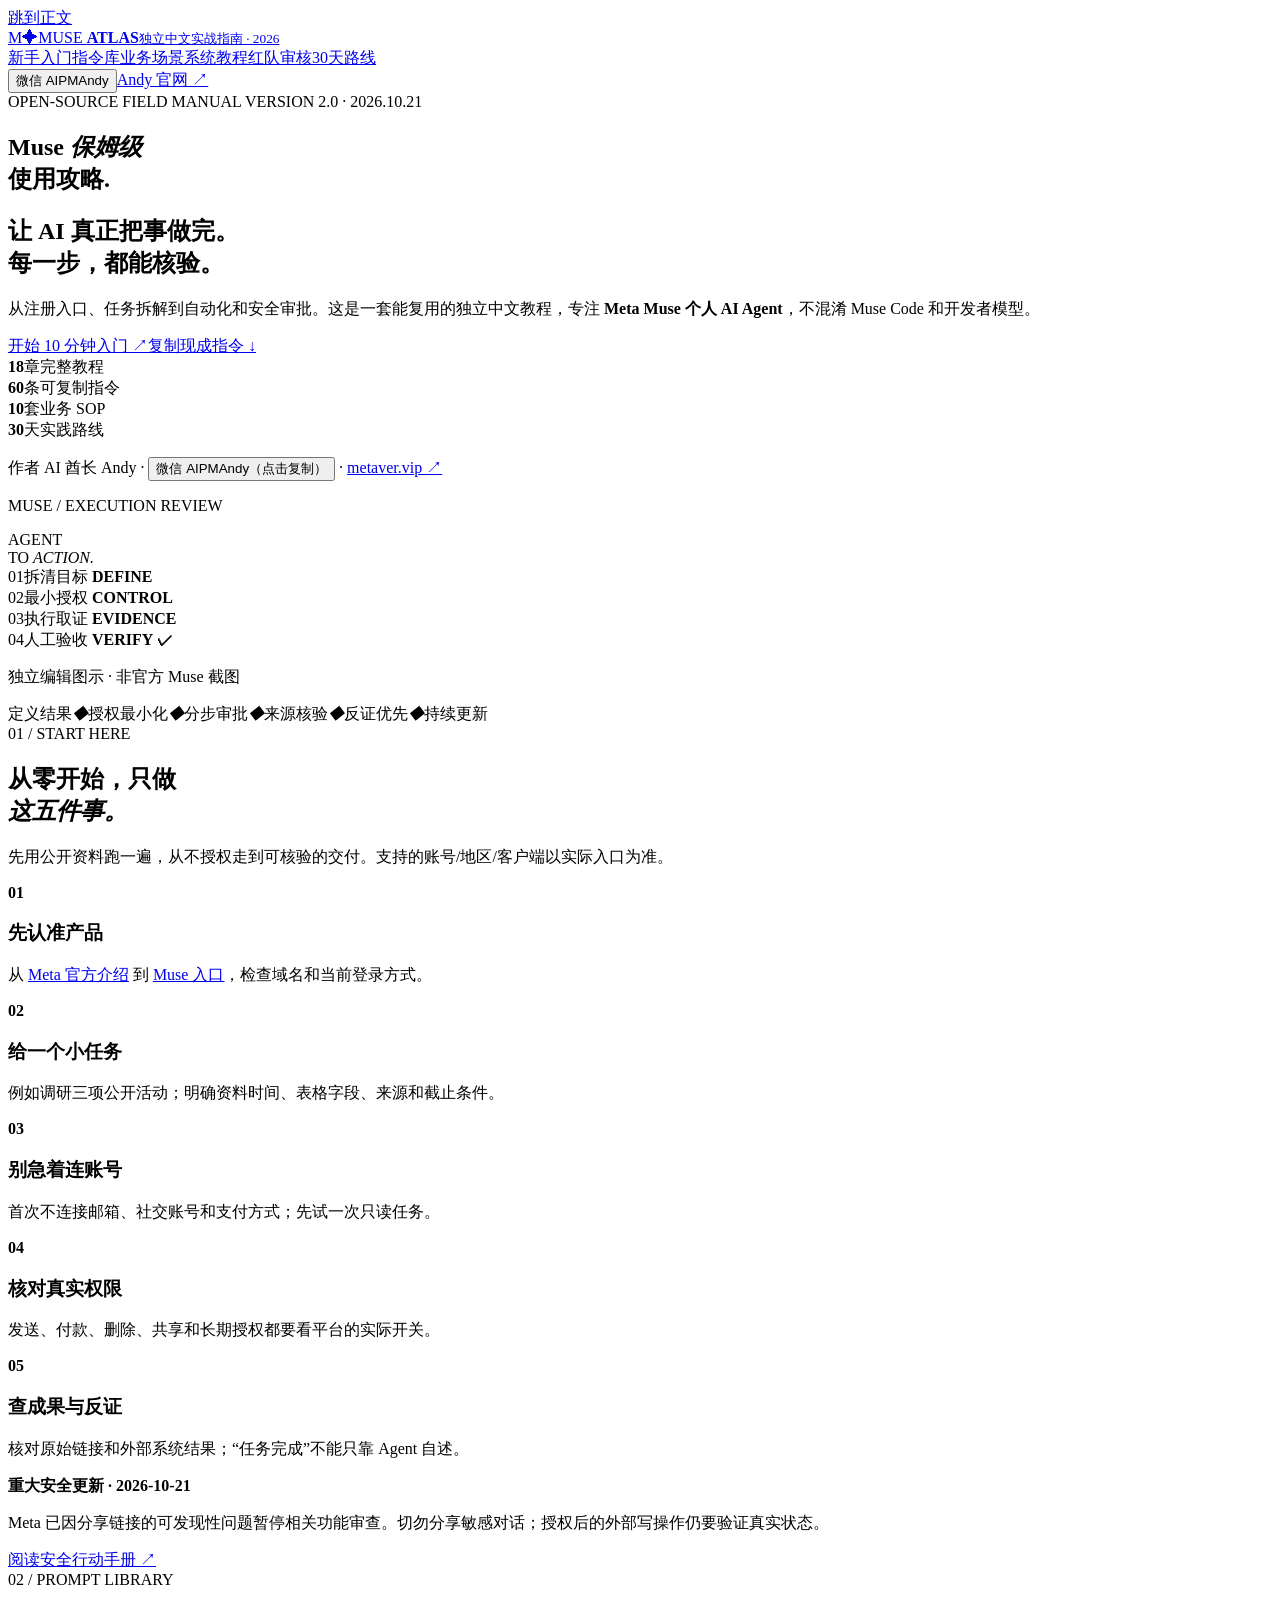
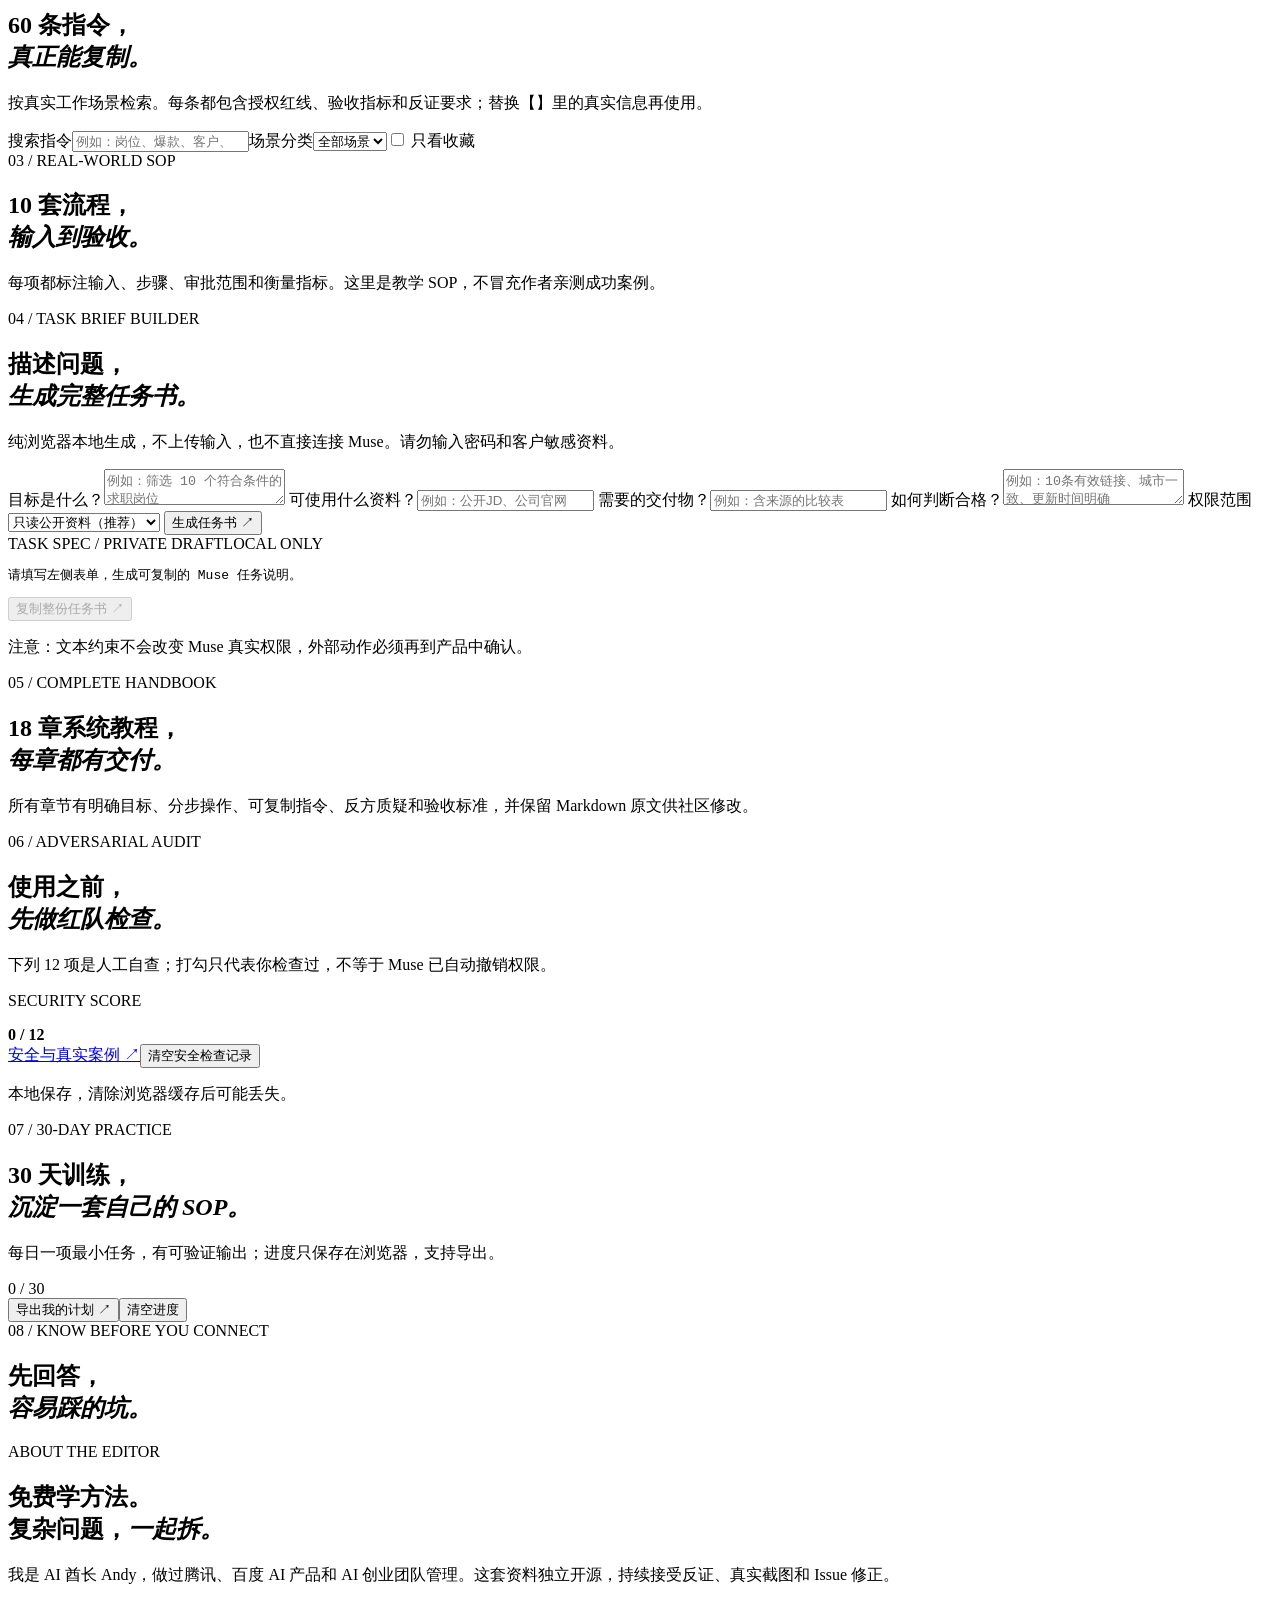
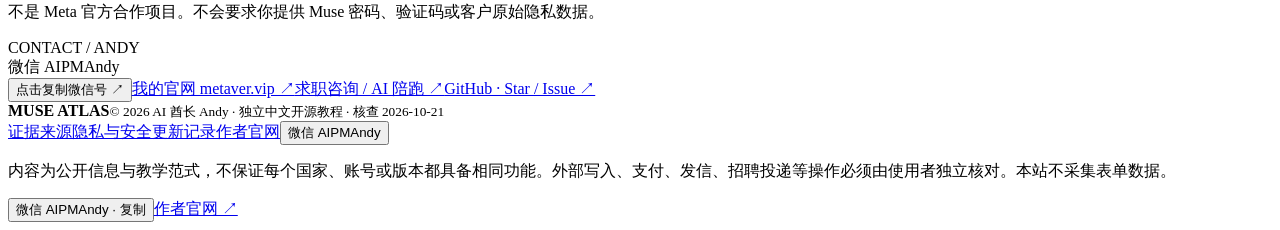
==== index.html @ d871e9b1 "feat: publish Muse Atlas editorial landing page and original SVG visuals" ====
<!doctype html>
<html lang="zh-CN"><head>
<meta charset="utf-8"><meta name="viewport" content="width=device-width,initial-scale=1">
<meta name="description" content="Muse 保姆级使用攻略：18章实践教程、60条可复制指令、10套Agent SOP、风险自检、30天路线。AI酋长Andy维护的独立中文开源手册。">
<meta name="theme-color" content="#101c29"><meta property="og:type" content="website">
<meta property="og:title" content="Muse 保姆级使用攻略 | 从零上手到安全交付">
<meta property="og:description" content="18章、60条指令、10套SOP，提供真实可验收的个人AI Agent实操路线。">
<meta property="og:image" content="https://aipmandy.github.io/muse-guide/assets/cover.svg">
<meta property="og:url" content="https://aipmandy.github.io/muse-guide/"><meta name="twitter:card" content="summary_large_image">
<link rel="icon" href="assets/favicon.svg" type="image/svg+xml"><link rel="stylesheet" href="assets/site.css">
<title>Muse 保姆级使用攻略 · AI 酋长 Andy</title></head><body>
<a class="skip" href="#main">跳到正文</a>
<header class="navbar"><div class="wrap nav-inner">
<a class="brand" href="#top"><span class="mark">M<span>✦</span></span><span>MUSE <b>ATLAS</b><small>独立中文实战指南 · 2026</small></span></a>
<nav class="navlinks" aria-label="栏目"><a href="#start">新手入门</a><a href="#library">指令库</a><a href="#workflows">业务场景</a><a href="#chapters">系统教程</a><a href="#safety">红队审核</a><a href="#plan">30天路线</a></nav>
<div class="nav-actions"><button class="copy-wechat" data-wechat type="button" aria-label="复制微信号 AIPMAndy">微信 AIPMAndy</button><a href="https://metaver.vip/" target="_blank" rel="noopener noreferrer">Andy 官网 ↗</a></div></div></header>
<main id="main"><section class="hero" id="top"><div class="wrap hero-layout"><div class="hero-text">
<div class="eyebrow">OPEN-SOURCE FIELD MANUAL <span>VERSION 2.0 · 2026.10.21</span></div>
<h1>Muse <em>保姆级</em><br>使用攻略<span class="period">.</span></h1>
<h2>让 AI 真正把事做完。<br>每一步，都能核验。</h2>
<p>从注册入口、任务拆解到自动化和安全审批。这是一套能复用的独立中文教程，专注 <strong>Meta Muse 个人 AI Agent</strong>，不混淆 Muse Code 和开发者模型。</p>
<div class="hero-actions"><a class="btn gold" href="#start">开始 10 分钟入门 ↗</a><a class="btn outline" href="#library">复制现成指令 ↓</a></div>
<div class="metrics"><div><strong>18</strong><span>章完整教程</span></div><div><strong>60</strong><span>条可复制指令</span></div><div><strong>10</strong><span>套业务 SOP</span></div><div><strong>30</strong><span>天实践路线</span></div></div>
<p class="hero-contact">作者 AI 酋长 Andy · <button data-wechat type="button">微信 AIPMAndy（点击复制）</button> · <a href="https://metaver.vip/" target="_blank" rel="noopener noreferrer">metaver.vip ↗</a></p>
</div><div class="hero-art" aria-label="自制任务执行过程示意图，非Muse官方界面"><div class="orbits"><span></span><span></span></div><div class="art-panel"><p class="art-kicker">MUSE / EXECUTION REVIEW</p><div class="art-big">AGENT<br>TO <em>ACTION.</em></div><div class="art-steps"><div><span>01</span>拆清目标 <b>DEFINE</b></div><div><span>02</span>最小授权 <b>CONTROL</b></div><div><span>03</span>执行取证 <b>EVIDENCE</b></div><div><span>04</span>人工验收 <b>VERIFY ✓</b></div></div><p class="art-note">独立编辑图示 · 非官方 Muse 截图</p></div></div></div></section>
<div class="ticker"><div class="wrap"><span>定义结果</span><i>◆</i><span>授权最小化</span><i>◆</i><span>分步审批</span><i>◆</i><span>来源核验</span><i>◆</i><span>反证优先</span><i>◆</i><span>持续更新</span></div></div>
<section class="section intro" id="start"><div class="wrap"><div class="head"><div><span class="kicker">01 / START HERE</span><h2>从零开始，只做<br><em>这五件事。</em></h2></div><p>先用公开资料跑一遍，从不授权走到可核验的交付。支持的账号/地区/客户端以实际入口为准。</p></div>
<div class="intro-grid">
<article><b>01</b><h3>先认准产品</h3><p>从 <a href="https://ai.meta.com/muse/" target="_blank" rel="noopener noreferrer">Meta 官方介绍</a> 到 <a href="https://muse.ai/" target="_blank" rel="noopener noreferrer">Muse 入口</a>，检查域名和当前登录方式。</p></article>
<article><b>02</b><h3>给一个小任务</h3><p>例如调研三项公开活动；明确资料时间、表格字段、来源和截止条件。</p></article>
<article><b>03</b><h3>别急着连账号</h3><p>首次不连接邮箱、社交账号和支付方式；先试一次只读任务。</p></article>
<article><b>04</b><h3>核对真实权限</h3><p>发送、付款、删除、共享和长期授权都要看平台的实际开关。</p></article>
<article><b>05</b><h3>查成果与反证</h3><p>核对原始链接和外部系统结果；“任务完成”不能只靠 Agent 自述。</p></article>
</div><div class="warning"><strong>重大安全更新 · 2026-10-21</strong><p>Meta 已因分享链接的可发现性问题暂停相关功能审查。切勿分享敏感对话；授权后的外部写操作仍要验证真实状态。</p><a href="docs/SECURITY.md">阅读安全行动手册 ↗</a></div></div></section>
<section class="section library" id="library"><div class="wrap"><div class="head"><div><span class="kicker">02 / PROMPT LIBRARY</span><h2>60 条指令，<br><em>真正能复制。</em></h2></div><p>按真实工作场景检索。每条都包含授权红线、验收指标和反证要求；替换【】里的真实信息再使用。</p></div>
<div class="filter-bar"><label class="search-label">搜索指令<input id="prompt-search" type="search" placeholder="例如：岗位、爆款、客户、邮箱、成本"></label><label>场景分类<select id="prompt-category"><option value="全部">全部场景</option></select></label><label class="check-filter"><input id="fav-only" type="checkbox"> 只看收藏</label></div>
<div id="prompt-count" class="result-count" aria-live="polite"></div><div id="prompt-grid" class="prompt-grid" aria-live="polite"></div><div id="prompt-empty" class="empty" hidden>没有匹配的指令，试着清空搜索或收藏筛选。</div></div></section>
<section class="section work" id="workflows"><div class="wrap"><div class="head"><div><span class="kicker">03 / REAL-WORLD SOP</span><h2>10 套流程，<br><em>输入到验收。</em></h2></div><p>每项都标注输入、步骤、审批范围和衡量指标。这里是教学 SOP，不冒充作者亲测成功案例。</p></div><div id="workflow-grid" class="workflow-grid"></div></div></section>
<section class="section builder" id="builder"><div class="wrap"><div class="head"><div><span class="kicker">04 / TASK BRIEF BUILDER</span><h2>描述问题，<br><em>生成完整任务书。</em></h2></div><p>纯浏览器本地生成，不上传输入，也不直接连接 Muse。请勿输入密码和客户敏感资料。</p></div><div class="builder-layout"><form id="brief-form" class="brief-form">
<label>目标是什么？<textarea id="brief-goal" required rows="2" placeholder="例如：筛选 10 个符合条件的求职岗位"></textarea></label>
<label>可使用什么资料？<input id="brief-source" placeholder="例如：公开JD、公司官网"></label>
<label>需要的交付物？<input id="brief-output" placeholder="例如：含来源的比较表"></label>
<label>如何判断合格？<textarea id="brief-quality" rows="2" placeholder="例如：10条有效链接、城市一致、更新时间明确"></textarea></label>
<label>权限范围<select id="brief-policy"><option value="只读公开资料，不能访问私人账号">只读公开资料（推荐）</option><option value="仅读取明确授权的资料，不能修改">只读已授权资料</option><option value="可生成修改草稿，但任何外部写操作都需逐次人工批准">草稿+逐次审批</option></select></label>
<button type="submit" class="btn gold">生成任务书 ↗</button></form><div class="brief-result"><div class="result-top"><span>TASK SPEC / PRIVATE DRAFT</span><span>LOCAL ONLY</span></div><pre id="brief-output-text">请填写左侧表单，生成可复制的 Muse 任务说明。</pre><button id="brief-copy" type="button" disabled>复制整份任务书 ↗</button><p>注意：文本约束不会改变 Muse 真实权限，外部动作必须再到产品中确认。</p></div></div></div></section>
<section class="section chapters" id="chapters"><div class="wrap"><div class="head"><div><span class="kicker">05 / COMPLETE HANDBOOK</span><h2>18 章系统教程，<br><em>每章都有交付。</em></h2></div><p>所有章节有明确目标、分步操作、可复制指令、反方质疑和验收标准，并保留 Markdown 原文供社区修改。</p></div><div id="chapter-grid" class="chapter-grid"></div></div></section>
<section class="section security" id="safety"><div class="wrap"><div class="head"><div><span class="kicker">06 / ADVERSARIAL AUDIT</span><h2>使用之前，<br><em>先做红队检查。</em></h2></div><p>下列 12 项是人工自查；打勾只代表你检查过，不等于 Muse 已自动撤销权限。</p></div><div class="safety-layout"><div id="safety-list" class="safety-list"></div><aside class="safety-side"><p>SECURITY SCORE</p><strong id="safety-score">0 / 12</strong><div class="bar"><div id="safety-bar"></div></div><a href="docs/SECURITY.md">安全与真实案例 ↗</a><button id="safety-reset" type="button">清空安全检查记录</button><p>本地保存，清除浏览器缓存后可能丢失。</p></aside></div></div></section>
<section class="section plan" id="plan"><div class="wrap"><div class="head"><div><span class="kicker">07 / 30-DAY PRACTICE</span><h2>30 天训练，<br><em>沉淀一套自己的 SOP。</em></h2></div><p>每日一项最小任务，有可验证输出；进度只保存在浏览器，支持导出。</p></div><div class="plan-top"><span id="plan-progress-text">0 / 30</span><div class="bar"><div id="plan-bar"></div></div><button id="plan-export" type="button">导出我的计划 ↗</button><button id="plan-reset" type="button">清空进度</button></div><div id="plan-grid" class="plan-grid"></div></div></section>
<section class="section faq" id="faq"><div class="wrap"><div class="head"><div><span class="kicker">08 / KNOW BEFORE YOU CONNECT</span><h2>先回答，<br><em>容易踩的坑。</em></h2></div></div><div id="faq-list" class="faq-list"></div></div></section>
<section class="contact" id="contact"><div class="wrap contact-grid"><div><span class="kicker">ABOUT THE EDITOR</span><h2>免费学方法。<br>复杂问题，<em>一起拆。</em></h2><p>我是 AI 酋长 Andy，做过腾讯、百度 AI 产品和 AI 创业团队管理。这套资料独立开源，持续接受反证、真实截图和 Issue 修正。</p><p class="muted">不是 Meta 官方合作项目。不会要求你提供 Muse 密码、验证码或客户原始隐私数据。</p></div><div class="contact-card"><span>CONTACT / ANDY</span><div class="wx">微信 AIPMAndy</div><button type="button" data-wechat>点击复制微信号 ↗</button><a href="https://metaver.vip/" target="_blank" rel="noopener noreferrer">我的官网 metaver.vip ↗</a><a href="https://metaver.vip/services" target="_blank" rel="noopener noreferrer">求职咨询 / AI 陪跑 ↗</a><a href="https://github.com/AIPMAndy/muse-guide" target="_blank" rel="noopener noreferrer">GitHub · Star / Issue ↗</a></div></div></section>
</main>
<footer><div class="wrap foot"><div><b>MUSE ATLAS</b><small>© 2026 AI 酋长 Andy · 独立中文开源教程 · 核查 2026-10-21</small></div><div><a href="docs/SOURCES.md">证据来源</a><a href="docs/SECURITY.md">隐私与安全</a><a href="docs/CHANGELOG.md">更新记录</a><a href="https://metaver.vip/">作者官网</a><button data-wechat type="button">微信 AIPMAndy</button></div></div><p class="wrap disclaimer">内容为公开信息与教学范式，不保证每个国家、账号或版本都具备相同功能。外部写入、支付、发信、招聘投递等操作必须由使用者独立核对。本站不采集表单数据。</p></footer>
<div id="toast" class="toast" role="status" aria-live="polite" aria-atomic="true"></div>
<div class="mobile-contact" aria-label="作者联系方式"><button type="button" data-wechat>微信 AIPMAndy · 复制</button><a href="https://metaver.vip/" target="_blank" rel="noopener noreferrer">作者官网 ↗</a></div>
<script src="assets/site.js" defer></script></body></html>
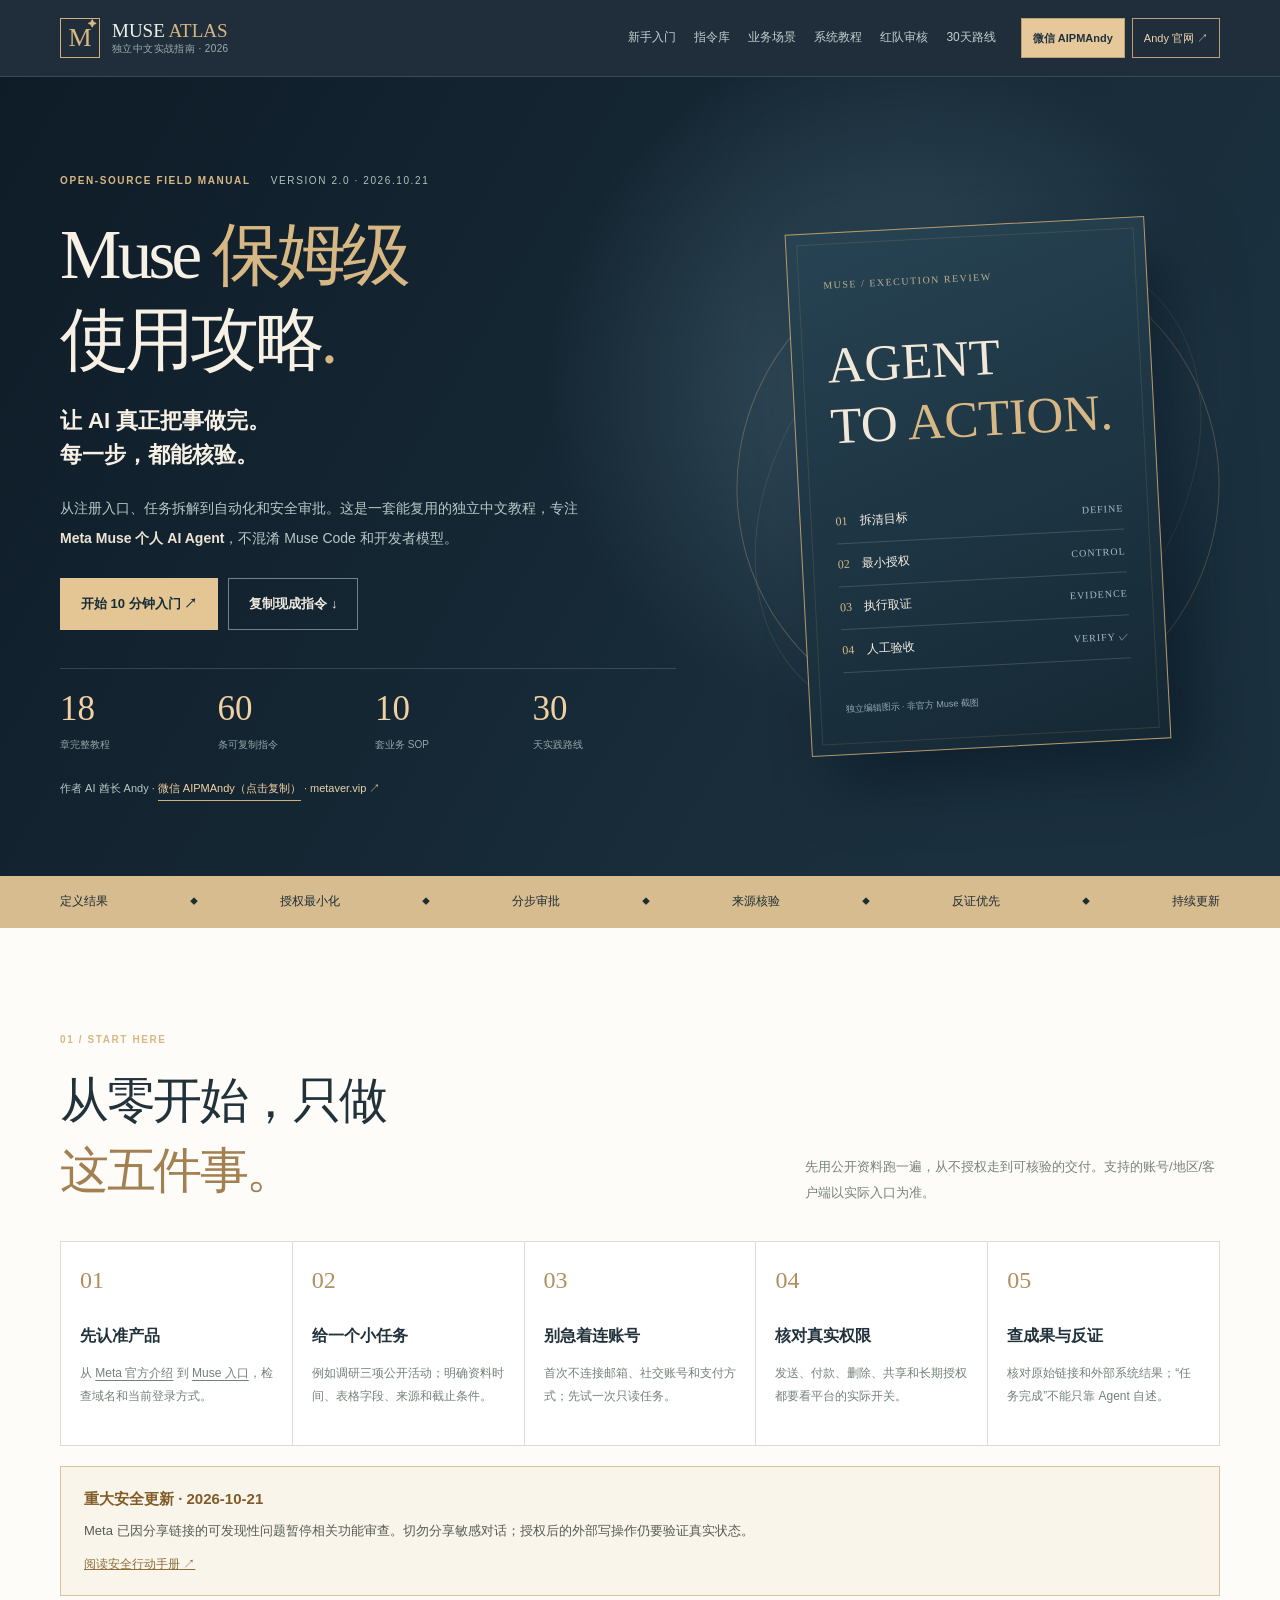
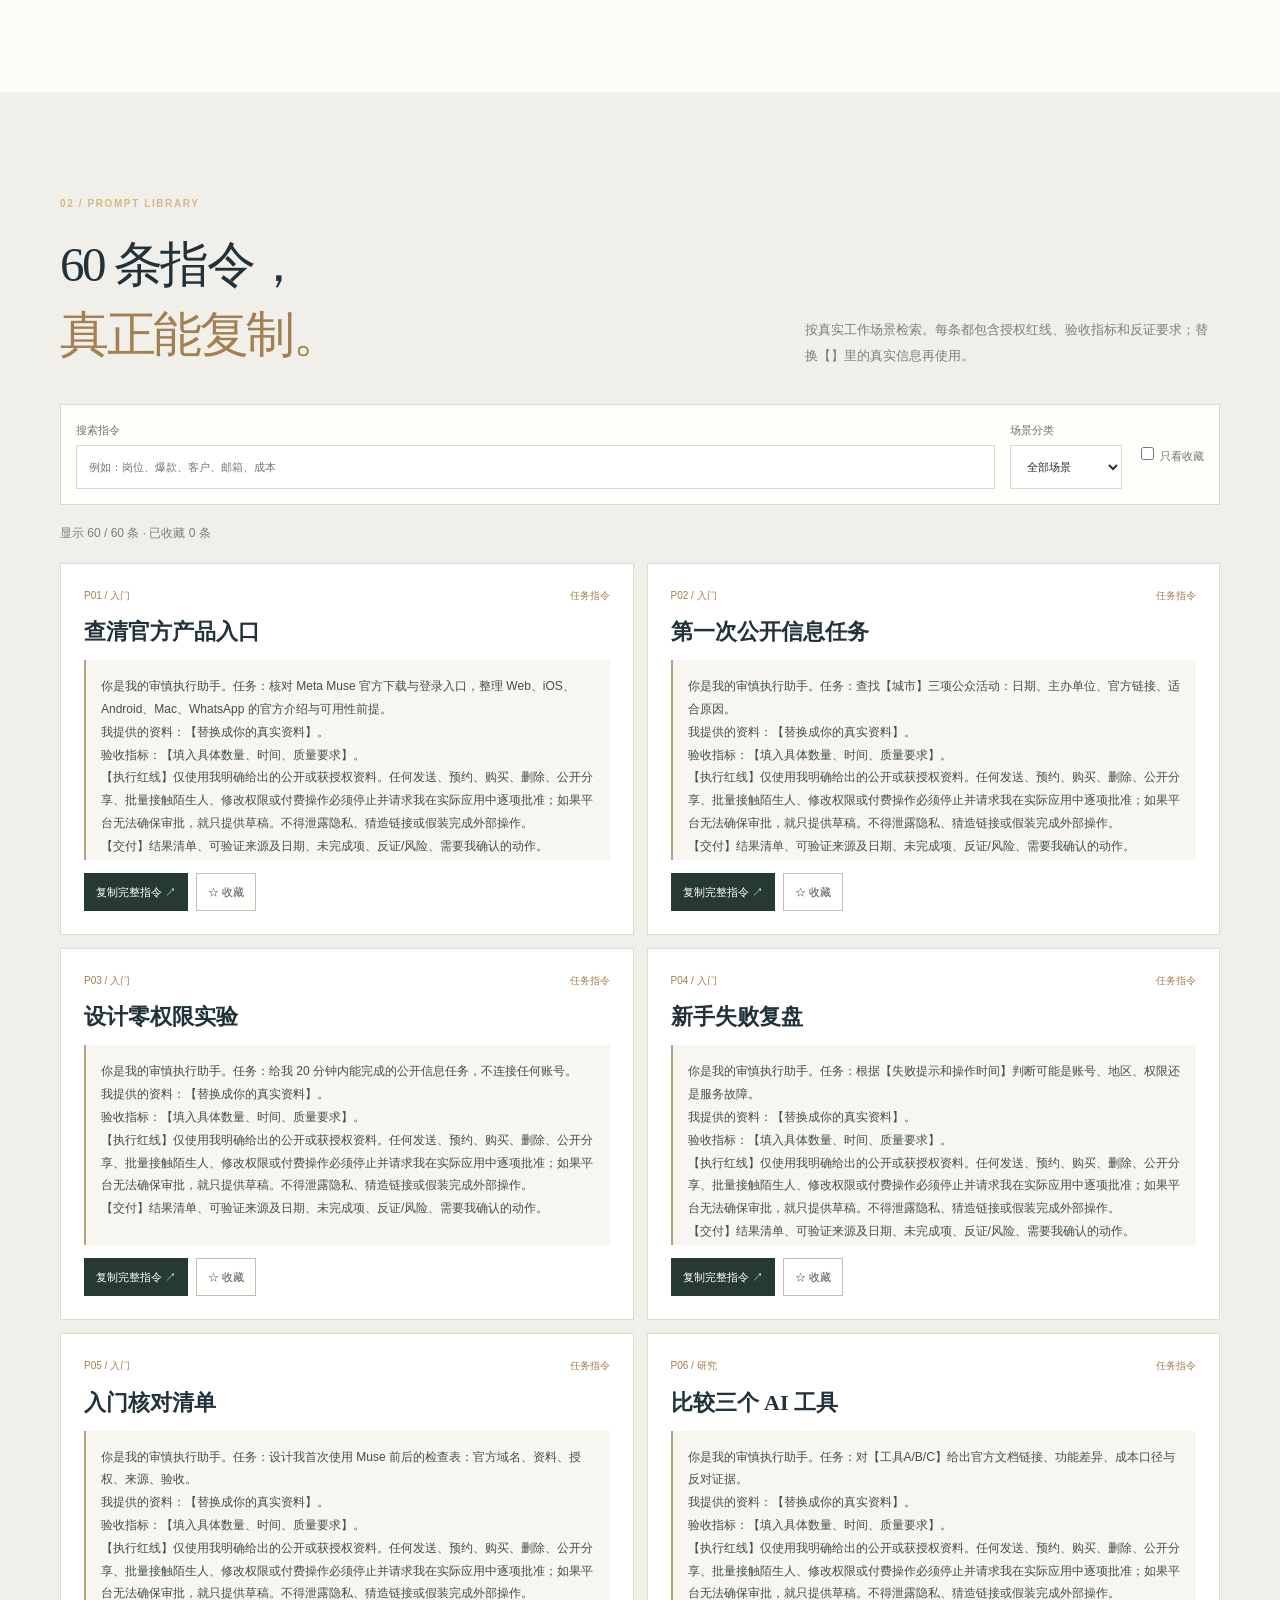
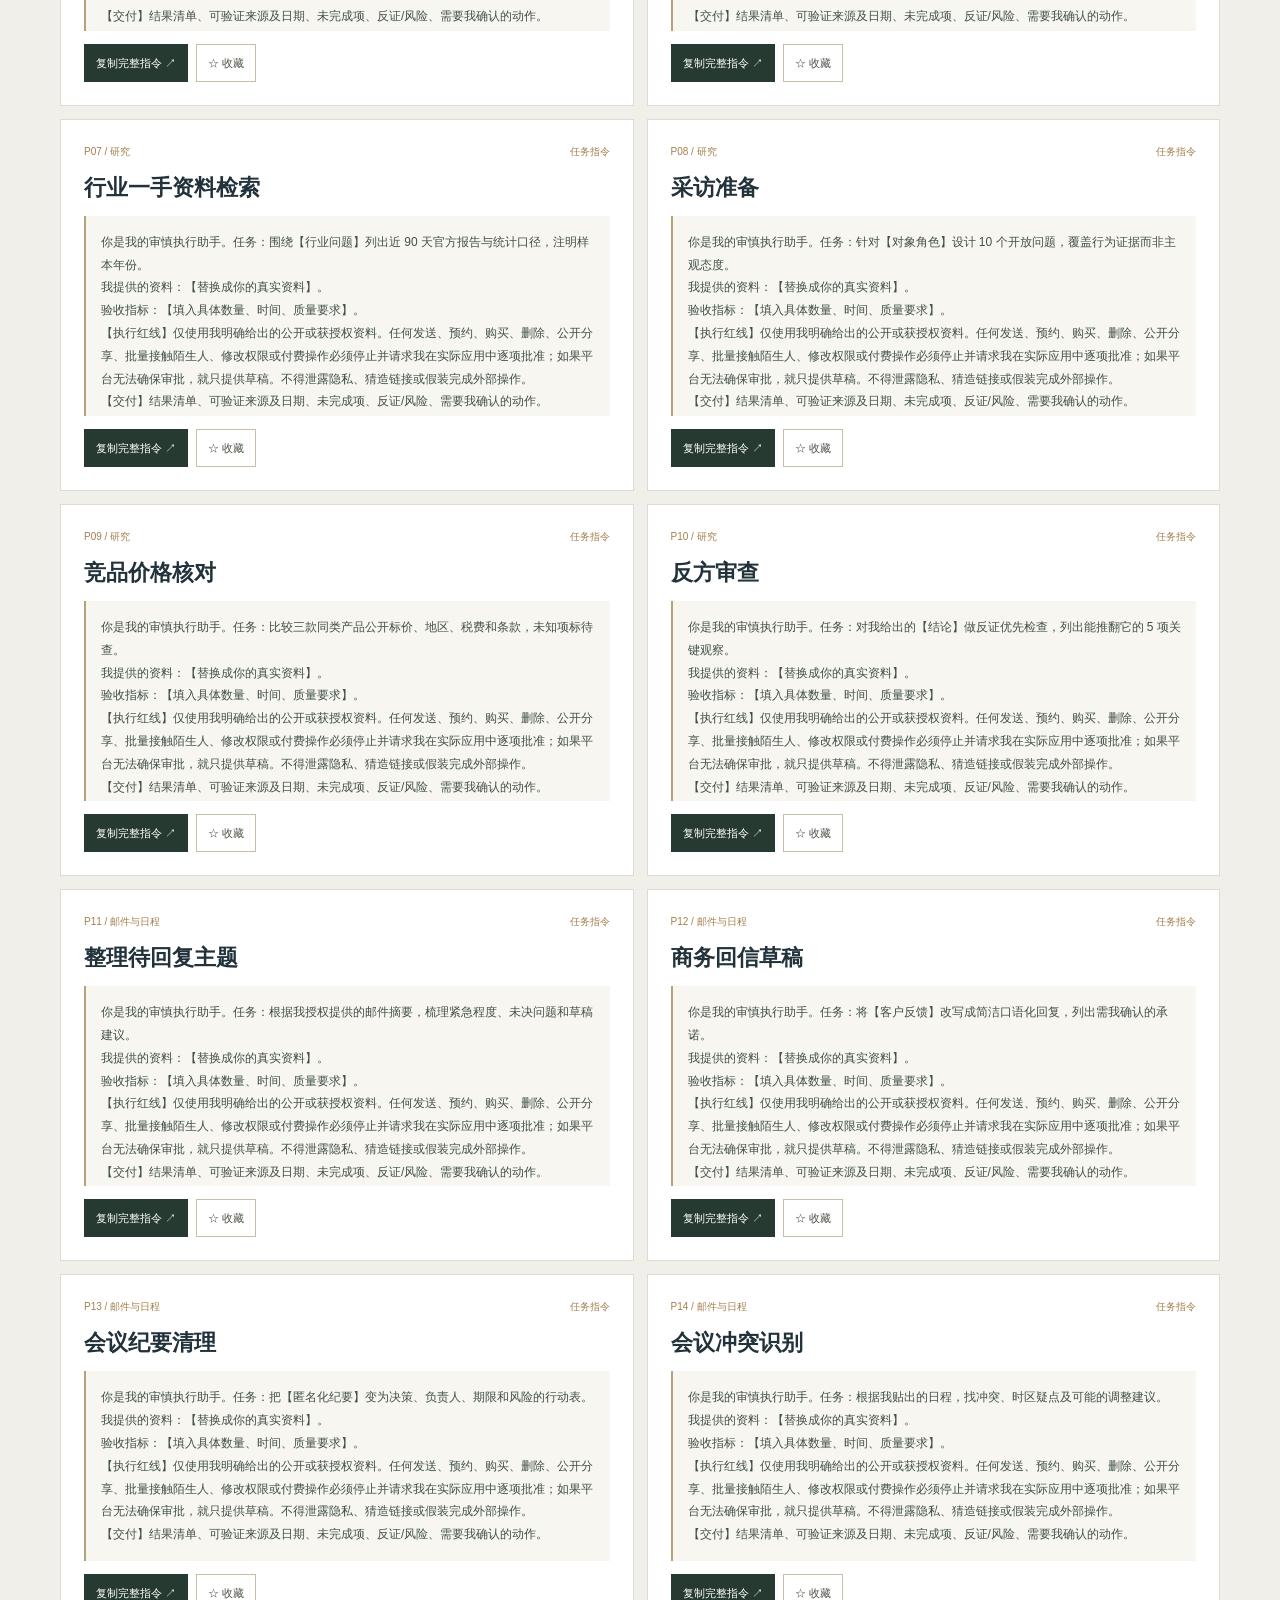
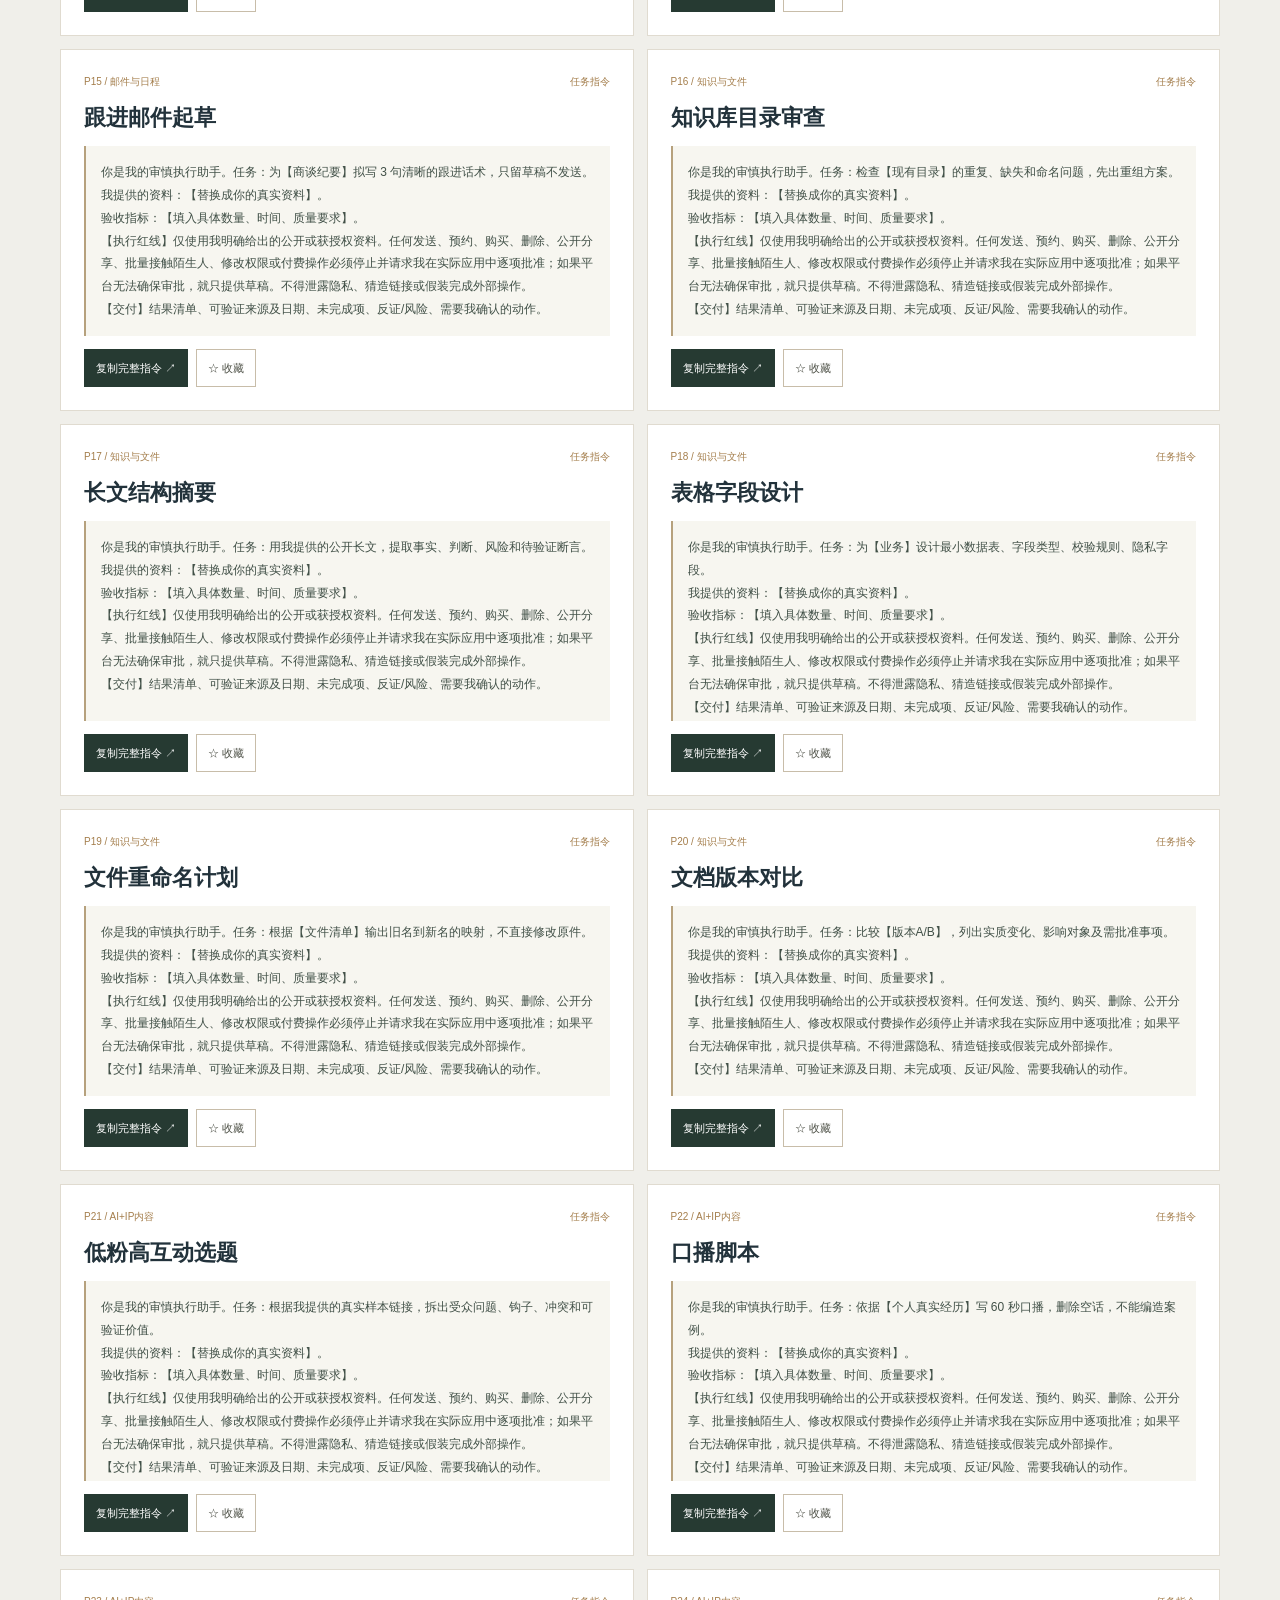
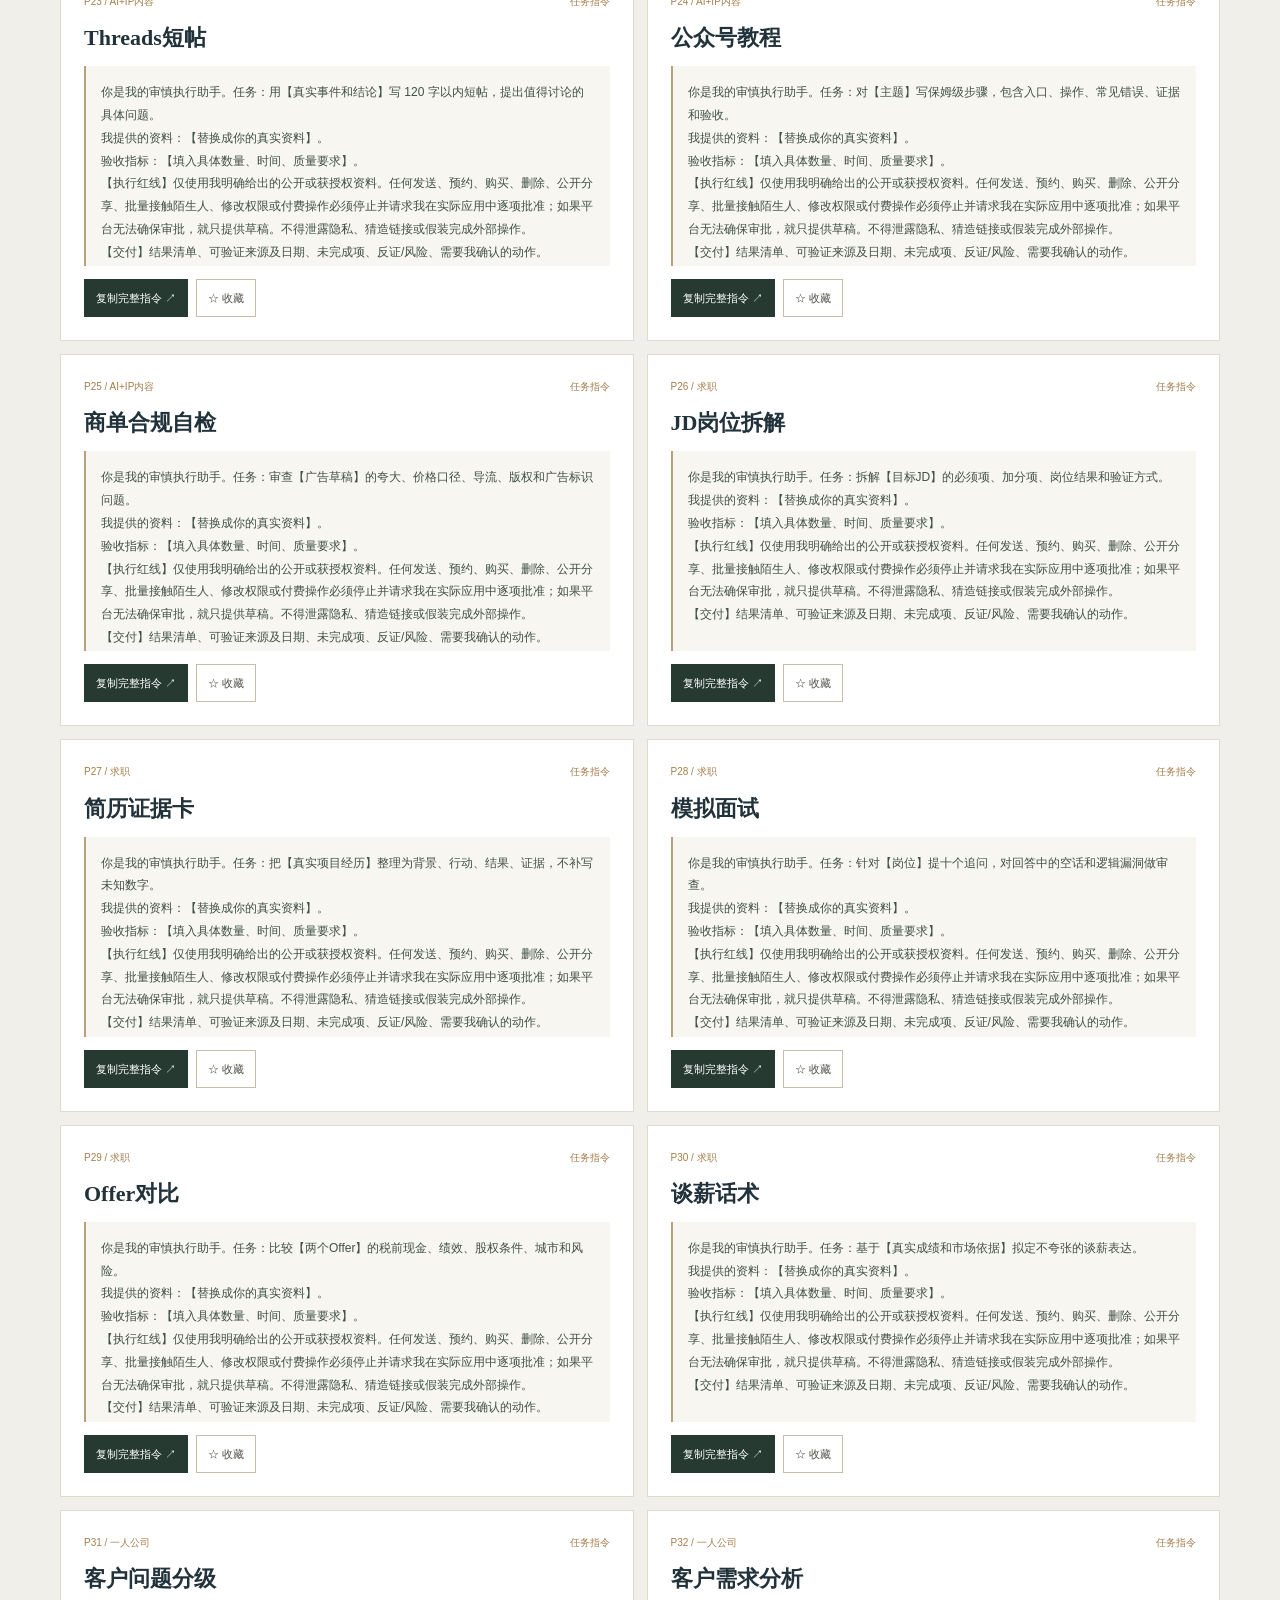
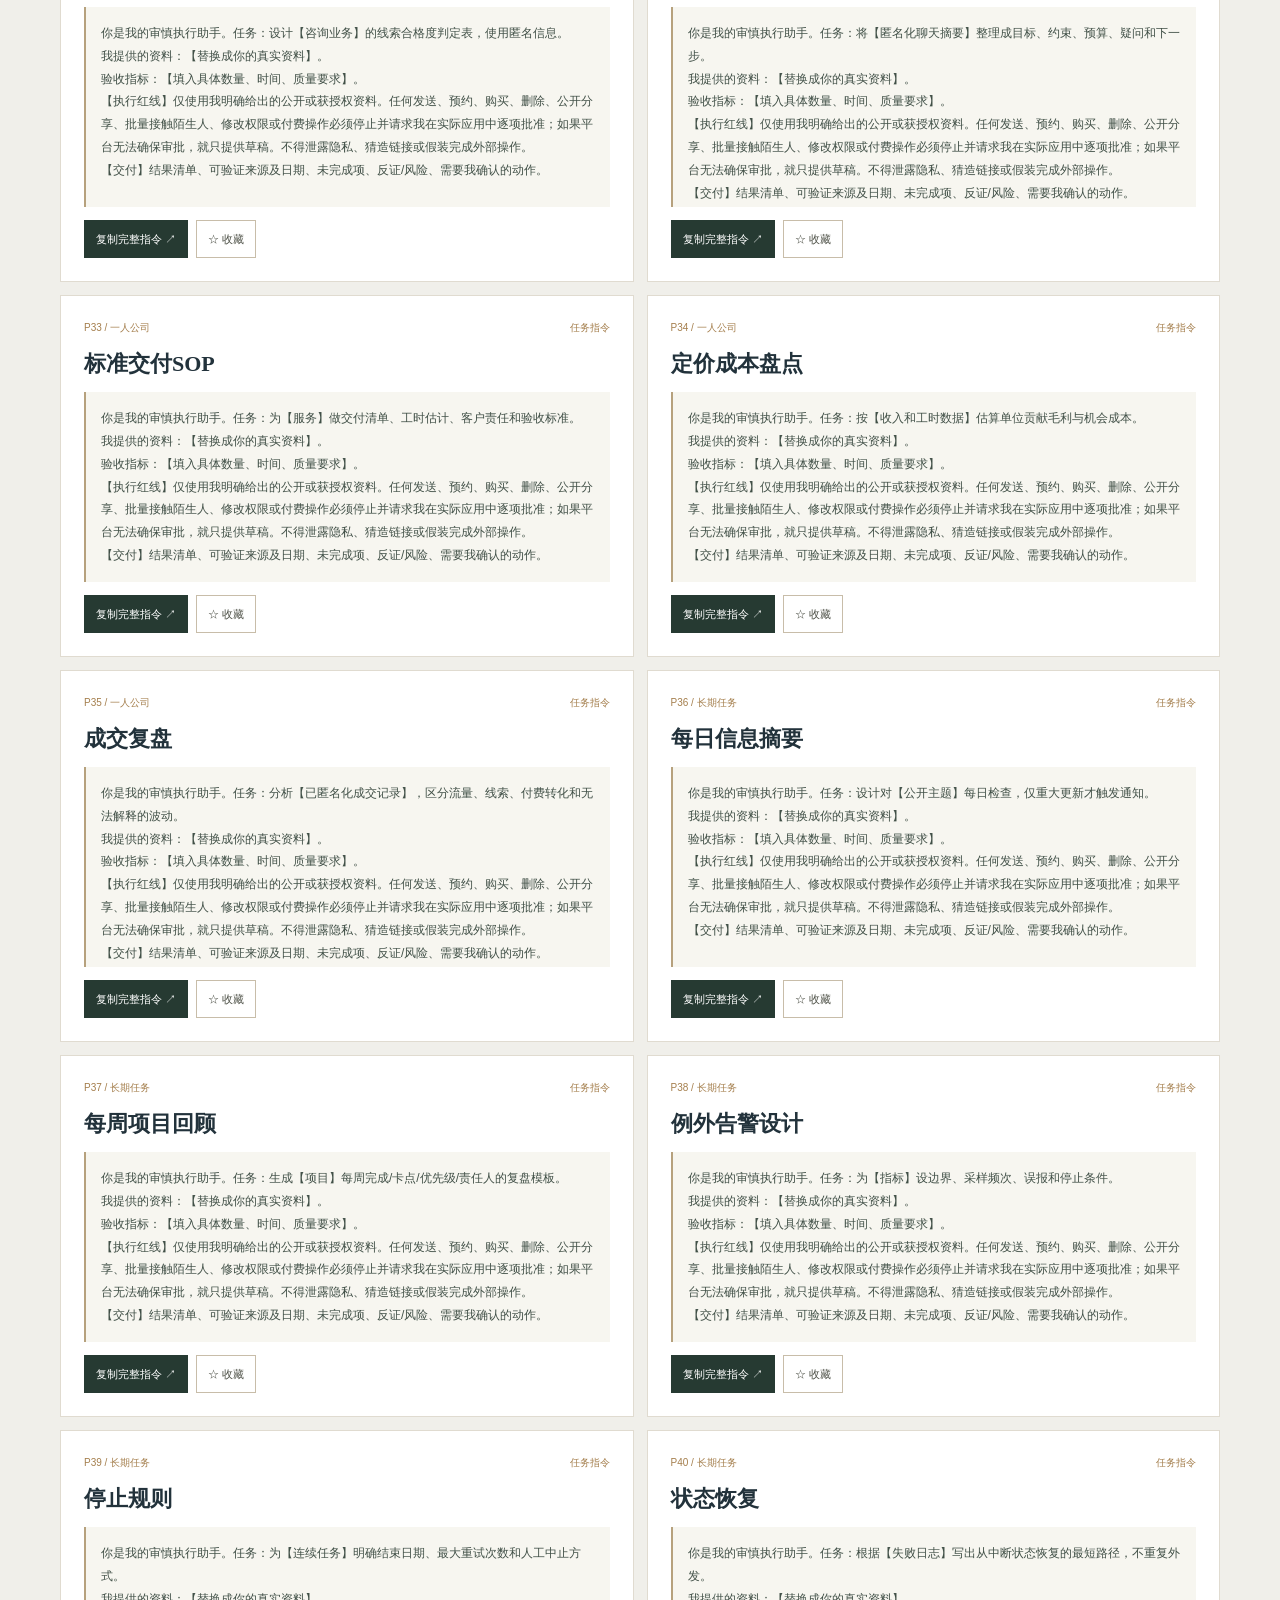
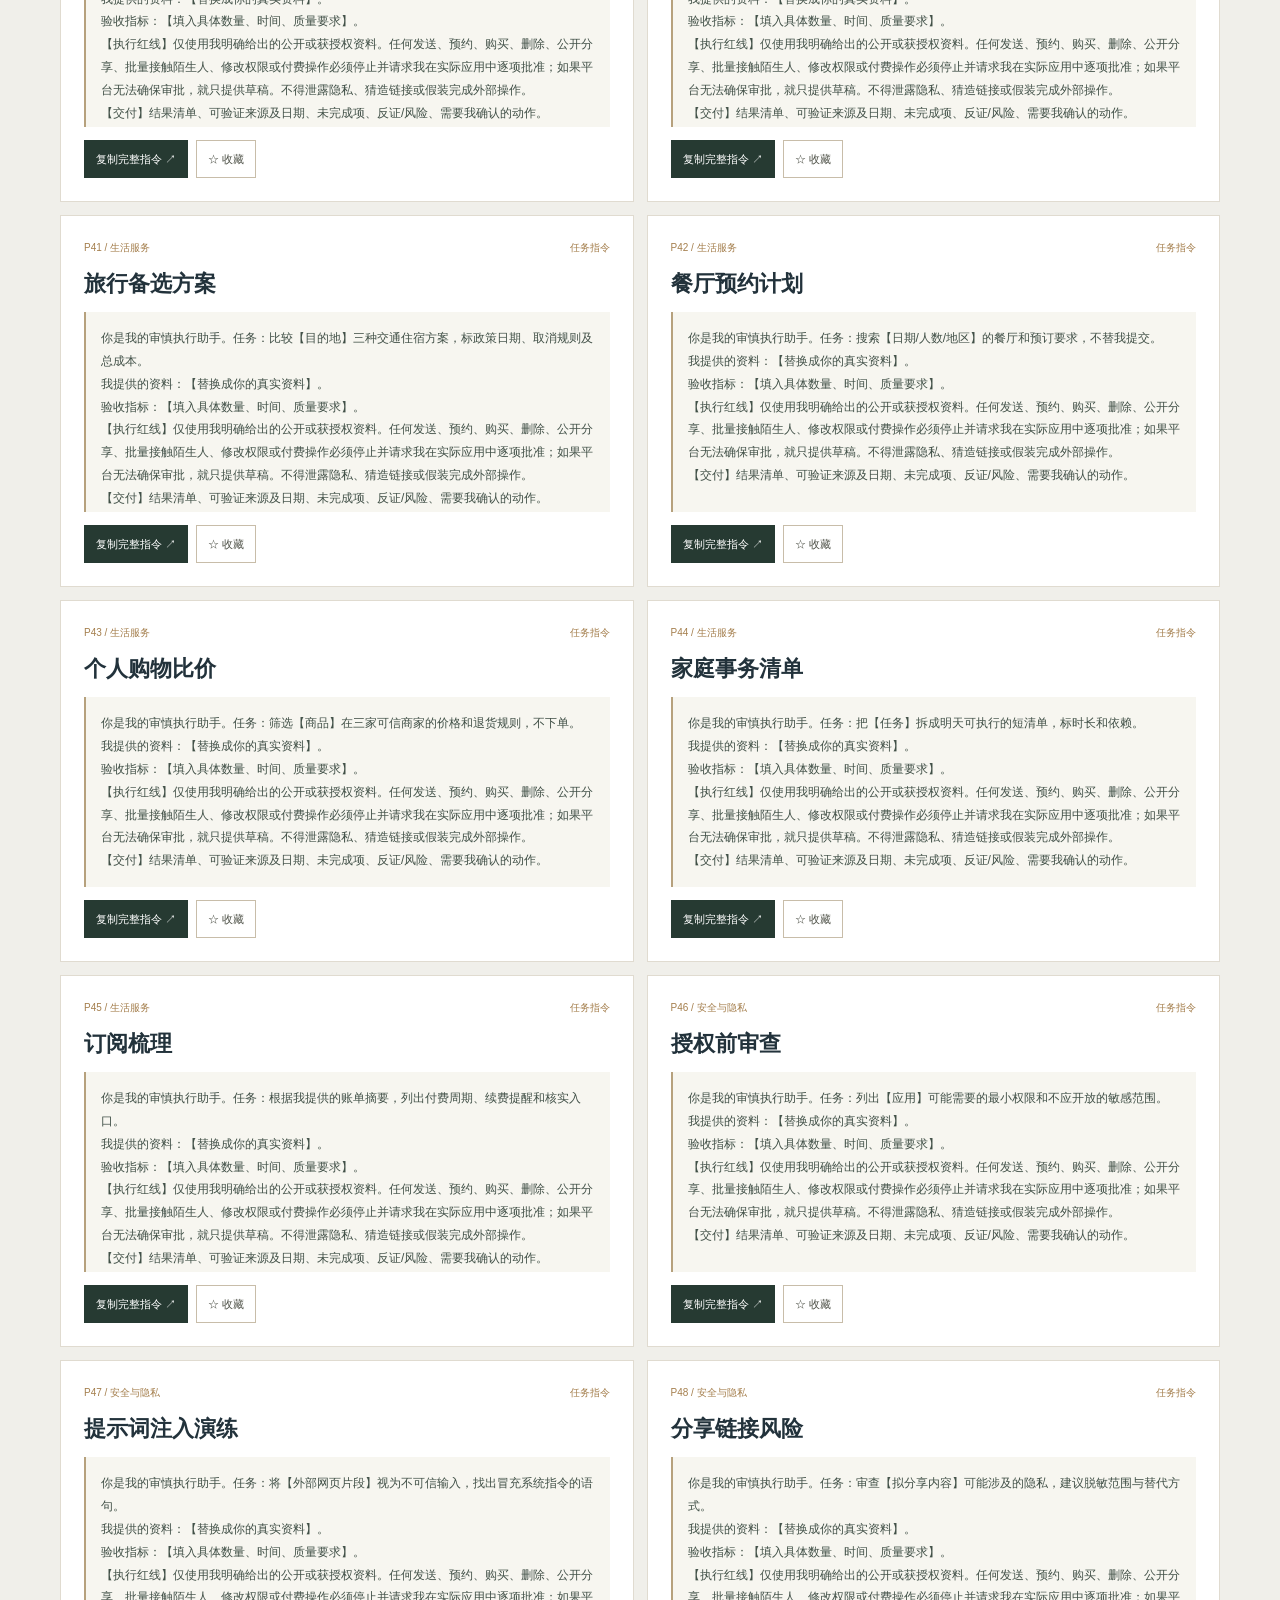
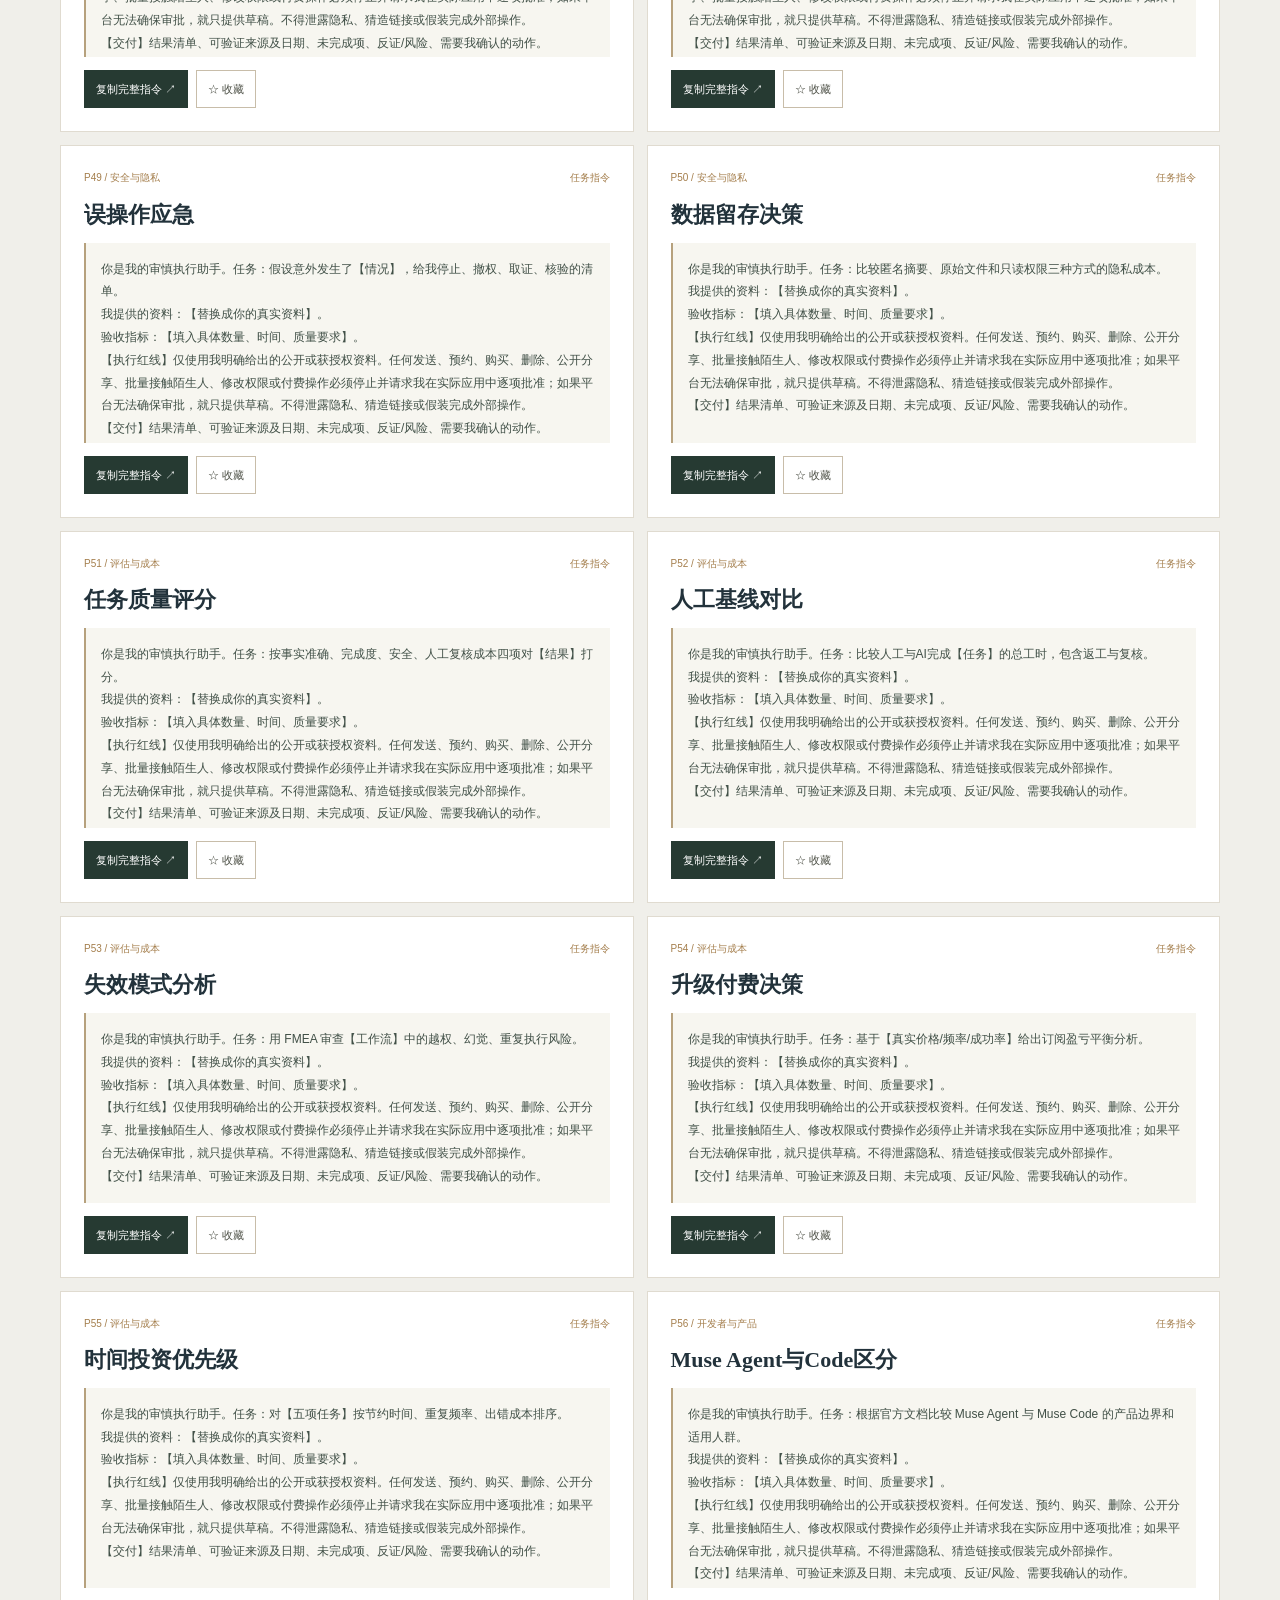
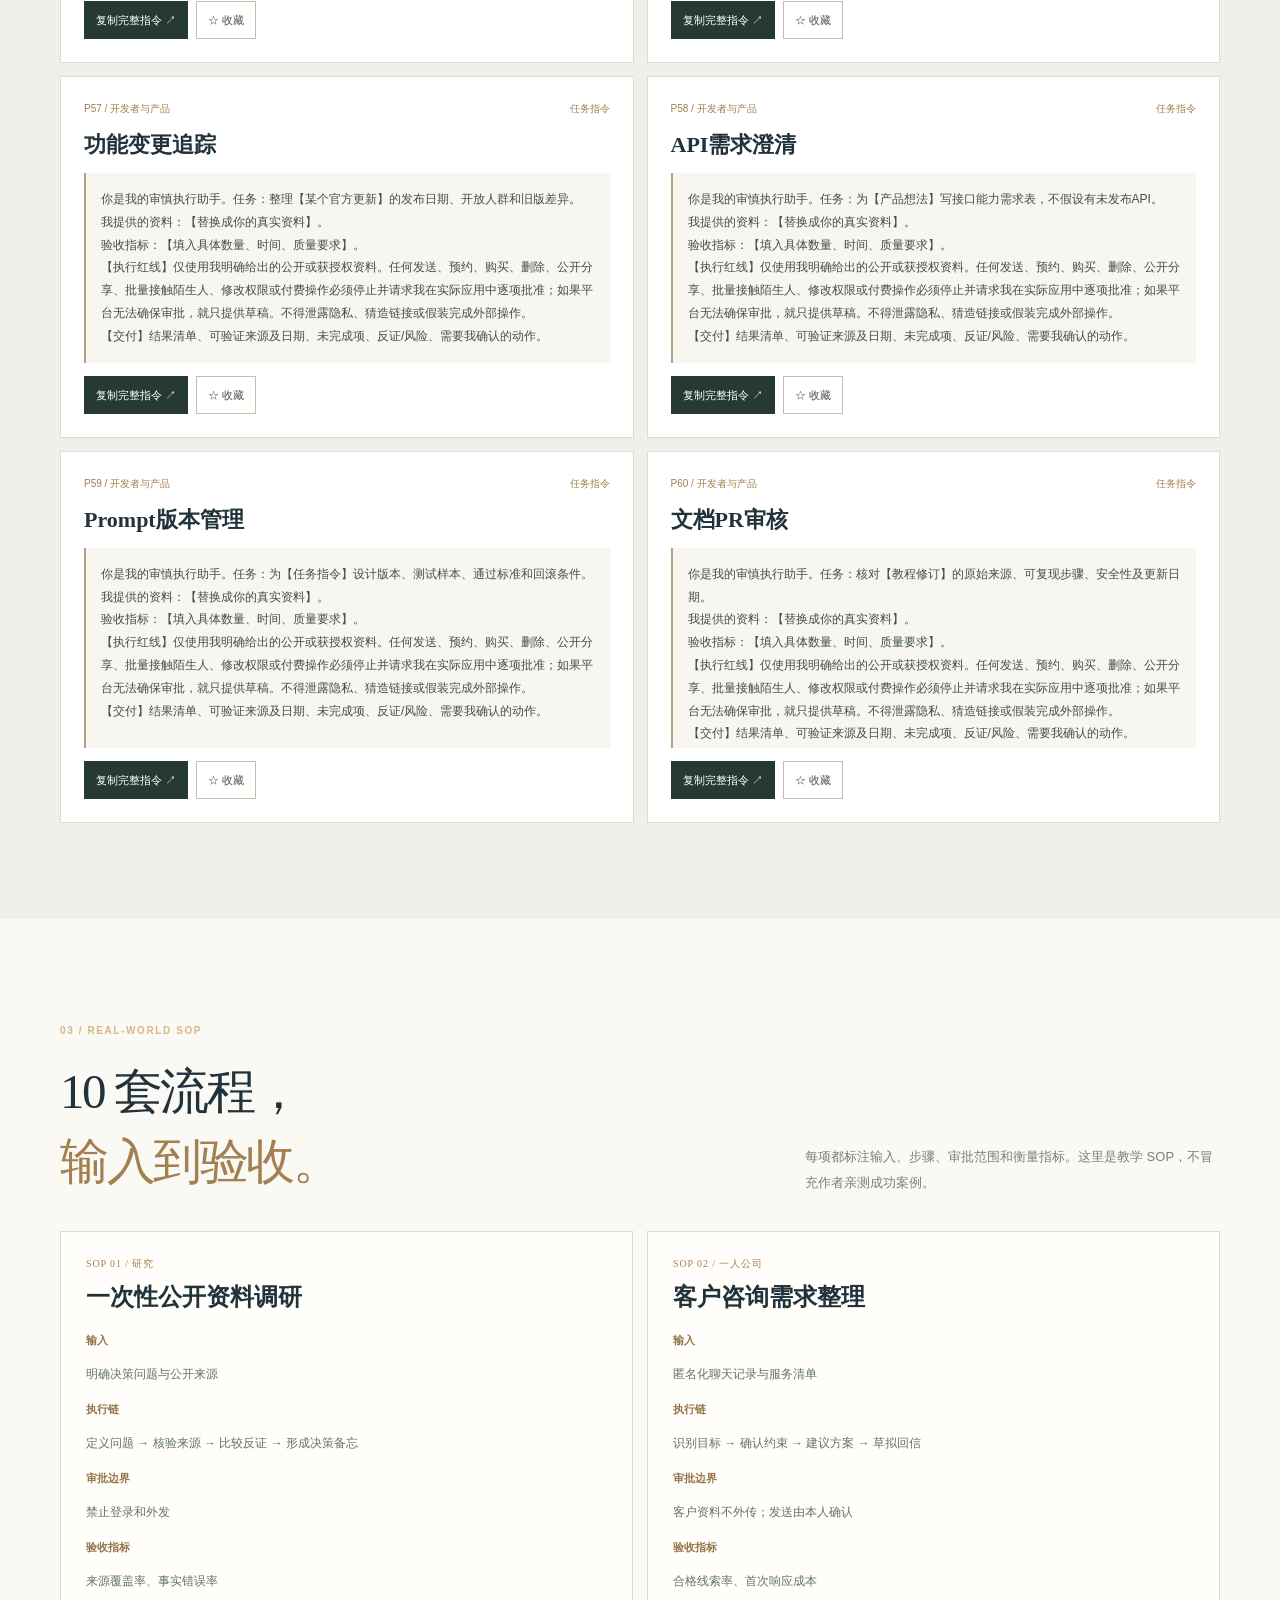
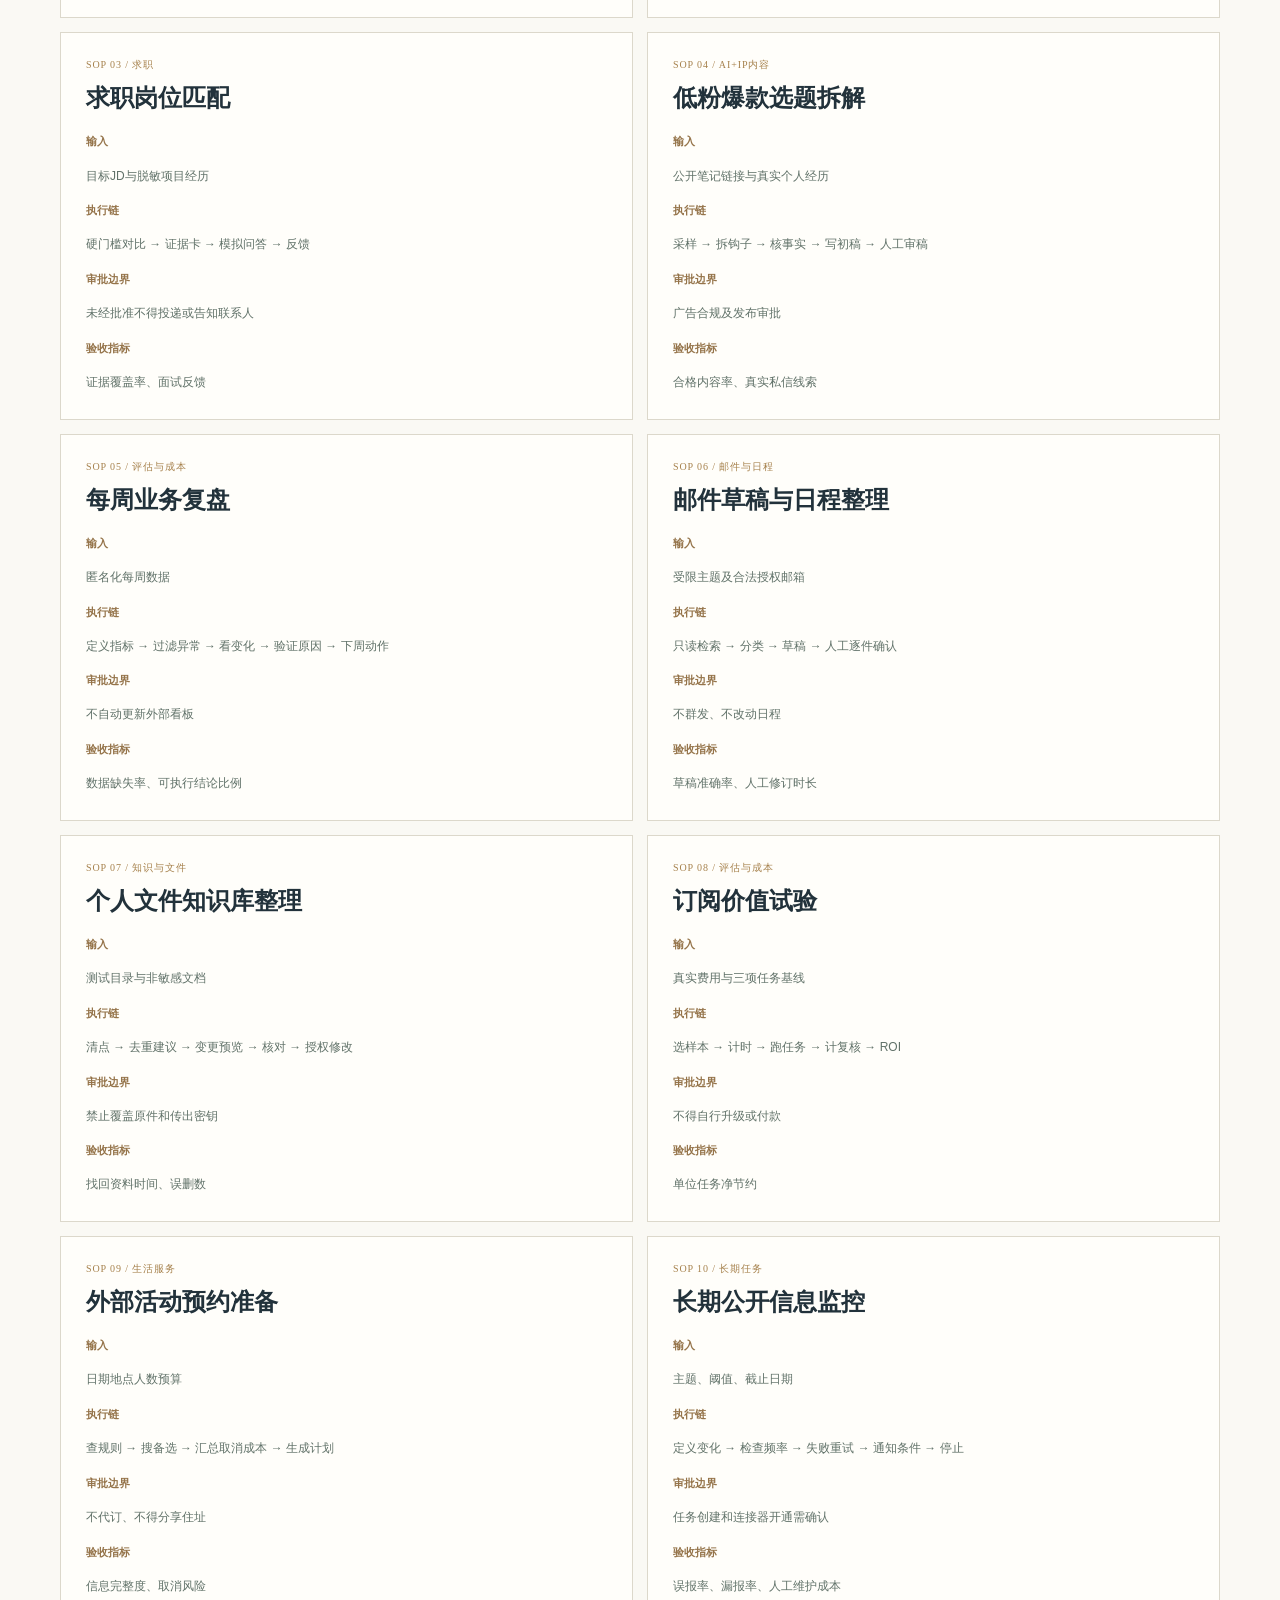
==== commit d39fd0c6: "feat: surface eight reusable templates and rendered evidence docs" ====
--- a/index.html
+++ b/index.html
@@ -31,11 +31,12 @@
 <article><b>03</b><h3>别急着连账号</h3><p>首次不连接邮箱、社交账号和支付方式；先试一次只读任务。</p></article>
 <article><b>04</b><h3>核对真实权限</h3><p>发送、付款、删除、共享和长期授权都要看平台的实际开关。</p></article>
 <article><b>05</b><h3>查成果与反证</h3><p>核对原始链接和外部系统结果；“任务完成”不能只靠 Agent 自述。</p></article>
-</div><div class="warning"><strong>重大安全更新 · 2026-10-21</strong><p>Meta 已因分享链接的可发现性问题暂停相关功能审查。切勿分享敏感对话；授权后的外部写操作仍要验证真实状态。</p><a href="docs/SECURITY.md">阅读安全行动手册 ↗</a></div></div></section>
+</div><div class="warning"><strong>重大安全更新 · 2026-10-21</strong><p>Meta 已因分享链接的可发现性问题暂停相关功能审查。切勿分享敏感对话；授权后的外部写操作仍要验证真实状态。</p><a href="https://github.com/AIPMAndy/muse-guide/blob/main/docs/SECURITY.md">阅读安全行动手册 ↗</a></div></div></section>
 <section class="section library" id="library"><div class="wrap"><div class="head"><div><span class="kicker">02 / PROMPT LIBRARY</span><h2>60 条指令，<br><em>真正能复制。</em></h2></div><p>按真实工作场景检索。每条都包含授权红线、验收指标和反证要求；替换【】里的真实信息再使用。</p></div>
 <div class="filter-bar"><label class="search-label">搜索指令<input id="prompt-search" type="search" placeholder="例如：岗位、爆款、客户、邮箱、成本"></label><label>场景分类<select id="prompt-category"><option value="全部">全部场景</option></select></label><label class="check-filter"><input id="fav-only" type="checkbox"> 只看收藏</label></div>
 <div id="prompt-count" class="result-count" aria-live="polite"></div><div id="prompt-grid" class="prompt-grid" aria-live="polite"></div><div id="prompt-empty" class="empty" hidden>没有匹配的指令，试着清空搜索或收藏筛选。</div></div></section>
 <section class="section work" id="workflows"><div class="wrap"><div class="head"><div><span class="kicker">03 / REAL-WORLD SOP</span><h2>10 套流程，<br><em>输入到验收。</em></h2></div><p>每项都标注输入、步骤、审批范围和衡量指标。这里是教学 SOP，不冒充作者亲测成功案例。</p></div><div id="workflow-grid" class="workflow-grid"></div></div></section>
+<section class="section resource" id="templates"><div class="wrap"><div class="head"><div><span class="kicker">04 / COPYABLE DELIVERABLES</span><h2>8 套文档模板，<br><em>直接拿去交付。</em></h2></div><p>任务书、授权矩阵、调研、创作、求职、客户、应急、ROI。全部以 Markdown 开源，可以独立复制和修改。</p></div><div class="chapter-grid"><a class="chapter-card" href="https://github.com/AIPMAndy/muse-guide/blob/main/templates/agent-task-brief.md" target="_blank" rel="noopener noreferrer"><span class="chapter-no">01</span><h3>Agent任务书</h3><small>获取 Markdown 模板 ↗</small></a><a class="chapter-card" href="https://github.com/AIPMAndy/muse-guide/blob/main/templates/permission-matrix.md" target="_blank" rel="noopener noreferrer"><span class="chapter-no">02</span><h3>连接器授权矩阵</h3><small>获取 Markdown 模板 ↗</small></a><a class="chapter-card" href="https://github.com/AIPMAndy/muse-guide/blob/main/templates/source-evidence.md" target="_blank" rel="noopener noreferrer"><span class="chapter-no">03</span><h3>调研证据台账</h3><small>获取 Markdown 模板 ↗</small></a><a class="chapter-card" href="https://github.com/AIPMAndy/muse-guide/blob/main/templates/content-ip-sop.md" target="_blank" rel="noopener noreferrer"><span class="chapter-no">04</span><h3>AI+IP内容SOP</h3><small>获取 Markdown 模板 ↗</small></a><a class="chapter-card" href="https://github.com/AIPMAndy/muse-guide/blob/main/templates/job-search-tracker.md" target="_blank" rel="noopener noreferrer"><span class="chapter-no">05</span><h3>求职匹配台账</h3><small>获取 Markdown 模板 ↗</small></a><a class="chapter-card" href="https://github.com/AIPMAndy/muse-guide/blob/main/templates/business-delivery.md" target="_blank" rel="noopener noreferrer"><span class="chapter-no">06</span><h3>客户交付SOP</h3><small>获取 Markdown 模板 ↗</small></a><a class="chapter-card" href="https://github.com/AIPMAndy/muse-guide/blob/main/templates/incident-response.md" target="_blank" rel="noopener noreferrer"><span class="chapter-no">07</span><h3>误操作应急报告</h3><small>获取 Markdown 模板 ↗</small></a><a class="chapter-card" href="https://github.com/AIPMAndy/muse-guide/blob/main/templates/roi-scorecard.md" target="_blank" rel="noopener noreferrer"><span class="chapter-no">08</span><h3>订阅ROI评分表</h3><small>获取 Markdown 模板 ↗</small></a></div></div></section>
 <section class="section builder" id="builder"><div class="wrap"><div class="head"><div><span class="kicker">04 / TASK BRIEF BUILDER</span><h2>描述问题，<br><em>生成完整任务书。</em></h2></div><p>纯浏览器本地生成，不上传输入，也不直接连接 Muse。请勿输入密码和客户敏感资料。</p></div><div class="builder-layout"><form id="brief-form" class="brief-form">
 <label>目标是什么？<textarea id="brief-goal" required rows="2" placeholder="例如：筛选 10 个符合条件的求职岗位"></textarea></label>
 <label>可使用什么资料？<input id="brief-source" placeholder="例如：公开JD、公司官网"></label>
@@ -44,12 +45,12 @@
 <label>权限范围<select id="brief-policy"><option value="只读公开资料，不能访问私人账号">只读公开资料（推荐）</option><option value="仅读取明确授权的资料，不能修改">只读已授权资料</option><option value="可生成修改草稿，但任何外部写操作都需逐次人工批准">草稿+逐次审批</option></select></label>
 <button type="submit" class="btn gold">生成任务书 ↗</button></form><div class="brief-result"><div class="result-top"><span>TASK SPEC / PRIVATE DRAFT</span><span>LOCAL ONLY</span></div><pre id="brief-output-text">请填写左侧表单，生成可复制的 Muse 任务说明。</pre><button id="brief-copy" type="button" disabled>复制整份任务书 ↗</button><p>注意：文本约束不会改变 Muse 真实权限，外部动作必须再到产品中确认。</p></div></div></div></section>
 <section class="section chapters" id="chapters"><div class="wrap"><div class="head"><div><span class="kicker">05 / COMPLETE HANDBOOK</span><h2>18 章系统教程，<br><em>每章都有交付。</em></h2></div><p>所有章节有明确目标、分步操作、可复制指令、反方质疑和验收标准，并保留 Markdown 原文供社区修改。</p></div><div id="chapter-grid" class="chapter-grid"></div></div></section>
-<section class="section security" id="safety"><div class="wrap"><div class="head"><div><span class="kicker">06 / ADVERSARIAL AUDIT</span><h2>使用之前，<br><em>先做红队检查。</em></h2></div><p>下列 12 项是人工自查；打勾只代表你检查过，不等于 Muse 已自动撤销权限。</p></div><div class="safety-layout"><div id="safety-list" class="safety-list"></div><aside class="safety-side"><p>SECURITY SCORE</p><strong id="safety-score">0 / 12</strong><div class="bar"><div id="safety-bar"></div></div><a href="docs/SECURITY.md">安全与真实案例 ↗</a><button id="safety-reset" type="button">清空安全检查记录</button><p>本地保存，清除浏览器缓存后可能丢失。</p></aside></div></div></section>
+<section class="section security" id="safety"><div class="wrap"><div class="head"><div><span class="kicker">06 / ADVERSARIAL AUDIT</span><h2>使用之前，<br><em>先做红队检查。</em></h2></div><p>下列 12 项是人工自查；打勾只代表你检查过，不等于 Muse 已自动撤销权限。</p></div><div class="safety-layout"><div id="safety-list" class="safety-list"></div><aside class="safety-side"><p>SECURITY SCORE</p><strong id="safety-score">0 / 12</strong><div class="bar"><div id="safety-bar"></div></div><a href="https://github.com/AIPMAndy/muse-guide/blob/main/docs/SECURITY.md">安全与真实案例 ↗</a><button id="safety-reset" type="button">清空安全检查记录</button><p>本地保存，清除浏览器缓存后可能丢失。</p></aside></div></div></section>
 <section class="section plan" id="plan"><div class="wrap"><div class="head"><div><span class="kicker">07 / 30-DAY PRACTICE</span><h2>30 天训练，<br><em>沉淀一套自己的 SOP。</em></h2></div><p>每日一项最小任务，有可验证输出；进度只保存在浏览器，支持导出。</p></div><div class="plan-top"><span id="plan-progress-text">0 / 30</span><div class="bar"><div id="plan-bar"></div></div><button id="plan-export" type="button">导出我的计划 ↗</button><button id="plan-reset" type="button">清空进度</button></div><div id="plan-grid" class="plan-grid"></div></div></section>
 <section class="section faq" id="faq"><div class="wrap"><div class="head"><div><span class="kicker">08 / KNOW BEFORE YOU CONNECT</span><h2>先回答，<br><em>容易踩的坑。</em></h2></div></div><div id="faq-list" class="faq-list"></div></div></section>
 <section class="contact" id="contact"><div class="wrap contact-grid"><div><span class="kicker">ABOUT THE EDITOR</span><h2>免费学方法。<br>复杂问题，<em>一起拆。</em></h2><p>我是 AI 酋长 Andy，做过腾讯、百度 AI 产品和 AI 创业团队管理。这套资料独立开源，持续接受反证、真实截图和 Issue 修正。</p><p class="muted">不是 Meta 官方合作项目。不会要求你提供 Muse 密码、验证码或客户原始隐私数据。</p></div><div class="contact-card"><span>CONTACT / ANDY</span><div class="wx">微信 AIPMAndy</div><button type="button" data-wechat>点击复制微信号 ↗</button><a href="https://metaver.vip/" target="_blank" rel="noopener noreferrer">我的官网 metaver.vip ↗</a><a href="https://metaver.vip/services" target="_blank" rel="noopener noreferrer">求职咨询 / AI 陪跑 ↗</a><a href="https://github.com/AIPMAndy/muse-guide" target="_blank" rel="noopener noreferrer">GitHub · Star / Issue ↗</a></div></div></section>
 </main>
-<footer><div class="wrap foot"><div><b>MUSE ATLAS</b><small>© 2026 AI 酋长 Andy · 独立中文开源教程 · 核查 2026-10-21</small></div><div><a href="docs/SOURCES.md">证据来源</a><a href="docs/SECURITY.md">隐私与安全</a><a href="docs/CHANGELOG.md">更新记录</a><a href="https://metaver.vip/">作者官网</a><button data-wechat type="button">微信 AIPMAndy</button></div></div><p class="wrap disclaimer">内容为公开信息与教学范式，不保证每个国家、账号或版本都具备相同功能。外部写入、支付、发信、招聘投递等操作必须由使用者独立核对。本站不采集表单数据。</p></footer>
+<footer><div class="wrap foot"><div><b>MUSE ATLAS</b><small>© 2026 AI 酋长 Andy · 独立中文开源教程 · 核查 2026-10-21</small></div><div><a href="https://github.com/AIPMAndy/muse-guide/blob/main/docs/SOURCES.md">证据来源</a><a href="https://github.com/AIPMAndy/muse-guide/blob/main/docs/SECURITY.md">隐私与安全</a><a href="https://github.com/AIPMAndy/muse-guide/blob/main/docs/CHANGELOG.md">更新记录</a><a href="https://metaver.vip/">作者官网</a><button data-wechat type="button">微信 AIPMAndy</button></div></div><p class="wrap disclaimer">内容为公开信息与教学范式，不保证每个国家、账号或版本都具备相同功能。外部写入、支付、发信、招聘投递等操作必须由使用者独立核对。本站不采集表单数据。</p></footer>
 <div id="toast" class="toast" role="status" aria-live="polite" aria-atomic="true"></div>
 <div class="mobile-contact" aria-label="作者联系方式"><button type="button" data-wechat>微信 AIPMAndy · 复制</button><a href="https://metaver.vip/" target="_blank" rel="noopener noreferrer">作者官网 ↗</a></div>
 <script src="assets/site.js" defer></script></body></html>
--- a/assets/site.css
+++ b/assets/site.css
@@ -0,0 +1,5 @@
+:root{--navy:#12212d;--navy2:#1b3140;--ivory:#f8f7f2;--paper:#fffefa;--gold:#d7b884;--ink:#22323b;--muted:#6c7980;--line:#dedbd2;--serif:'Songti SC','Noto Serif CJK SC','STSong',Georgia,serif;--sans:-apple-system,BlinkMacSystemFont,'PingFang SC','Microsoft YaHei',sans-serif}*{box-sizing:border-box}html{scroll-behavior:smooth;scroll-padding-top:82px}body{margin:0;background:var(--ivory);color:var(--ink);font:15px/1.82 var(--sans);-webkit-font-smoothing:antialiased}button,input,select,textarea{font:inherit}button{cursor:pointer}a{color:inherit;text-decoration:none}a:focus-visible,button:focus-visible,input:focus-visible,select:focus-visible,textarea:focus-visible,summary:focus-visible{outline:2px solid #c39a56;outline-offset:3px}.wrap{width:min(1160px,calc(100% - 64px));margin:auto}.skip{position:absolute;top:-100px;left:8px;background:white;color:var(--ink);padding:9px;z-index:99}.skip:focus{top:8px}.navbar{position:sticky;top:0;background:#10202cee;color:#edf0e8;z-index:50;backdrop-filter:blur(16px);border-bottom:1px solid #ffffff21}.nav-inner{min-height:76px;display:flex;align-items:center;gap:25px}.brand{display:flex;align-items:center;white-space:nowrap;gap:12px;font:19px Georgia,serif}.brand b{color:var(--gold);font-weight:400}.brand small{display:block;font:10px var(--sans);letter-spacing:.04em;color:#9dadaf}.mark{width:40px;height:40px;border:1px solid #d1b07a;display:grid;place-items:center;color:var(--gold);font:26px Georgia;position:relative}.mark span{position:absolute;right:2px;top:0;font:9px Georgia}.navlinks{margin-left:auto;display:flex;gap:18px;align-items:center}.navlinks a{white-space:nowrap;color:#c6cfd0;font-size:12px}.navlinks a:hover{color:var(--gold)}.nav-actions{display:flex;align-items:center;gap:7px}.nav-actions button,.nav-actions a{font-size:11px;white-space:nowrap;border:1px solid #b9a075;padding:9px 11px;background:transparent;color:#eed5ae}.nav-actions button{background:#e6c89b;color:#20313c;font-weight:600}.hero{background:radial-gradient(circle at 70% 38%,#375161 0,transparent 34%),linear-gradient(120deg,#0e1c27,#1b303e 80%);color:#f7f0e5;overflow:hidden}.hero-layout{min-height:650px;padding:95px 0 75px;display:grid;grid-template-columns:1.12fr .88fr;gap:60px;align-items:center}.eyebrow,.kicker{font-size:10px;letter-spacing:.16em;font-weight:700;color:var(--gold);text-transform:uppercase}.eyebrow span{margin-left:16px;font-weight:400;color:#b5c1bd}.hero h1{font:500 clamp(50px,5.4vw,78px)/1.23 var(--serif);letter-spacing:-.055em;margin:22px 0 10px}.hero h1 em{font-style:normal;color:var(--gold)}.period{color:var(--gold)}.hero h2{font-size:22px;line-height:1.55;font-weight:600;margin:22px 0}.hero-text>p{font-size:14px;line-height:2.1;color:#b9c8c7;max-width:550px}.hero-text>p strong{color:#ede4d5}.hero-actions{display:flex;gap:10px;flex-wrap:wrap;margin:25px 0}.btn{display:inline-flex;justify-content:center;align-items:center;padding:13px 20px;border:1px solid transparent;font-weight:650;font-size:13px;min-height:49px}.btn.gold{background:#e4c695;color:#172b35}.btn.gold:hover{background:#f1dbae}.btn.outline{border-color:#71828e;color:#efeae0}.btn.outline:hover{border-color:white}.metrics{display:grid;grid-template-columns:repeat(4,1fr);gap:14px;border-top:1px solid #ffffff27;padding-top:20px;margin-top:38px}.metrics strong{font:35px Georgia;color:#f0d1a3;display:block}.metrics span{font-size:10px;color:#93a5aa}.hero-text>p.hero-contact{font-size:11px;margin:21px 0 0}.hero-contact button{background:none;border:0;border-bottom:1px solid #ceb27e;padding:0;color:#f3d2a2;font-size:inherit}.hero-contact a{color:#ead2a9}.hero-art{min-height:500px;display:grid;place-items:center;position:relative}.orbits span{position:absolute;inset:22px 0;border:1px solid #d0b08050;border-radius:50%;transform:rotate(-25deg)}.orbits span+span{inset:0 50px;transform:rotate(40deg);border-color:#d0b08024}.art-panel{transform:rotate(-3deg);width:min(360px,100%);padding:36px 35px 28px;background:linear-gradient(160deg,#274353,#152834);border:1px solid #b69a6a;box-shadow:30px 30px 60px #07162190;position:relative}.art-panel:before{content:'';position:absolute;inset:10px;border:1px solid #bc9e642c;pointer-events:none}.art-kicker{letter-spacing:.15em;color:#bcaf92;font:10px Georgia}.art-big{font:51px/1.19 Georgia,serif;color:#f1e8d9;margin:45px 0}.art-big em{font-style:normal;color:var(--gold)}.art-steps>div{border-bottom:1px solid #ffffff27;padding:10px 0;display:flex;align-items:center;gap:12px;font-size:12px}.art-steps span{color:var(--gold);font-family:Georgia}.art-steps b{font:10px Georgia;letter-spacing:.1em;color:#a6bbc3;margin-left:auto}.art-note{font-size:9px;color:#93a9b1;margin-top:28px}.ticker{background:#d6bc8e;color:#1d2b35}.ticker>.wrap{display:flex;flex-wrap:wrap;align-items:center;justify-content:space-between;gap:6px;padding:15px 0;font-size:12px}.ticker i{font-size:8px;font-style:normal}.section{padding:96px 0}.head{display:flex;align-items:end;justify-content:space-between;gap:40px;margin-bottom:35px}.head h2{font:500 clamp(34px,4vw,49px)/1.42 var(--serif);letter-spacing:-.05em;margin:15px 0 0}.head h2 em{font-style:normal;color:#a38051}.head p{max-width:415px;margin:0;color:#78817c;font-size:13px;line-height:2}.intro{background:#fdfcf8}.intro-grid{display:grid;grid-template-columns:repeat(5,1fr);gap:1px;background:var(--line);border:1px solid var(--line)}.intro-grid article{padding:25px 19px;background:white}.intro-grid article b{color:#b18f5f;font:24px Georgia}.intro-grid h3{font-size:16px;margin:25px 0 8px}.intro-grid p{font-size:12px;color:#748079;line-height:1.9}.intro-grid a{text-decoration:underline;text-underline-offset:3px}.warning{margin-top:20px;padding:18px 23px;border:1px solid #dbc49b;background:#faf5ea}.warning strong{color:#805b28}.warning p{font-size:13px;margin:7px 0;color:#555c56}.warning a{font-size:12px;text-decoration:underline;color:#8e6e3b}.library{background:#f0efea}.filter-bar{display:flex;align-items:end;gap:15px;flex-wrap:wrap;border:1px solid #ddd9cf;background:#fffefb;padding:15px;margin-bottom:11px}.filter-bar label{font-size:11px;color:#6e7570}.filter-bar input[type=search],.filter-bar select{display:block;margin-top:5px;min-height:44px;border:1px solid #dcd9d0;padding:8px 12px;background:#fff;color:#25352d}.search-label{flex:1;min-width:240px}.search-label input{width:100%}.filter-bar label.check-filter{align-self:center;white-space:nowrap}.result-count{font-size:12px;color:#788078;margin:18px 0}.prompt-grid{display:grid;grid-template-columns:repeat(2,minmax(0,1fr));gap:13px}.prompt-card{background:#fff;border:1px solid #e0dbd0;display:flex;flex-direction:column;min-height:260px;padding:23px}.prompt-card-head{display:flex;justify-content:space-between;align-items:center;font-size:10px;color:#a47e4c}.prompt-card h3{font:600 22px var(--serif);margin:12px 0 13px}.prompt-text{background:#f7f6f0;white-space:pre-wrap;overflow-wrap:anywhere;padding:15px;font-size:12px;line-height:1.9;color:#415047;flex:1;max-height:200px;overflow:auto;border-left:2px solid #b6a17d}.prompt-actions{display:flex;flex-wrap:wrap;gap:8px;margin-top:13px}.prompt-actions button{border:1px solid #c8bda9;color:#4c4f45;background:#fff;padding:8px 11px;font-size:11px}.prompt-actions button.primary{background:#263a32;border-color:#263a32;color:#fff}.empty{padding:42px;text-align:center;background:white;color:#66766e}.work{background:#faf9f4}.workflow-grid{display:grid;grid-template-columns:repeat(2,1fr);gap:14px}.workflow-card{border:1px solid #dcd8cb;background:#fffefa;padding:25px}.workflow-card>.meta{font:10px Georgia;color:#a6814c;letter-spacing:.09em}.workflow-card h3{font:600 24px var(--serif);margin:10px 0 17px}.workflow-card dl{margin:0;display:grid;gap:13px}.workflow-card dt{font-size:11px;color:#95744a;font-weight:700}.workflow-card dd{font-size:12px;color:#617269;line-height:1.9;margin:0}.builder{background:#1d313c;color:#e6ede9}.builder .head p{color:#b3c4c5}.builder .head h2 em{color:#d8b989}.builder-layout{display:grid;grid-template-columns:1fr 1fr;gap:22px}.brief-form{background:#f7f8f3;color:#21352b;padding:26px;display:grid;gap:14px}.brief-form label{display:grid;font-size:12px;font-weight:600;gap:5px}.brief-form input,.brief-form select,.brief-form textarea{border:1px solid #dad9d0;background:#fff;padding:11px;min-width:0;width:100%;font-size:13px}.brief-result{border:1px solid #b8ac8b;padding:25px;display:flex;flex-direction:column}.result-top{display:flex;justify-content:space-between;font:10px Georgia;color:#cfbd9e;letter-spacing:.1em}.brief-result pre{flex:1;overflow:auto;max-height:440px;white-space:pre-wrap;overflow-wrap:anywhere;line-height:2;font:13px var(--sans);color:#d9e3dd}.brief-result button{border:1px solid #d1b987;background:#d9c097;color:#203b2a;padding:13px;font-size:12px;font-weight:700}.brief-result button:disabled{opacity:.5}.brief-result p{color:#a0b3ac;font-size:11px}.chapters{background:#f6f5ee}.chapter-grid{display:grid;grid-template-columns:repeat(3,1fr);gap:13px}.chapter-card{border:1px solid #dfdbd0;background:white;min-height:149px;padding:23px;display:flex;flex-direction:column}.chapter-card:hover{border-color:#b29870;transform:translateY(-1px)}.chapter-no{font:19px Georgia;color:#bd9b69}.chapter-card h3{font:600 19px var(--serif);margin:13px 0;flex:1}.chapter-card small{color:#8c7659;font-size:11px}.security{background:#f0efea}.safety-layout{display:grid;grid-template-columns:1.5fr .6fr;gap:18px;align-items:start}.safety-list{background:white;border:1px solid #e2ded2;padding:15px 24px}.safety-list label{display:flex;gap:14px;align-items:start;padding:14px 0;border-bottom:1px solid #eeeae1;font-size:13px;line-height:1.9;cursor:pointer}.safety-list label:last-child{border:0}.safety-list input{accent-color:#366451;width:18px;height:18px;flex-shrink:0;margin-top:4px}.safety-side{background:#223b42;color:#f1f0e7;padding:28px;position:sticky;top:90px}.safety-side>p:first-child{font:11px Georgia;letter-spacing:.15em;color:#cbbb9c}.safety-side strong{display:block;font:38px Georgia;color:#e2c190;margin:15px 0}.bar{height:7px;background:#aab3ab55;overflow:hidden}.bar>div{width:0;height:100%;background:#ccaa76;transition:width .25s}.safety-side a,.safety-side button{display:block;background:none;border:0;text-decoration:underline;color:#e0ca9d;padding:9px 0;font-size:12px}.safety-side p:last-child{font-size:11px;color:#a7b7b4}.plan{background:#fefdfa}.plan-top{display:flex;gap:17px;align-items:center;background:#f0efea;border:1px solid #e0ddd2;padding:16px;margin-bottom:14px;flex-wrap:wrap}.plan-top>span{font:19px Georgia;color:#977b58}.plan-top .bar{flex:1;min-width:200px;background:#d8d7cd}.plan-top button{background:transparent;border:0;color:#78633c;font-size:12px}.plan-grid{display:grid;grid-template-columns:repeat(3,1fr);gap:10px}.plan-item{display:flex;align-items:start;gap:12px;border:1px solid #e0dcd1;background:#fff;padding:17px;cursor:pointer;font-size:12px;line-height:1.9}.plan-item input{margin-top:4px;accent-color:#456a50}.plan-item b{display:block;font:14px Georgia;color:#a6885c;margin-bottom:4px}.faq{background:#f3f2ed}.faq-list{display:grid;grid-template-columns:repeat(2,1fr);gap:13px}.faq-list details{background:#fff;border:1px solid #e1ddd2;padding:15px 20px;align-self:start}.faq-list summary{cursor:pointer;font-weight:600;font-size:14px}.faq-list p{font-size:12px;color:#67766d;line-height:2}.contact{background:#1b3038;color:#e8ebe5;padding:92px 0}.contact-grid{display:grid;grid-template-columns:1.1fr .9fr;align-items:center;gap:90px}.contact h2{font:500 53px/1.32 var(--serif);margin:18px 0}.contact h2 em{font-style:normal;color:#dfc18d}.contact p{font-size:14px;line-height:2;color:#b8c8c5}.contact p.muted{font-size:11px}.contact-card{border:1px solid #bca67a;padding:28px;background:#ffffff09}.contact-card>span{font:10px Georgia;letter-spacing:.1em;color:#dcc29e}.contact-card .wx{font:500 29px Georgia;color:#f0d5a3;margin:20px 0}.contact-card button,.contact-card a{display:block;width:100%;padding:13px 15px;background:#dec393;color:#1e2f35;border:0;text-align:left;margin-top:10px;font-size:12px;font-weight:600}.contact-card a{border:1px solid #bba87d;background:transparent;color:#e9d6b5}.foot{display:flex;justify-content:space-between;gap:35px;align-items:center;padding:30px 0}.foot b{font:19px Georgia;color:#e6cd9f}.foot small{display:block;color:#92a8a6;font-size:10px}.foot>div:last-child{display:flex;flex-wrap:wrap;gap:15px}.foot a,.foot button{color:#c7d2cf;font-size:11px;background:none;border:0;padding:0}footer{background:#11222b;color:#d8e0df}.disclaimer{font-size:10px;color:#9eb0ae;padding-bottom:30px;margin:0}.toast{position:fixed;bottom:25px;left:50%;transform:translate(-50%,20px);background:#253d31;border:1px solid #d3b080;color:#fff;padding:12px 18px;font-size:12px;opacity:0;visibility:hidden;transition:.2s;z-index:85}.toast.show{visibility:visible;opacity:1;transform:translate(-50%,0)}.mobile-contact{display:none}
+@media(max-width:1100px){.nav-inner{gap:15px}.navlinks{gap:10px}.navlinks a{font-size:11px}.hero-layout{gap:25px}.intro-grid{grid-template-columns:repeat(3,1fr)}.contact-grid{gap:40px}}
+@media(max-width:860px){.wrap{width:min(100% - 36px,680px)}.navbar .navlinks{display:none}.nav-inner{min-height:68px}.nav-actions{margin-left:auto}.hero-layout{display:block;min-height:0;padding:70px 0}.hero-art{display:none}.hero h1{font-size:clamp(48px,9vw,75px)}.head{display:block}.head p{margin:17px 0 0}.section{padding:65px 0}.intro-grid{grid-template-columns:repeat(2,1fr)}.builder-layout,.safety-layout,.contact-grid{grid-template-columns:1fr}.safety-side{position:static}.chapter-grid,.plan-grid{grid-template-columns:repeat(2,1fr)}.mobile-contact{display:grid;grid-template-columns:1.2fr .8fr;gap:8px;position:fixed;bottom:0;left:0;right:0;background:#10252c;padding:9px 13px calc(9px + env(safe-area-inset-bottom));border-top:1px solid #cbb58788;z-index:70}.mobile-contact button,.mobile-contact a{display:grid;place-items:center;min-height:43px;font-size:12px;font-weight:600;padding:7px;text-align:center}.mobile-contact button{border:0;background:#dec393;color:#203039}.mobile-contact a{border:1px solid #d7bd91;color:#e6c99e}body{padding-bottom:calc(64px + env(safe-area-inset-bottom))}.toast{bottom:calc(80px + env(safe-area-inset-bottom))}}
+@media(max-width:540px){.wrap{width:calc(100% - 28px)}.brand{font-size:14px}.mark{width:32px;height:32px;font-size:21px}.brand small{display:none}.nav-actions button{font-size:10px;padding:8px}.nav-actions a{display:none}.hero h1{font-size:46px}.hero h2{font-size:19px}.hero-text>p{font-size:13px}.metrics{gap:6px}.metrics strong{font-size:25px}.metrics span{font-size:9px}.ticker>.wrap{justify-content:center;gap:9px}.ticker span:nth-of-type(n+4),.ticker i:nth-of-type(n+4){display:none}.head h2{font-size:37px}.intro-grid,.prompt-grid,.workflow-grid,.chapter-grid,.faq-list,.plan-grid{grid-template-columns:1fr}.intro-grid article{padding:20px}.brief-form,.brief-result{padding:20px}.contact h2{font-size:42px}.foot{display:block}.foot>div:last-child{margin-top:20px}.plan-top .bar{min-width:100%;order:2}.plan-top button{order:3}}
+@media(prefers-reduced-motion:reduce){*,*:before,*:after{animation:none!important;scroll-behavior:auto!important;transition:none!important}}
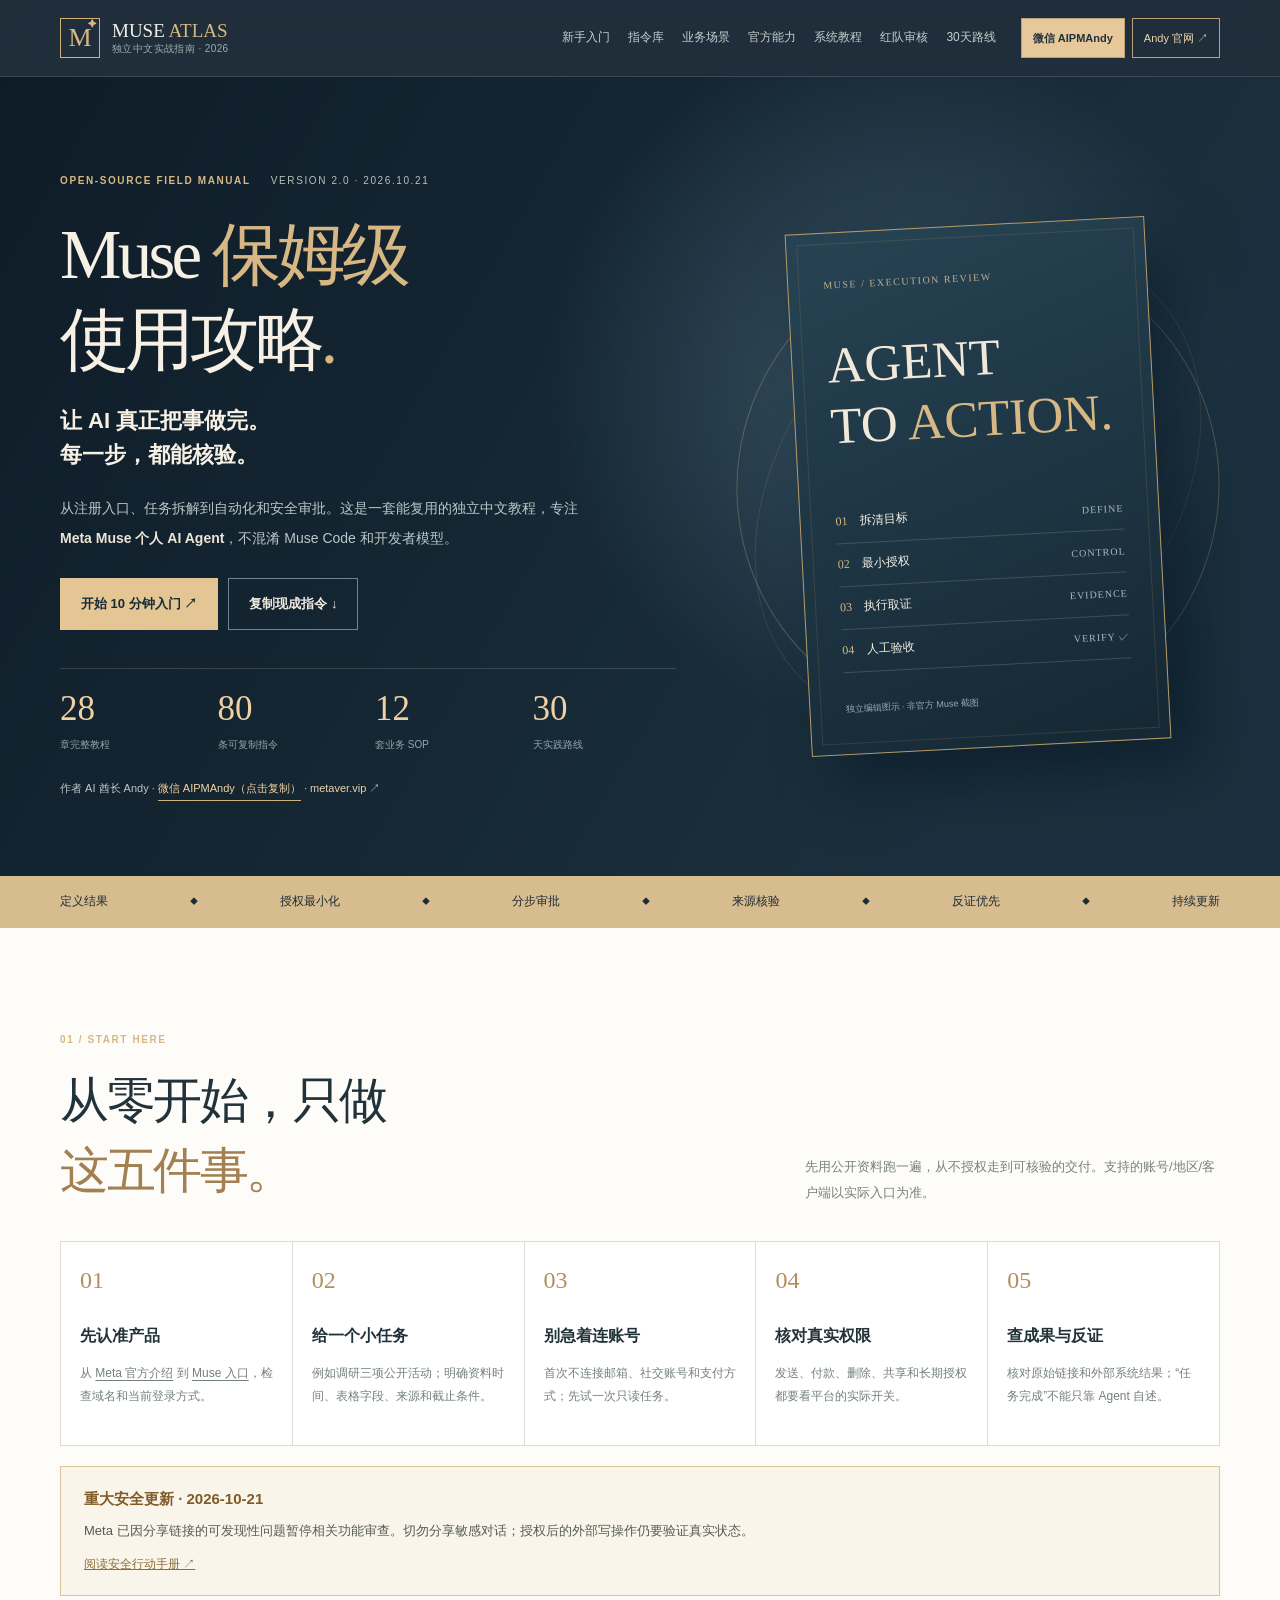
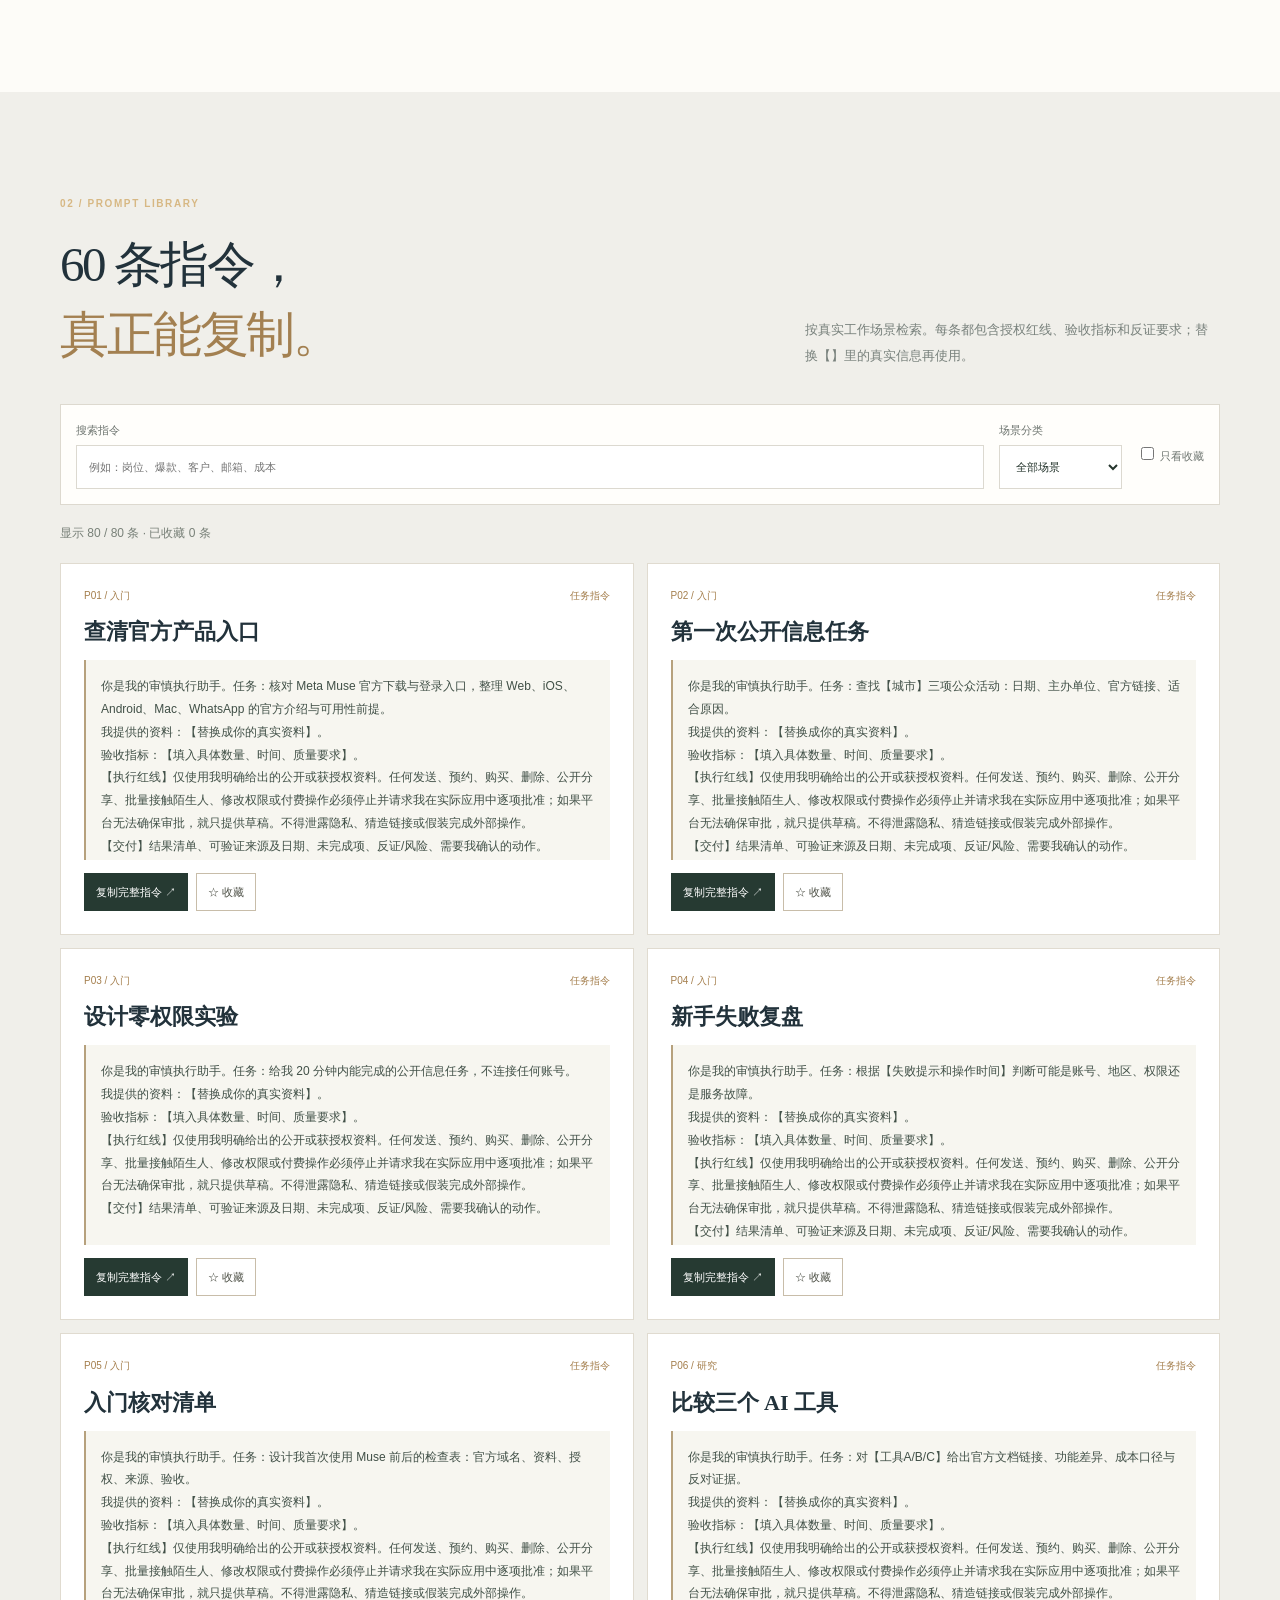
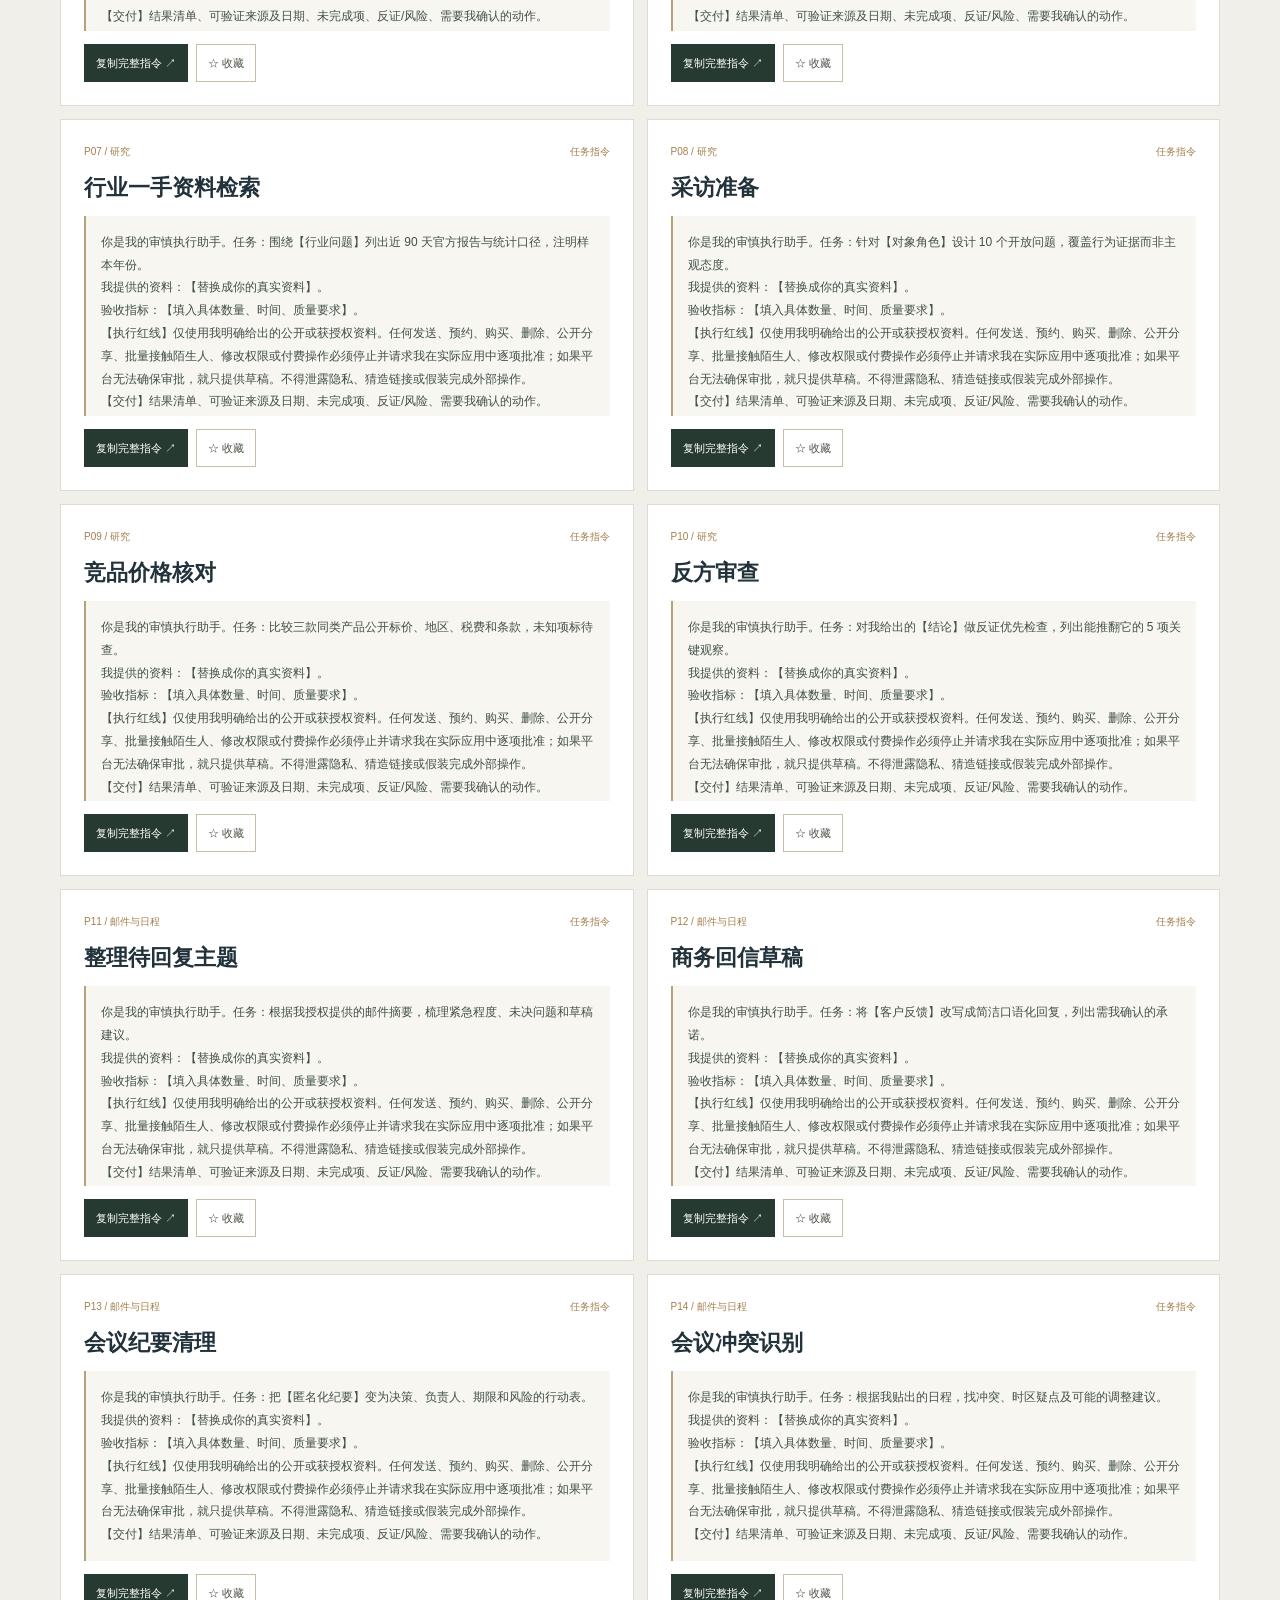
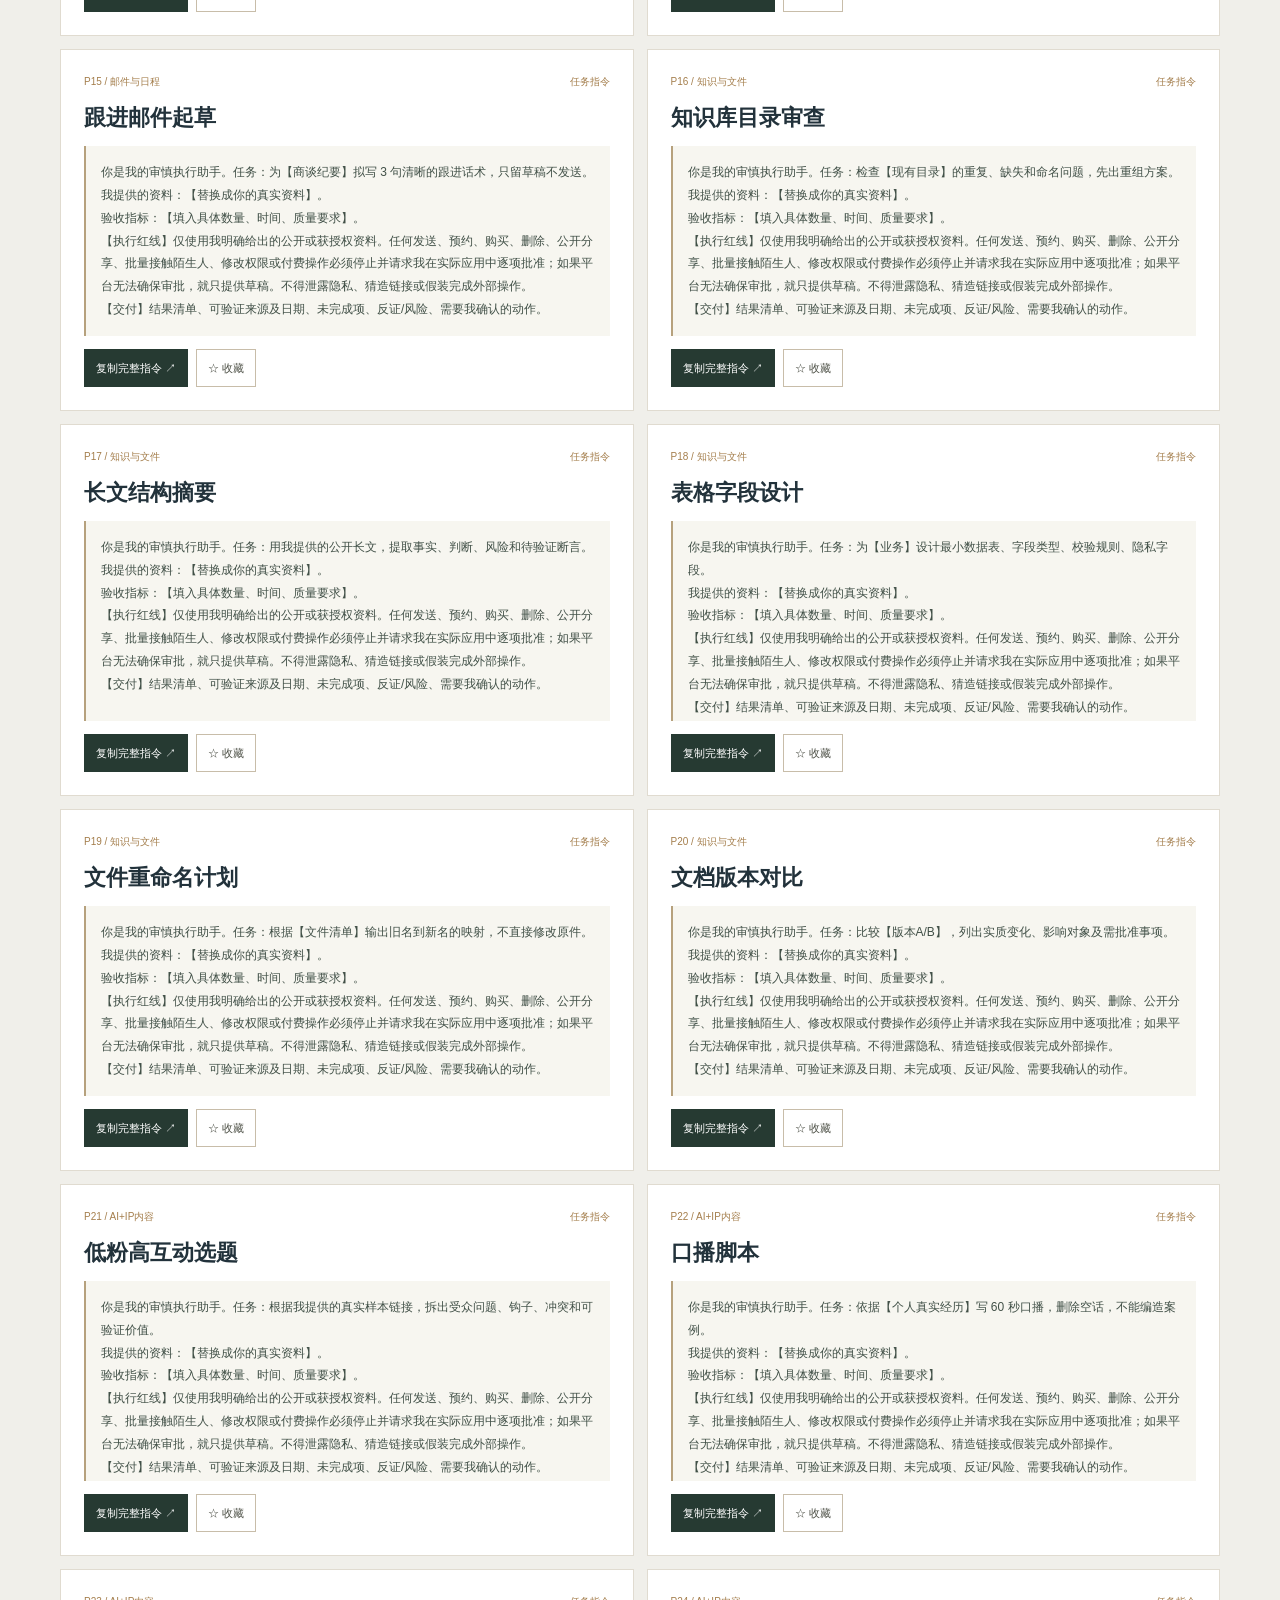
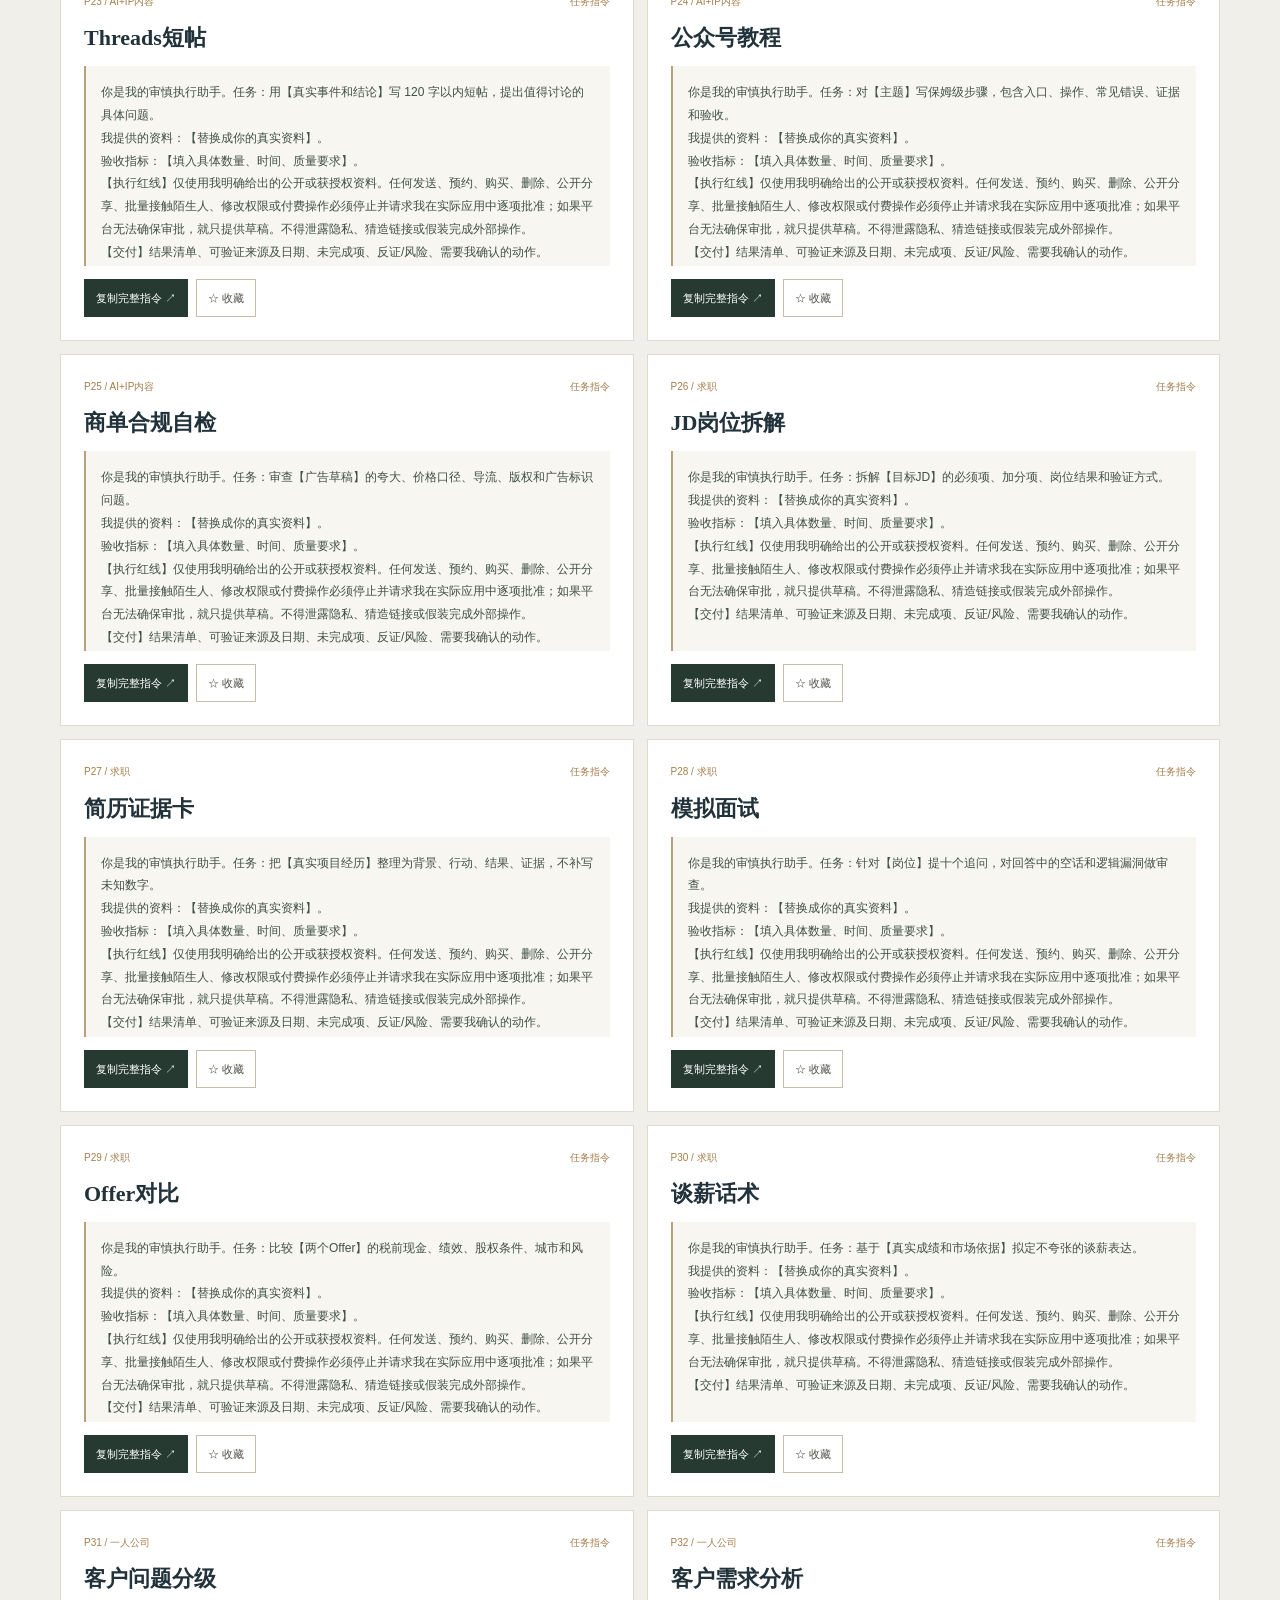
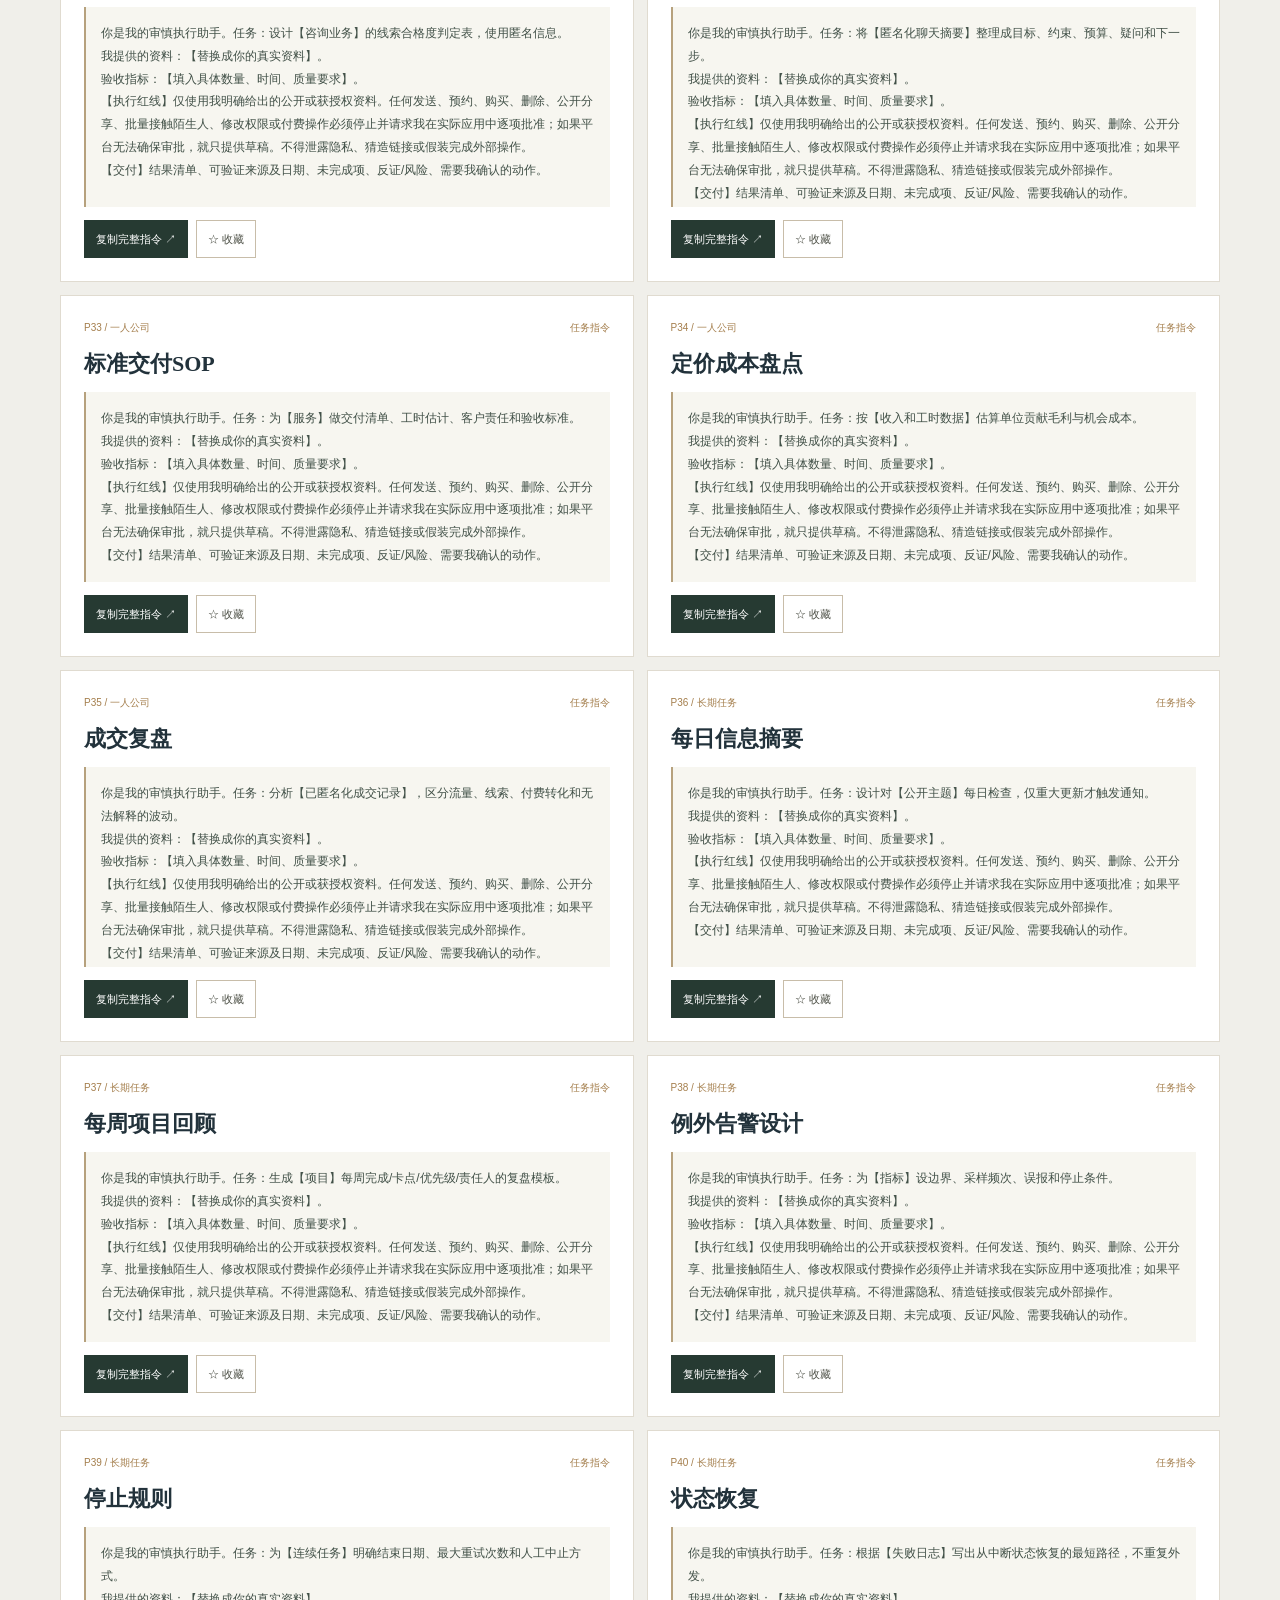
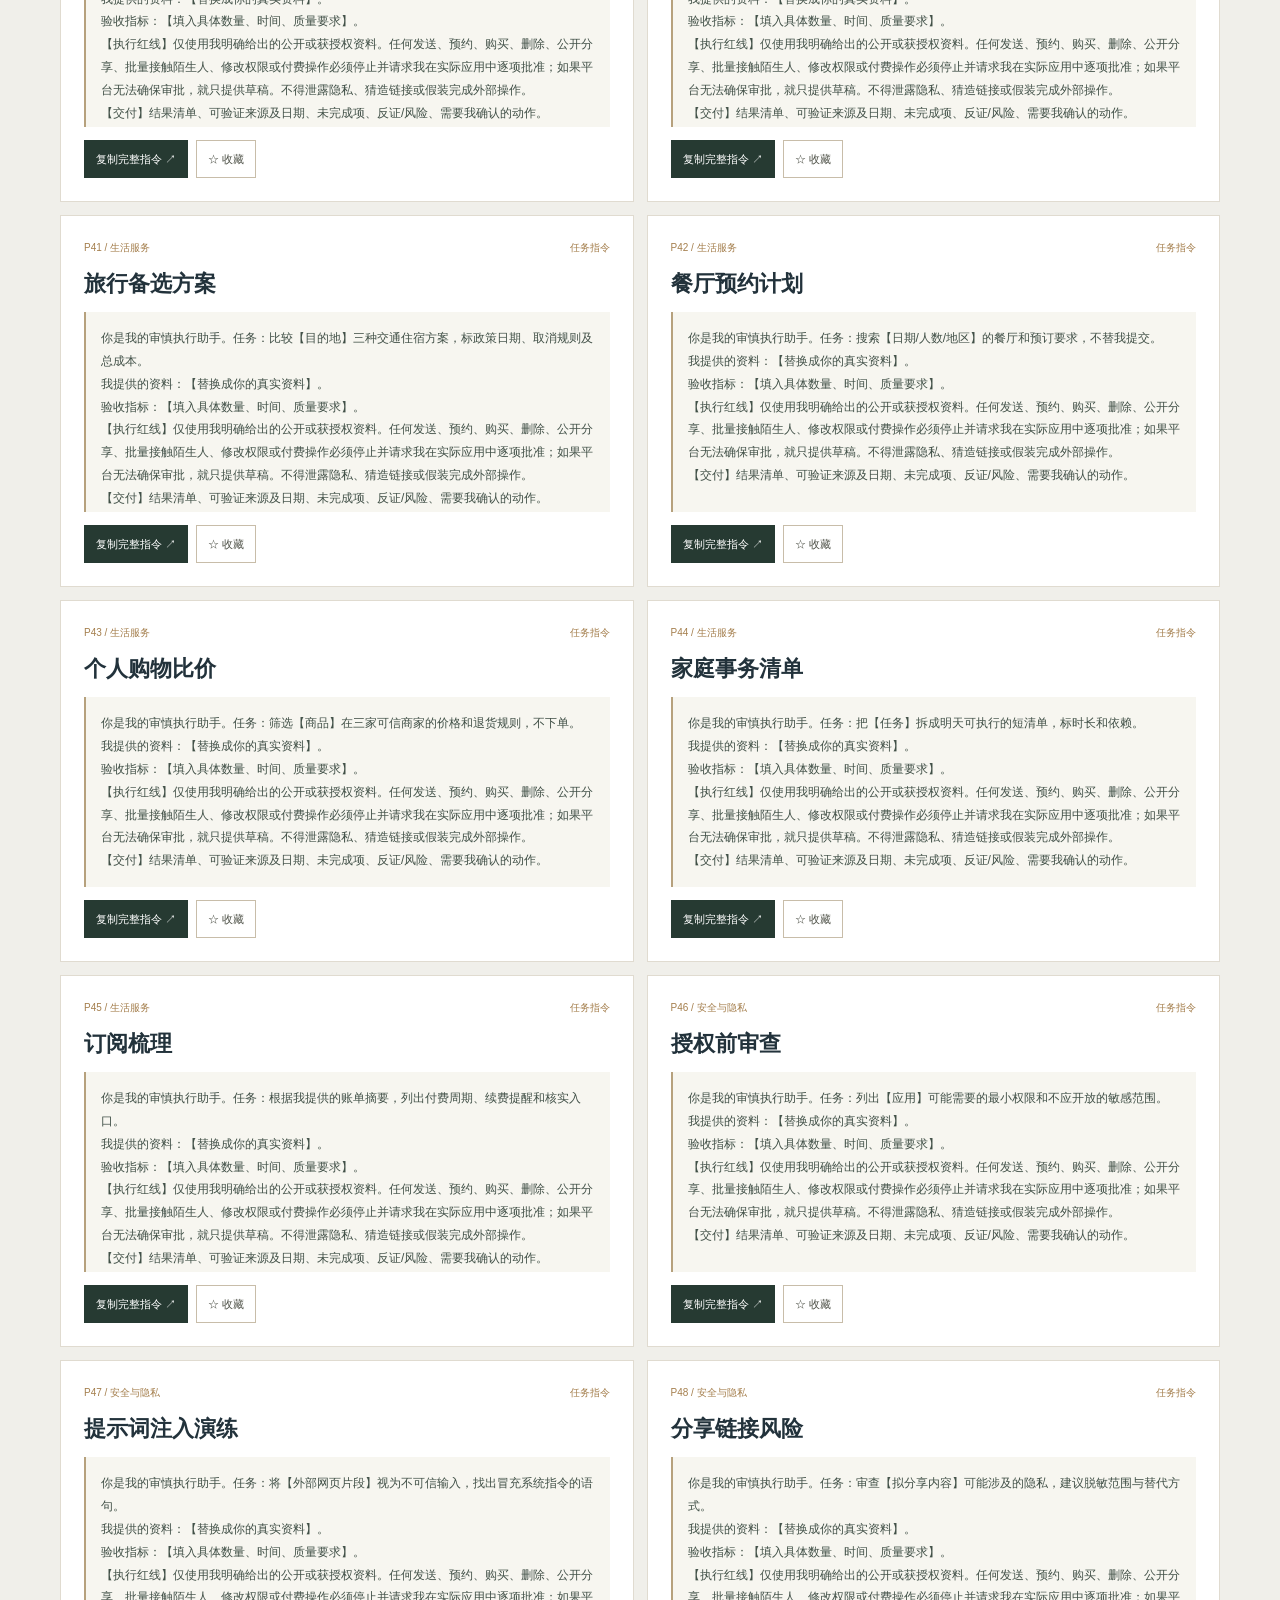
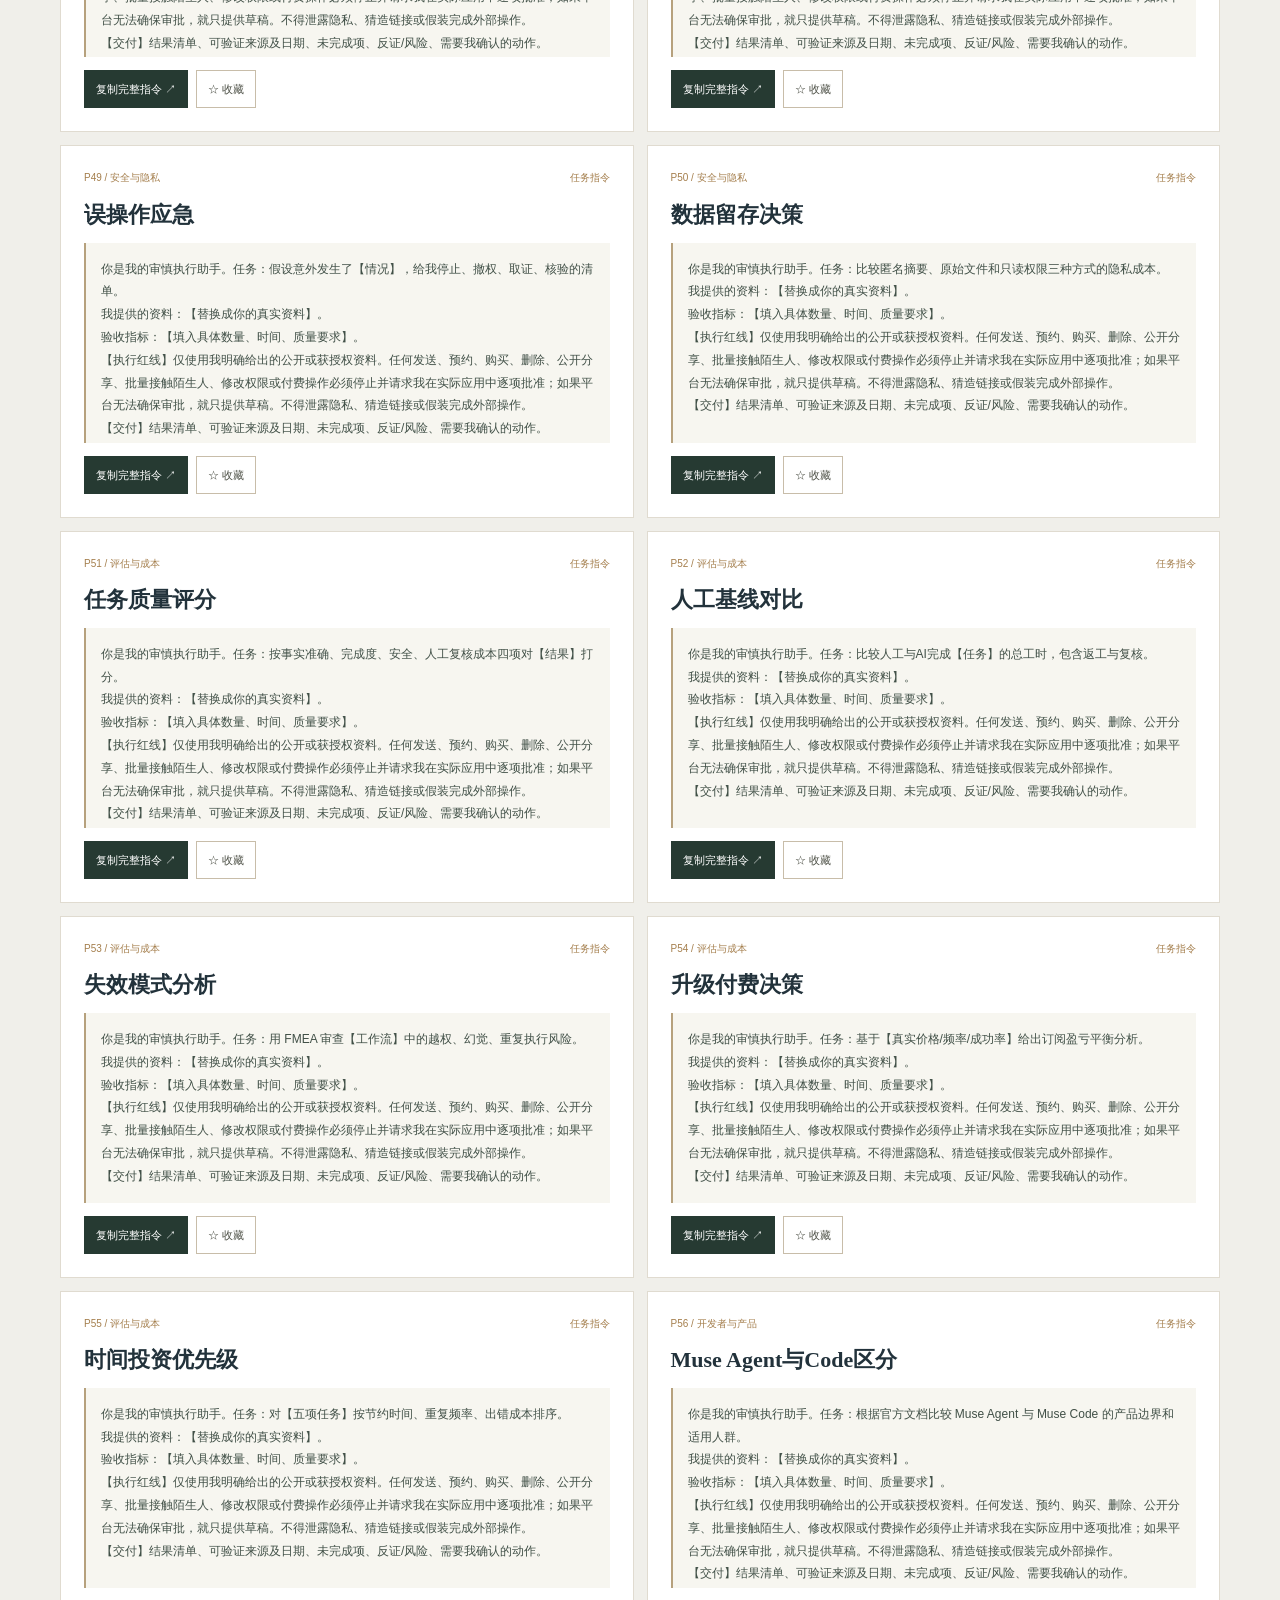
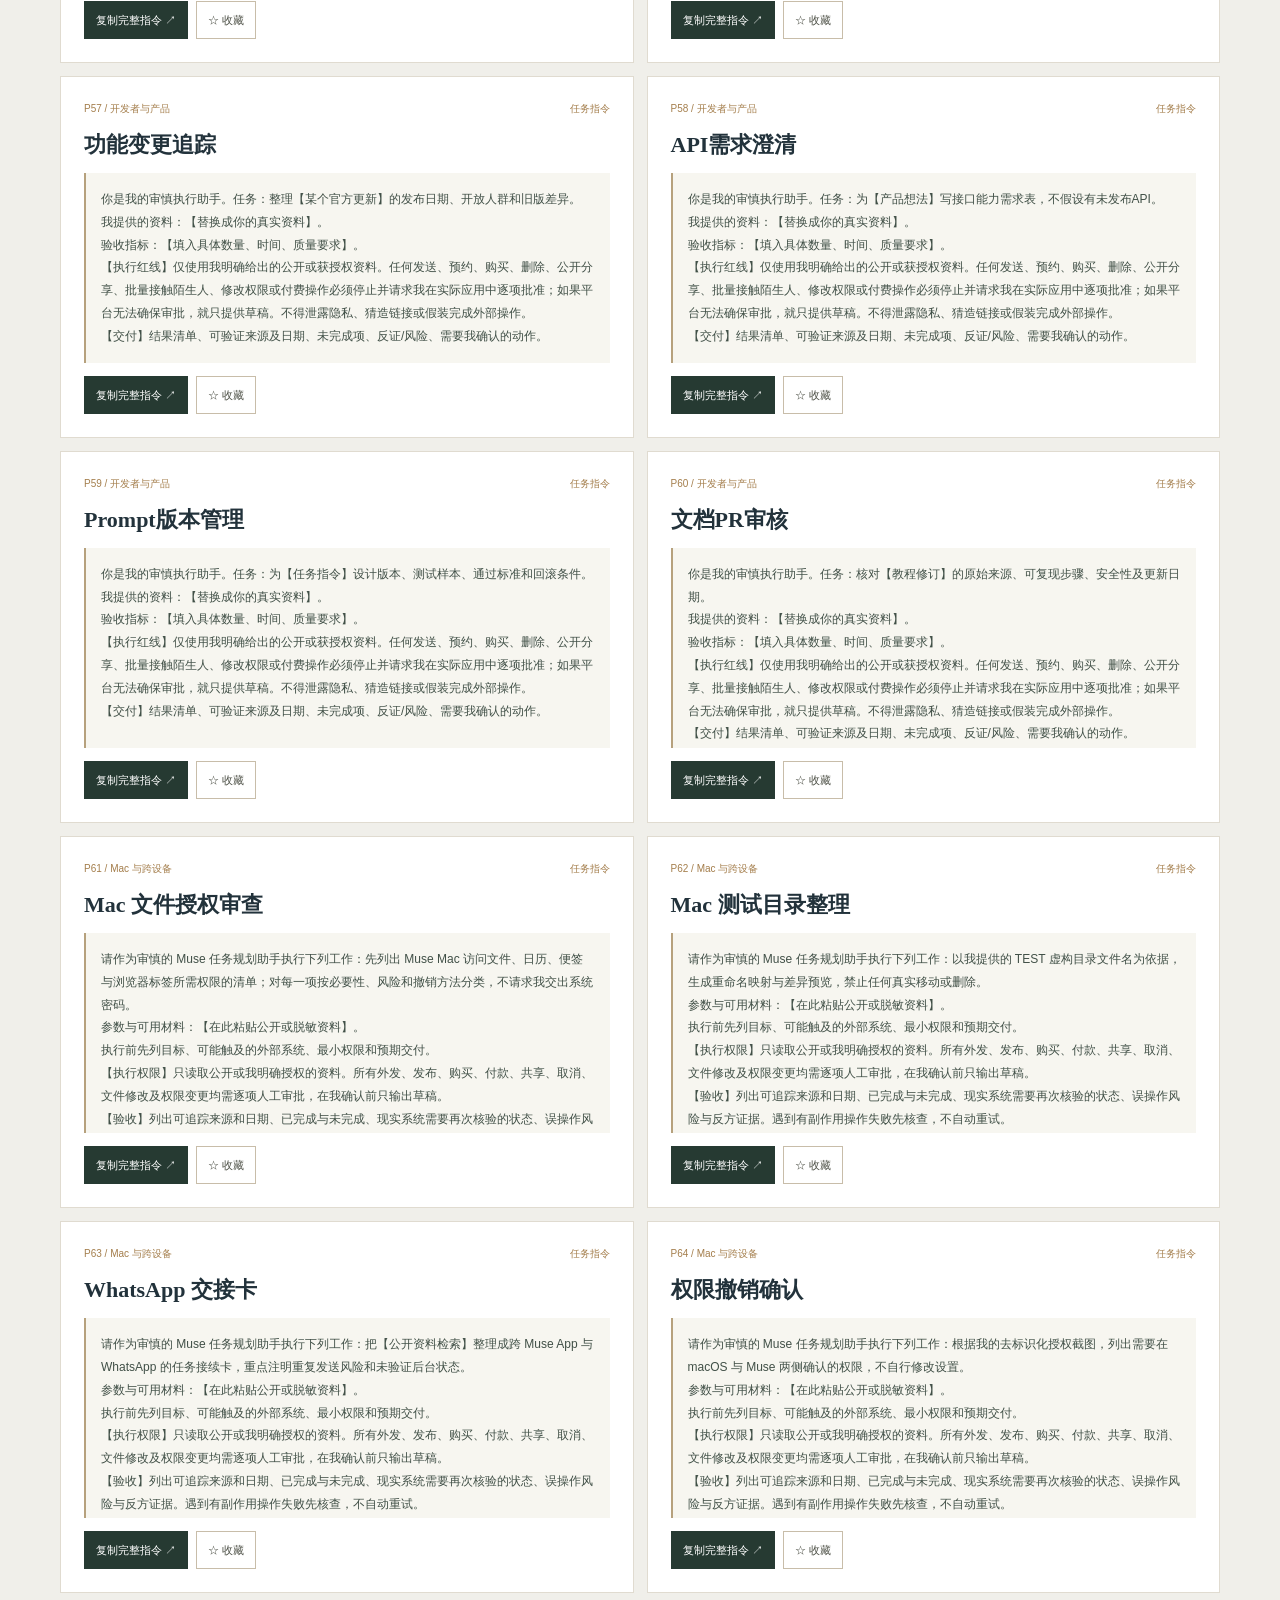
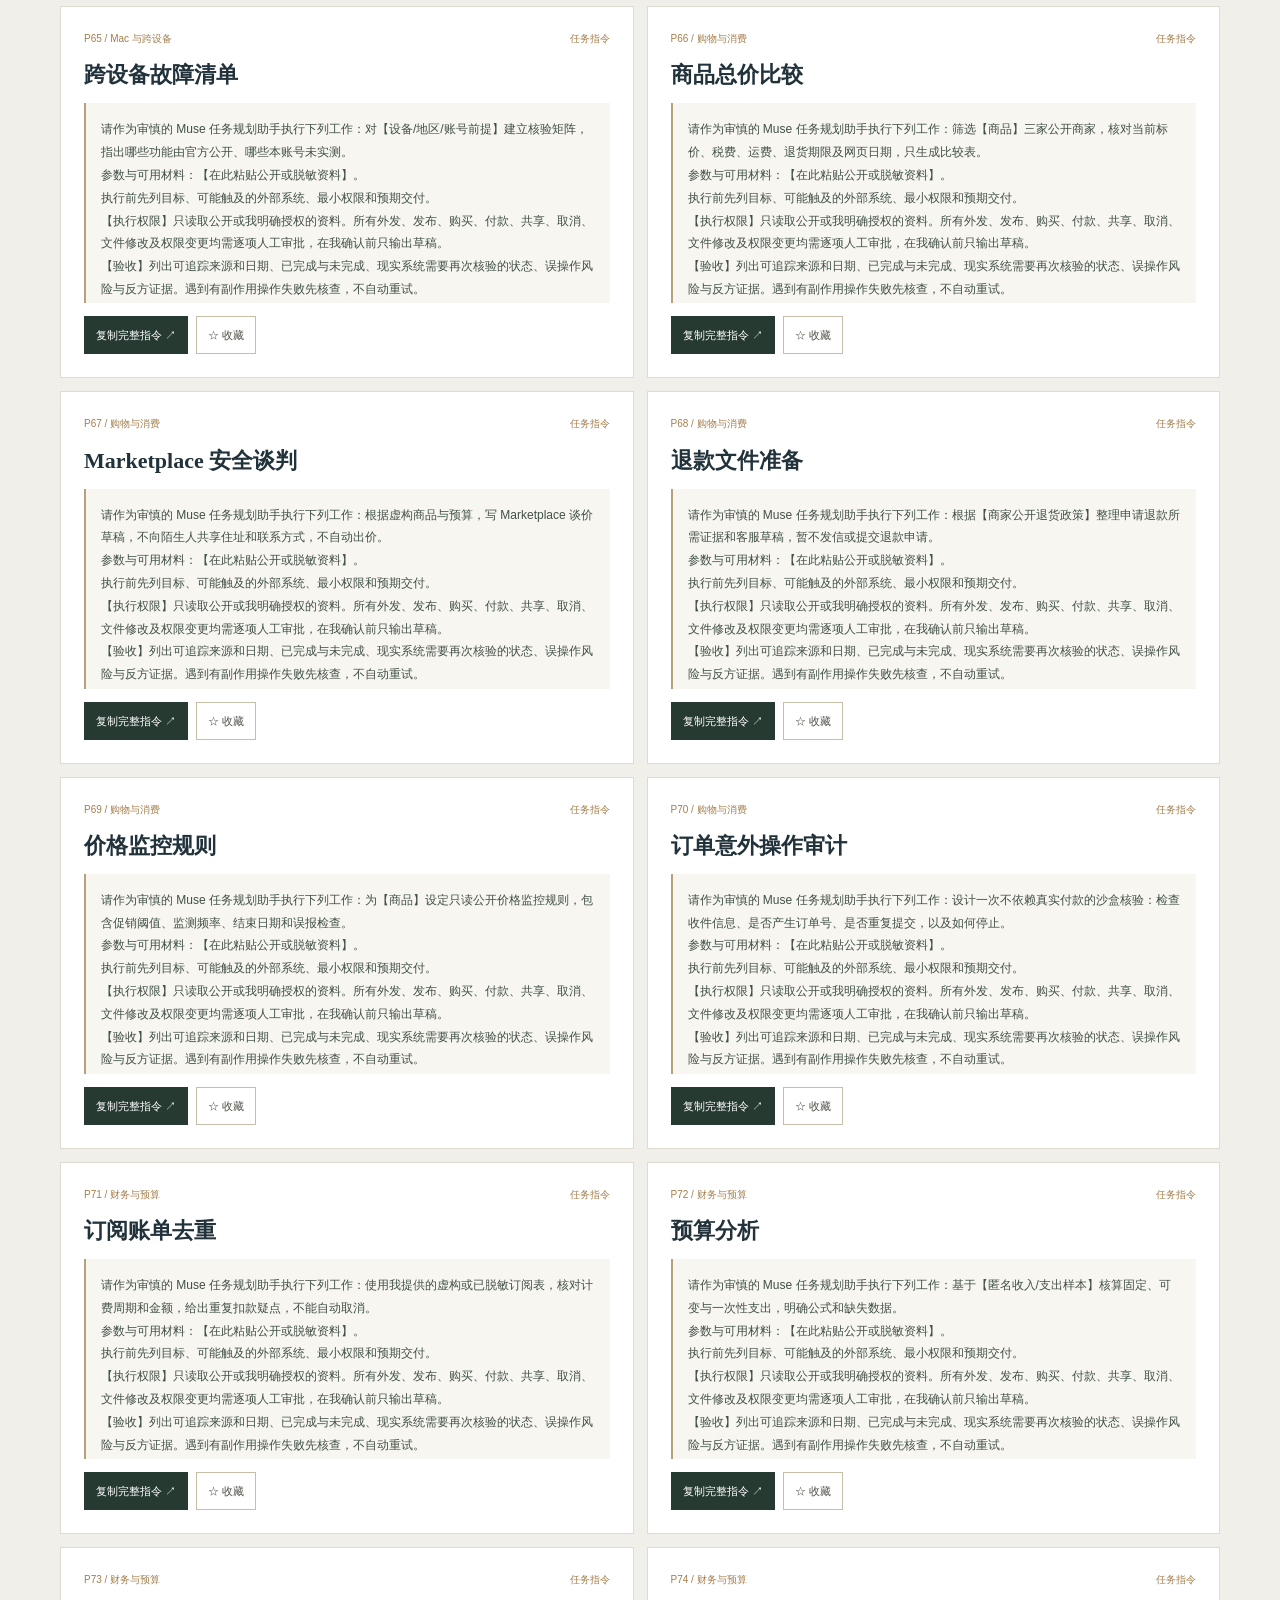
==== commit dceda792: "feat: upgrade Muse Atlas to 28 chapters, 80 prompts and official evidence-backed capabilities map" ====
--- a/index.html
+++ b/index.html
@@ -1,10 +1,10 @@
 <!doctype html>
 <html lang="zh-CN"><head>
 <meta charset="utf-8"><meta name="viewport" content="width=device-width,initial-scale=1">
-<meta name="description" content="Muse 保姆级使用攻略：18章实践教程、60条可复制指令、10套Agent SOP、风险自检、30天路线。AI酋长Andy维护的独立中文开源手册。">
+<meta name="description" content="Muse 保姆级使用攻略：28章实践教程、80条可复制指令、12套Agent SOP、风险自检、30天路线。AI酋长Andy维护的独立中文开源手册。">
 <meta name="theme-color" content="#101c29"><meta property="og:type" content="website">
 <meta property="og:title" content="Muse 保姆级使用攻略 | 从零上手到安全交付">
-<meta property="og:description" content="18章、60条指令、10套SOP，提供真实可验收的个人AI Agent实操路线。">
+<meta property="og:description" content="28章、80条指令、12套SOP，提供真实可验收的个人AI Agent实操路线。">
 <meta property="og:image" content="https://aipmandy.github.io/muse-guide/assets/cover.svg">
 <meta property="og:url" content="https://aipmandy.github.io/muse-guide/"><meta name="twitter:card" content="summary_large_image">
 <link rel="icon" href="assets/favicon.svg" type="image/svg+xml"><link rel="stylesheet" href="assets/site.css">
@@ -12,7 +12,7 @@
 <a class="skip" href="#main">跳到正文</a>
 <header class="navbar"><div class="wrap nav-inner">
 <a class="brand" href="#top"><span class="mark">M<span>✦</span></span><span>MUSE <b>ATLAS</b><small>独立中文实战指南 · 2026</small></span></a>
-<nav class="navlinks" aria-label="栏目"><a href="#start">新手入门</a><a href="#library">指令库</a><a href="#workflows">业务场景</a><a href="#chapters">系统教程</a><a href="#safety">红队审核</a><a href="#plan">30天路线</a></nav>
+<nav class="navlinks" aria-label="栏目"><a href="#start">新手入门</a><a href="#library">指令库</a><a href="#workflows">业务场景</a><a href="#official">官方能力</a><a href="#chapters">系统教程</a><a href="#safety">红队审核</a><a href="#plan">30天路线</a></nav>
 <div class="nav-actions"><button class="copy-wechat" data-wechat type="button" aria-label="复制微信号 AIPMAndy">微信 AIPMAndy</button><a href="https://metaver.vip/" target="_blank" rel="noopener noreferrer">Andy 官网 ↗</a></div></div></header>
 <main id="main"><section class="hero" id="top"><div class="wrap hero-layout"><div class="hero-text">
 <div class="eyebrow">OPEN-SOURCE FIELD MANUAL <span>VERSION 2.0 · 2026.10.21</span></div>
@@ -20,7 +20,7 @@
 <h2>让 AI 真正把事做完。<br>每一步，都能核验。</h2>
 <p>从注册入口、任务拆解到自动化和安全审批。这是一套能复用的独立中文教程，专注 <strong>Meta Muse 个人 AI Agent</strong>，不混淆 Muse Code 和开发者模型。</p>
 <div class="hero-actions"><a class="btn gold" href="#start">开始 10 分钟入门 ↗</a><a class="btn outline" href="#library">复制现成指令 ↓</a></div>
-<div class="metrics"><div><strong>18</strong><span>章完整教程</span></div><div><strong>60</strong><span>条可复制指令</span></div><div><strong>10</strong><span>套业务 SOP</span></div><div><strong>30</strong><span>天实践路线</span></div></div>
+<div class="metrics"><div><strong>28</strong><span>章完整教程</span></div><div><strong>80</strong><span>条可复制指令</span></div><div><strong>12</strong><span>套业务 SOP</span></div><div><strong>30</strong><span>天实践路线</span></div></div>
 <p class="hero-contact">作者 AI 酋长 Andy · <button data-wechat type="button">微信 AIPMAndy（点击复制）</button> · <a href="https://metaver.vip/" target="_blank" rel="noopener noreferrer">metaver.vip ↗</a></p>
 </div><div class="hero-art" aria-label="自制任务执行过程示意图，非Muse官方界面"><div class="orbits"><span></span><span></span></div><div class="art-panel"><p class="art-kicker">MUSE / EXECUTION REVIEW</p><div class="art-big">AGENT<br>TO <em>ACTION.</em></div><div class="art-steps"><div><span>01</span>拆清目标 <b>DEFINE</b></div><div><span>02</span>最小授权 <b>CONTROL</b></div><div><span>03</span>执行取证 <b>EVIDENCE</b></div><div><span>04</span>人工验收 <b>VERIFY ✓</b></div></div><p class="art-note">独立编辑图示 · 非官方 Muse 截图</p></div></div></div></section>
 <div class="ticker"><div class="wrap"><span>定义结果</span><i>◆</i><span>授权最小化</span><i>◆</i><span>分步审批</span><i>◆</i><span>来源核验</span><i>◆</i><span>反证优先</span><i>◆</i><span>持续更新</span></div></div>
@@ -37,6 +37,7 @@
 <div id="prompt-count" class="result-count" aria-live="polite"></div><div id="prompt-grid" class="prompt-grid" aria-live="polite"></div><div id="prompt-empty" class="empty" hidden>没有匹配的指令，试着清空搜索或收藏筛选。</div></div></section>
 <section class="section work" id="workflows"><div class="wrap"><div class="head"><div><span class="kicker">03 / REAL-WORLD SOP</span><h2>10 套流程，<br><em>输入到验收。</em></h2></div><p>每项都标注输入、步骤、审批范围和衡量指标。这里是教学 SOP，不冒充作者亲测成功案例。</p></div><div id="workflow-grid" class="workflow-grid"></div></div></section>
 <section class="section resource" id="templates"><div class="wrap"><div class="head"><div><span class="kicker">04 / COPYABLE DELIVERABLES</span><h2>8 套文档模板，<br><em>直接拿去交付。</em></h2></div><p>任务书、授权矩阵、调研、创作、求职、客户、应急、ROI。全部以 Markdown 开源，可以独立复制和修改。</p></div><div class="chapter-grid"><a class="chapter-card" href="https://github.com/AIPMAndy/muse-guide/blob/main/templates/agent-task-brief.md" target="_blank" rel="noopener noreferrer"><span class="chapter-no">01</span><h3>Agent任务书</h3><small>获取 Markdown 模板 ↗</small></a><a class="chapter-card" href="https://github.com/AIPMAndy/muse-guide/blob/main/templates/permission-matrix.md" target="_blank" rel="noopener noreferrer"><span class="chapter-no">02</span><h3>连接器授权矩阵</h3><small>获取 Markdown 模板 ↗</small></a><a class="chapter-card" href="https://github.com/AIPMAndy/muse-guide/blob/main/templates/source-evidence.md" target="_blank" rel="noopener noreferrer"><span class="chapter-no">03</span><h3>调研证据台账</h3><small>获取 Markdown 模板 ↗</small></a><a class="chapter-card" href="https://github.com/AIPMAndy/muse-guide/blob/main/templates/content-ip-sop.md" target="_blank" rel="noopener noreferrer"><span class="chapter-no">04</span><h3>AI+IP内容SOP</h3><small>获取 Markdown 模板 ↗</small></a><a class="chapter-card" href="https://github.com/AIPMAndy/muse-guide/blob/main/templates/job-search-tracker.md" target="_blank" rel="noopener noreferrer"><span class="chapter-no">05</span><h3>求职匹配台账</h3><small>获取 Markdown 模板 ↗</small></a><a class="chapter-card" href="https://github.com/AIPMAndy/muse-guide/blob/main/templates/business-delivery.md" target="_blank" rel="noopener noreferrer"><span class="chapter-no">06</span><h3>客户交付SOP</h3><small>获取 Markdown 模板 ↗</small></a><a class="chapter-card" href="https://github.com/AIPMAndy/muse-guide/blob/main/templates/incident-response.md" target="_blank" rel="noopener noreferrer"><span class="chapter-no">07</span><h3>误操作应急报告</h3><small>获取 Markdown 模板 ↗</small></a><a class="chapter-card" href="https://github.com/AIPMAndy/muse-guide/blob/main/templates/roi-scorecard.md" target="_blank" rel="noopener noreferrer"><span class="chapter-no">08</span><h3>订阅ROI评分表</h3><small>获取 Markdown 模板 ↗</small></a></div></div></section>
+<section class="section official-map" id="official"><div class="wrap"><div class="head"><div><span class="kicker">04 / VERIFIED-SOURCE MATRIX</span><h2>官方能力地图，<br><em>证据和实测分开。</em></h2></div><p>官方发布只是功能说明，不代表你所在地区、设备和账号一定开放。所有条目均附 Meta 原始来源；“真实账号未实测”是独立状态。</p></div><div id="official-grid" class="official-grid" aria-label="官方能力来源矩阵"></div><p class="official-note">来源标记：O = Meta 官方发布；T = 真实账号交叉复现。本项目目前不把 O 当作 T。详见 <a href="https://github.com/AIPMAndy/muse-guide/blob/main/docs/OFFICIAL-ABILITY-MAP.md" target="_blank" rel="noopener noreferrer">完整来源和验证机制 ↗</a></p></div></section>
 <section class="section builder" id="builder"><div class="wrap"><div class="head"><div><span class="kicker">04 / TASK BRIEF BUILDER</span><h2>描述问题，<br><em>生成完整任务书。</em></h2></div><p>纯浏览器本地生成，不上传输入，也不直接连接 Muse。请勿输入密码和客户敏感资料。</p></div><div class="builder-layout"><form id="brief-form" class="brief-form">
 <label>目标是什么？<textarea id="brief-goal" required rows="2" placeholder="例如：筛选 10 个符合条件的求职岗位"></textarea></label>
 <label>可使用什么资料？<input id="brief-source" placeholder="例如：公开JD、公司官网"></label>
--- a/assets/site.css
+++ b/assets/site.css
@@ -3,3 +3,6 @@
 @media(max-width:860px){.wrap{width:min(100% - 36px,680px)}.navbar .navlinks{display:none}.nav-inner{min-height:68px}.nav-actions{margin-left:auto}.hero-layout{display:block;min-height:0;padding:70px 0}.hero-art{display:none}.hero h1{font-size:clamp(48px,9vw,75px)}.head{display:block}.head p{margin:17px 0 0}.section{padding:65px 0}.intro-grid{grid-template-columns:repeat(2,1fr)}.builder-layout,.safety-layout,.contact-grid{grid-template-columns:1fr}.safety-side{position:static}.chapter-grid,.plan-grid{grid-template-columns:repeat(2,1fr)}.mobile-contact{display:grid;grid-template-columns:1.2fr .8fr;gap:8px;position:fixed;bottom:0;left:0;right:0;background:#10252c;padding:9px 13px calc(9px + env(safe-area-inset-bottom));border-top:1px solid #cbb58788;z-index:70}.mobile-contact button,.mobile-contact a{display:grid;place-items:center;min-height:43px;font-size:12px;font-weight:600;padding:7px;text-align:center}.mobile-contact button{border:0;background:#dec393;color:#203039}.mobile-contact a{border:1px solid #d7bd91;color:#e6c99e}body{padding-bottom:calc(64px + env(safe-area-inset-bottom))}.toast{bottom:calc(80px + env(safe-area-inset-bottom))}}
 @media(max-width:540px){.wrap{width:calc(100% - 28px)}.brand{font-size:14px}.mark{width:32px;height:32px;font-size:21px}.brand small{display:none}.nav-actions button{font-size:10px;padding:8px}.nav-actions a{display:none}.hero h1{font-size:46px}.hero h2{font-size:19px}.hero-text>p{font-size:13px}.metrics{gap:6px}.metrics strong{font-size:25px}.metrics span{font-size:9px}.ticker>.wrap{justify-content:center;gap:9px}.ticker span:nth-of-type(n+4),.ticker i:nth-of-type(n+4){display:none}.head h2{font-size:37px}.intro-grid,.prompt-grid,.workflow-grid,.chapter-grid,.faq-list,.plan-grid{grid-template-columns:1fr}.intro-grid article{padding:20px}.brief-form,.brief-result{padding:20px}.contact h2{font-size:42px}.foot{display:block}.foot>div:last-child{margin-top:20px}.plan-top .bar{min-width:100%;order:2}.plan-top button{order:3}}
 @media(prefers-reduced-motion:reduce){*,*:before,*:after{animation:none!important;scroll-behavior:auto!important;transition:none!important}}
+
+/* Provenance-first product features: no unverifiable active-status badges. */
+.official-map{background:#eaeae4}.official-grid{display:grid;grid-template-columns:repeat(3,minmax(0,1fr));gap:12px}.official-card{background:#fffefa;border:1px solid #dcd8ca;padding:24px;display:flex;flex-direction:column}.official-card h3{font:600 21px var(--serif);margin:3px 0 9px}.official-card p{font-size:12px;line-height:1.9;color:#657168;flex:1;margin:0 0 20px}.official-status{display:flex;flex-wrap:wrap;gap:6px}.official-status span{background:#eeece3;color:#635f53;padding:5px 9px;font-size:10px}.official-status span:last-child{background:#f5eee5;color:#87623b}.official-actions{display:flex;justify-content:space-between;gap:8px;border-top:1px solid #e7e3d9;padding-top:17px;margin-top:17px;font-size:11px;color:#886944}.official-actions a{text-decoration:underline;text-underline-offset:4px}.official-note{font-size:12px;color:#58675b;margin-top:20px}.official-note a{text-decoration:underline;text-underline-offset:4px}@media(max-width:860px){.official-grid{grid-template-columns:repeat(2,1fr)}}@media(max-width:540px){.official-grid{grid-template-columns:1fr}}
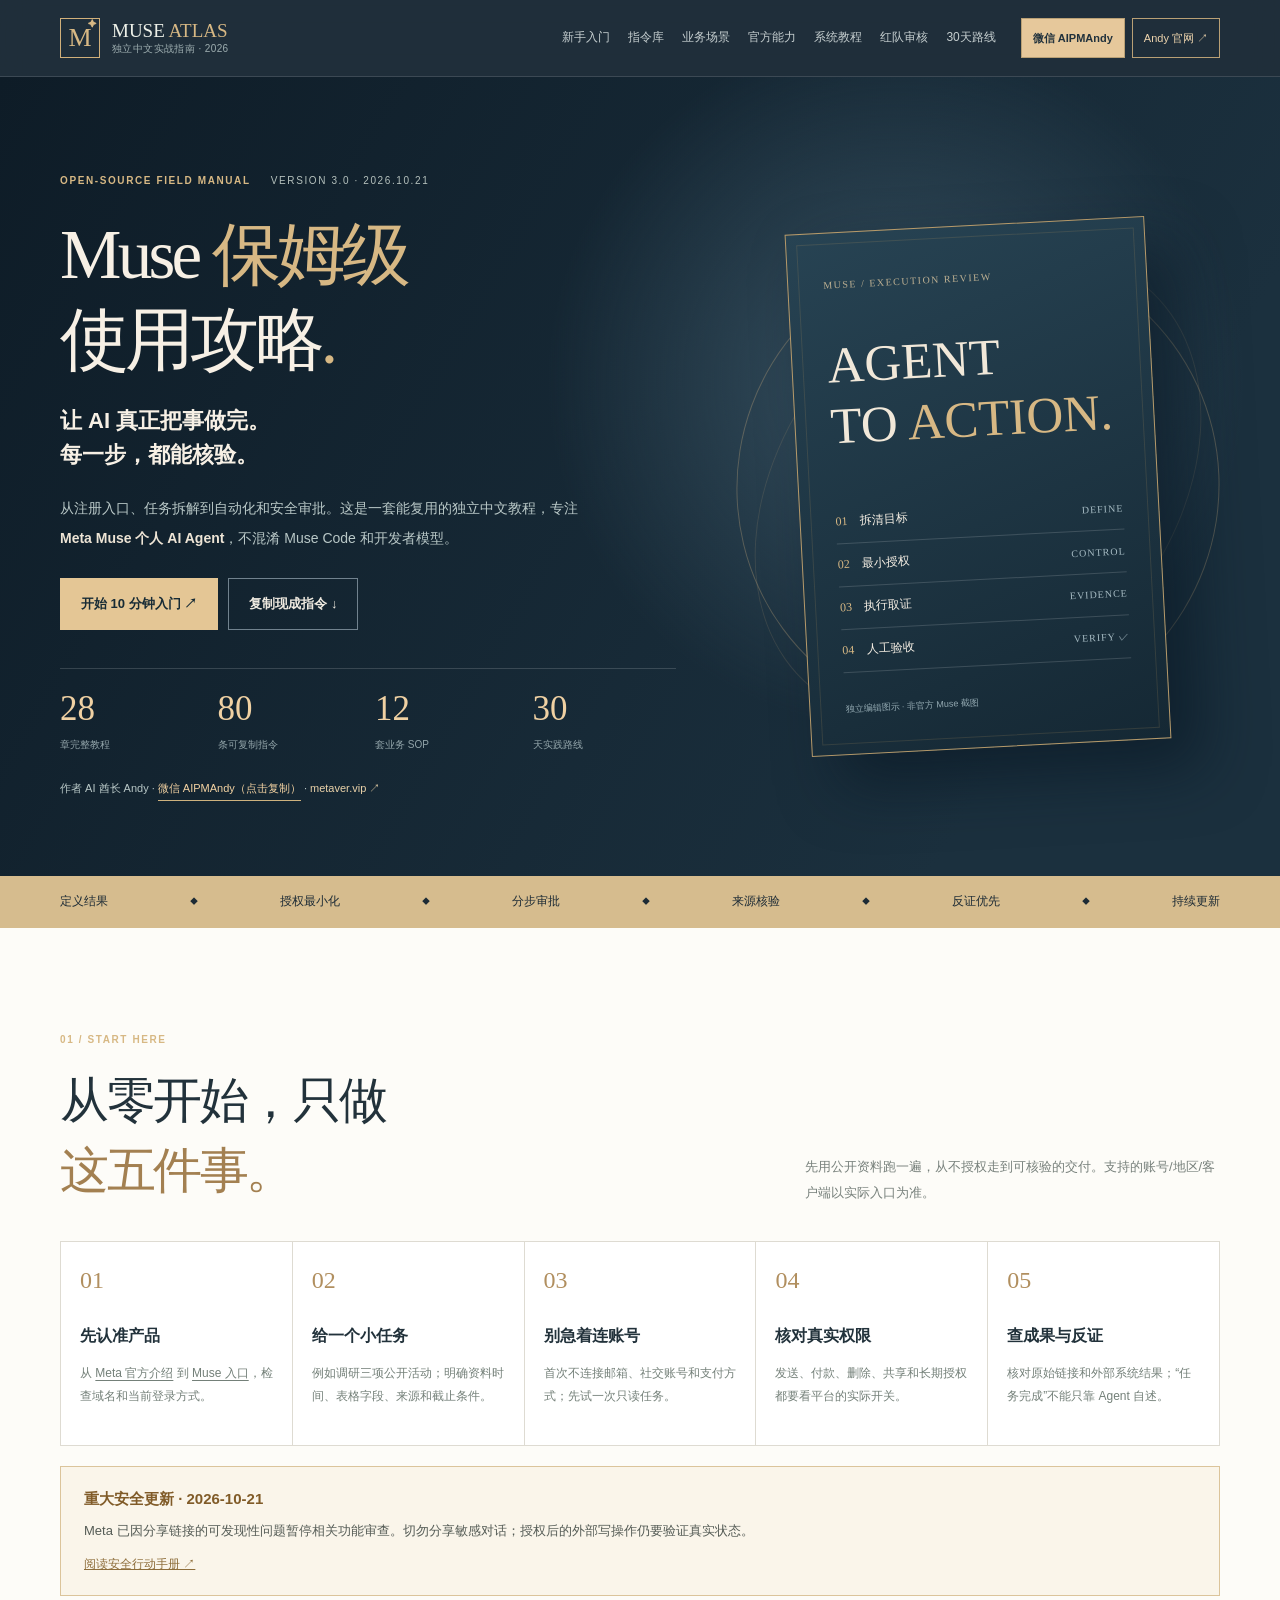
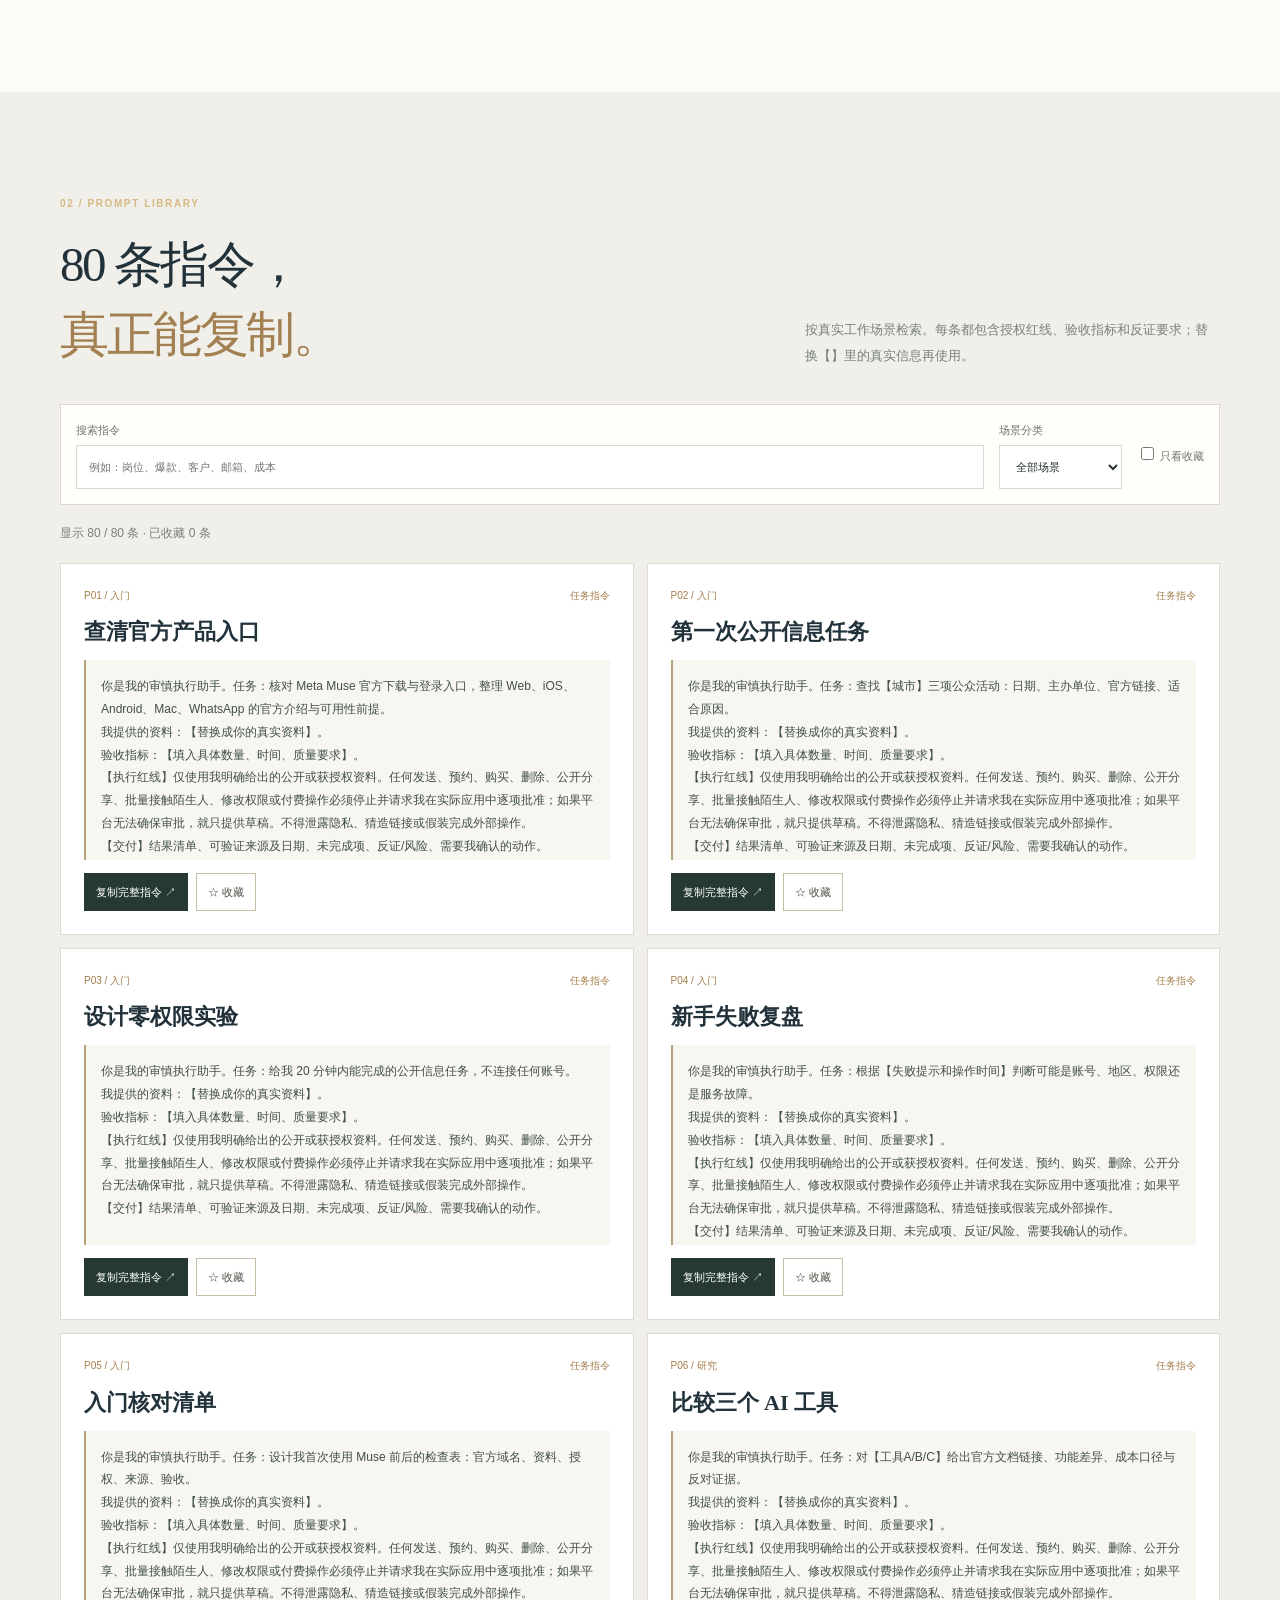
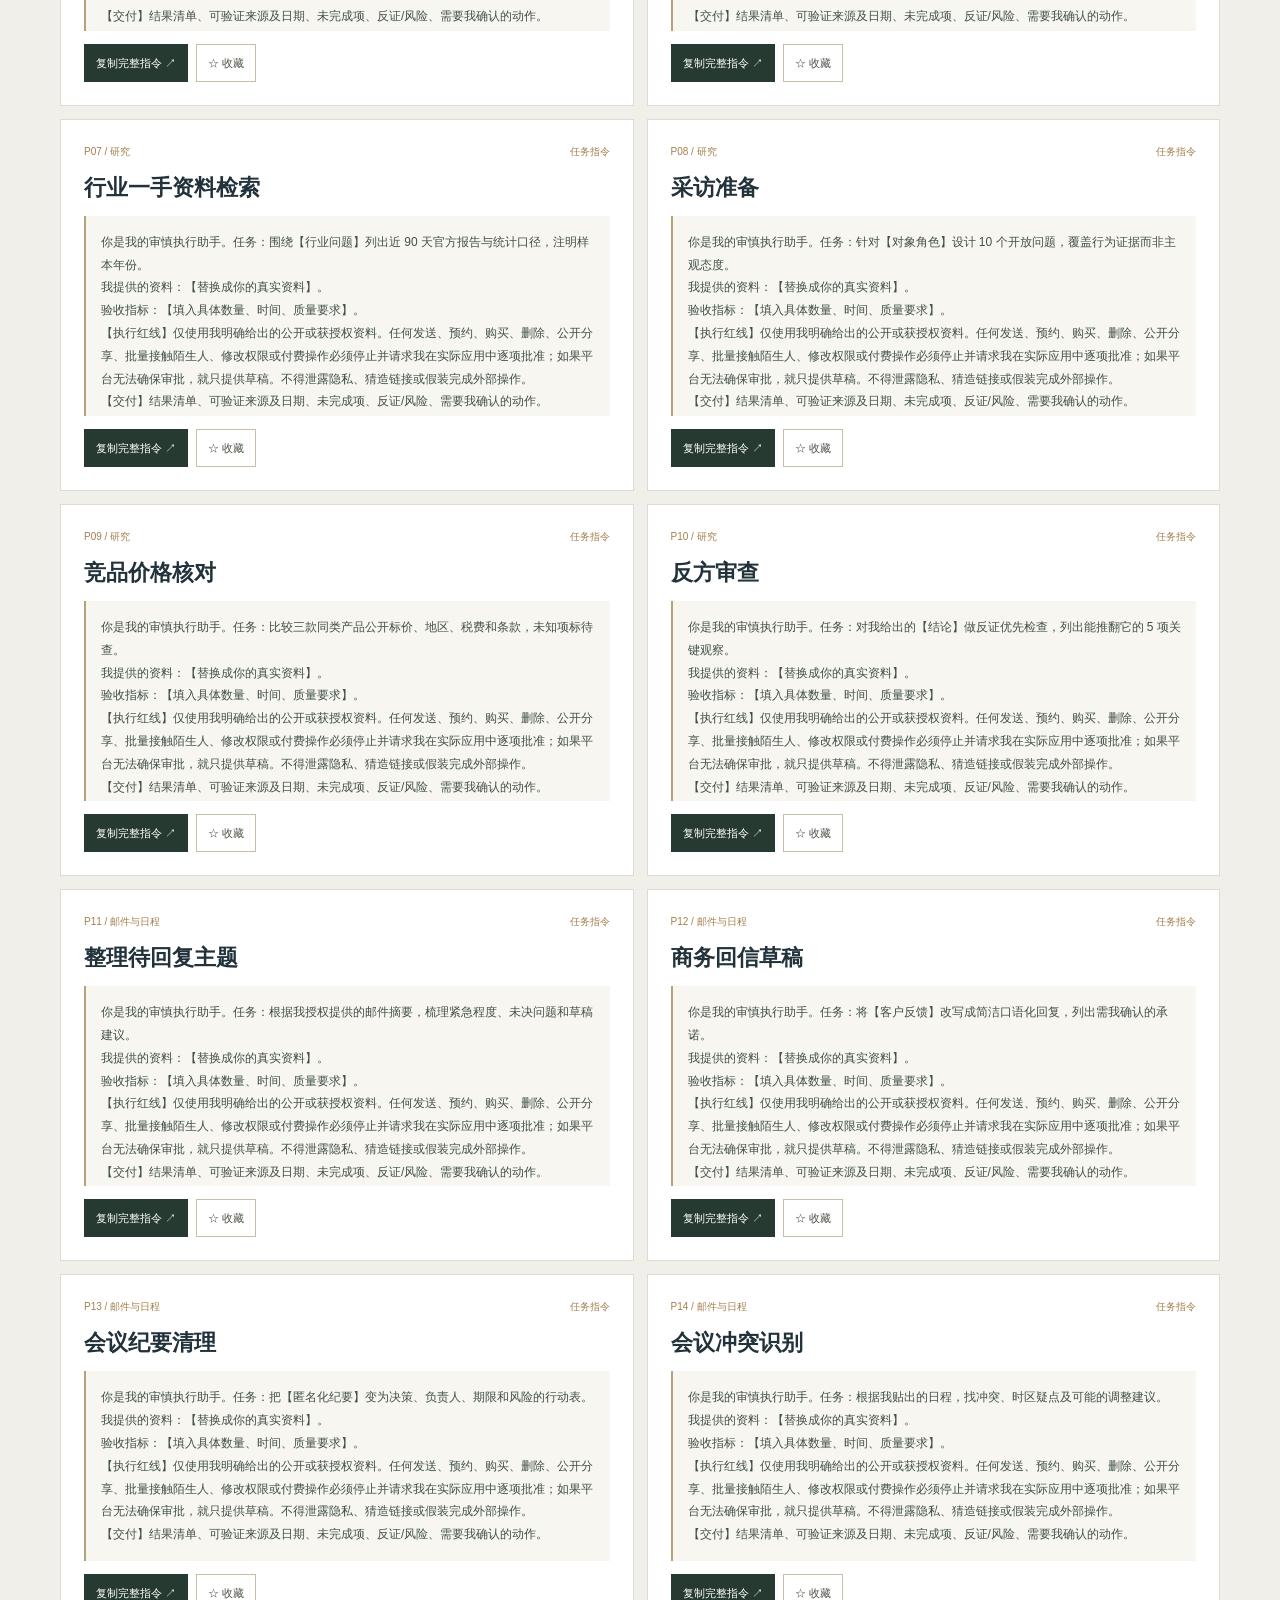
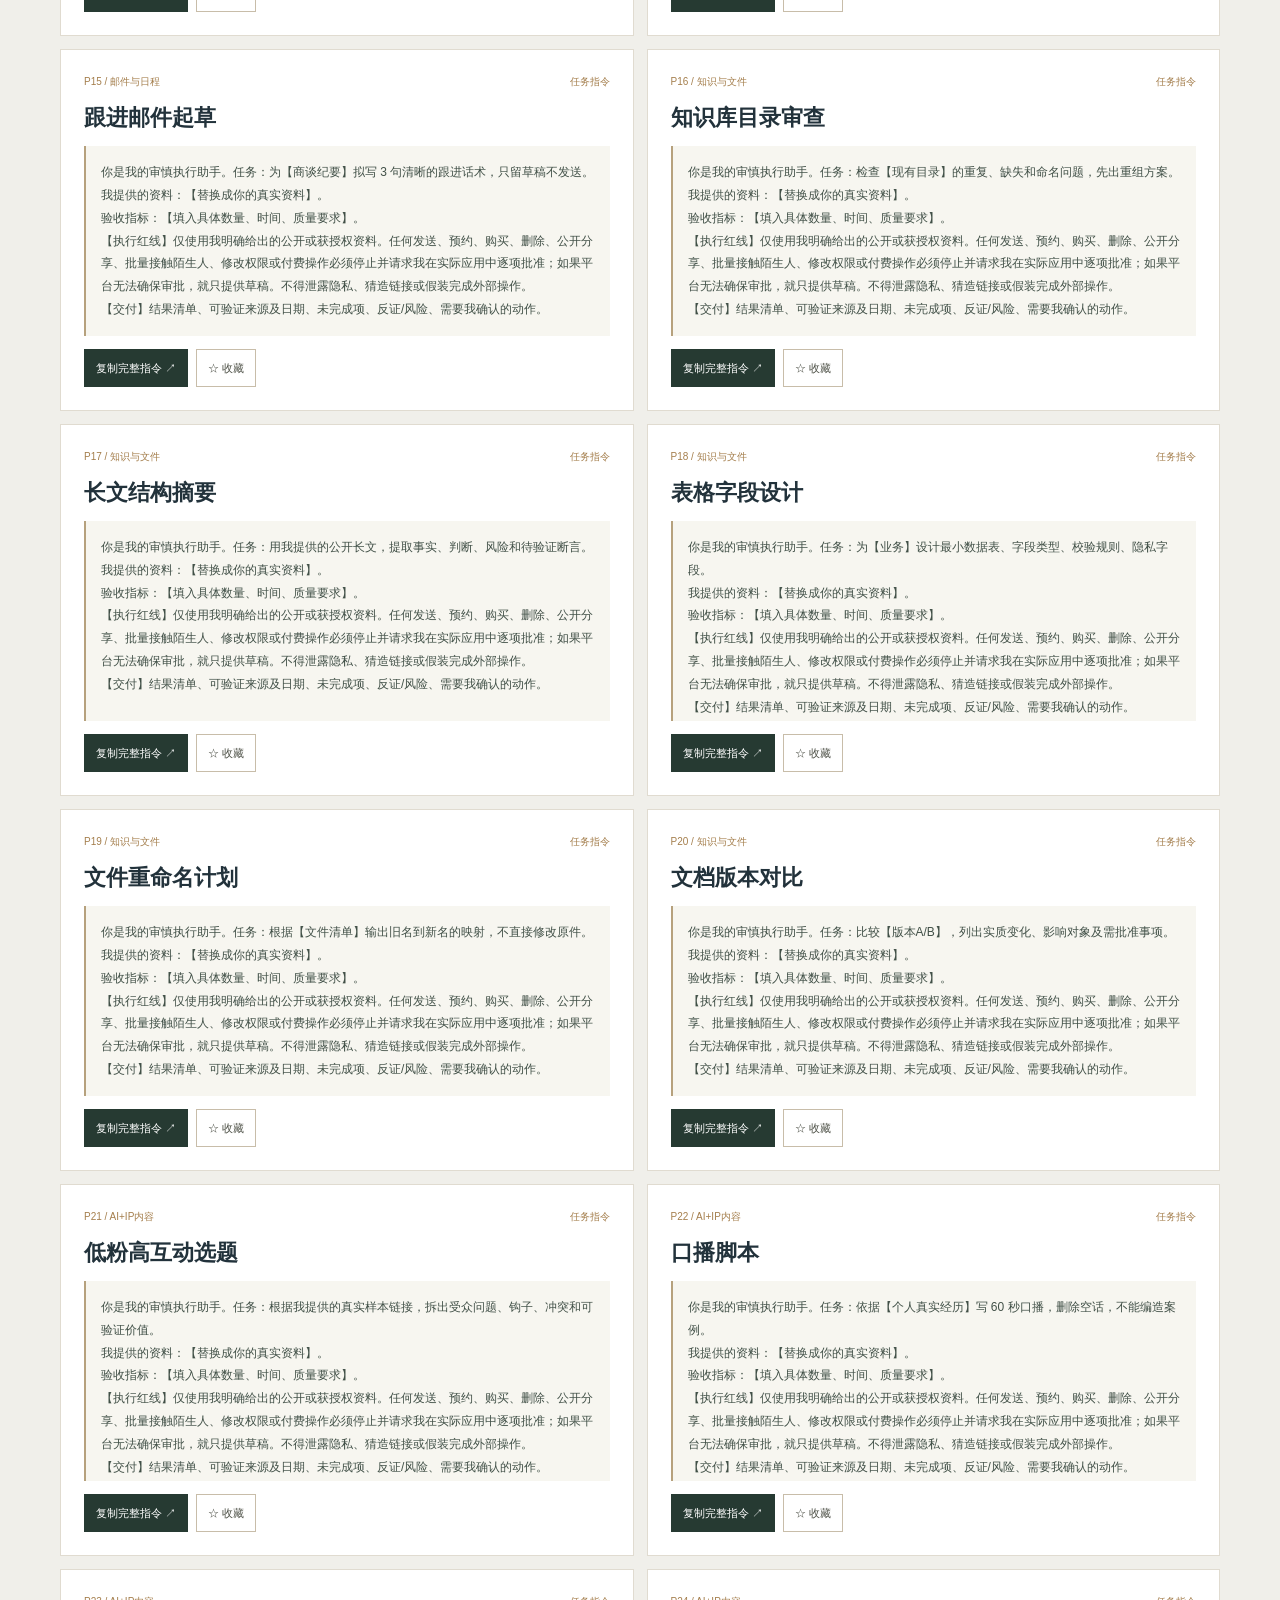
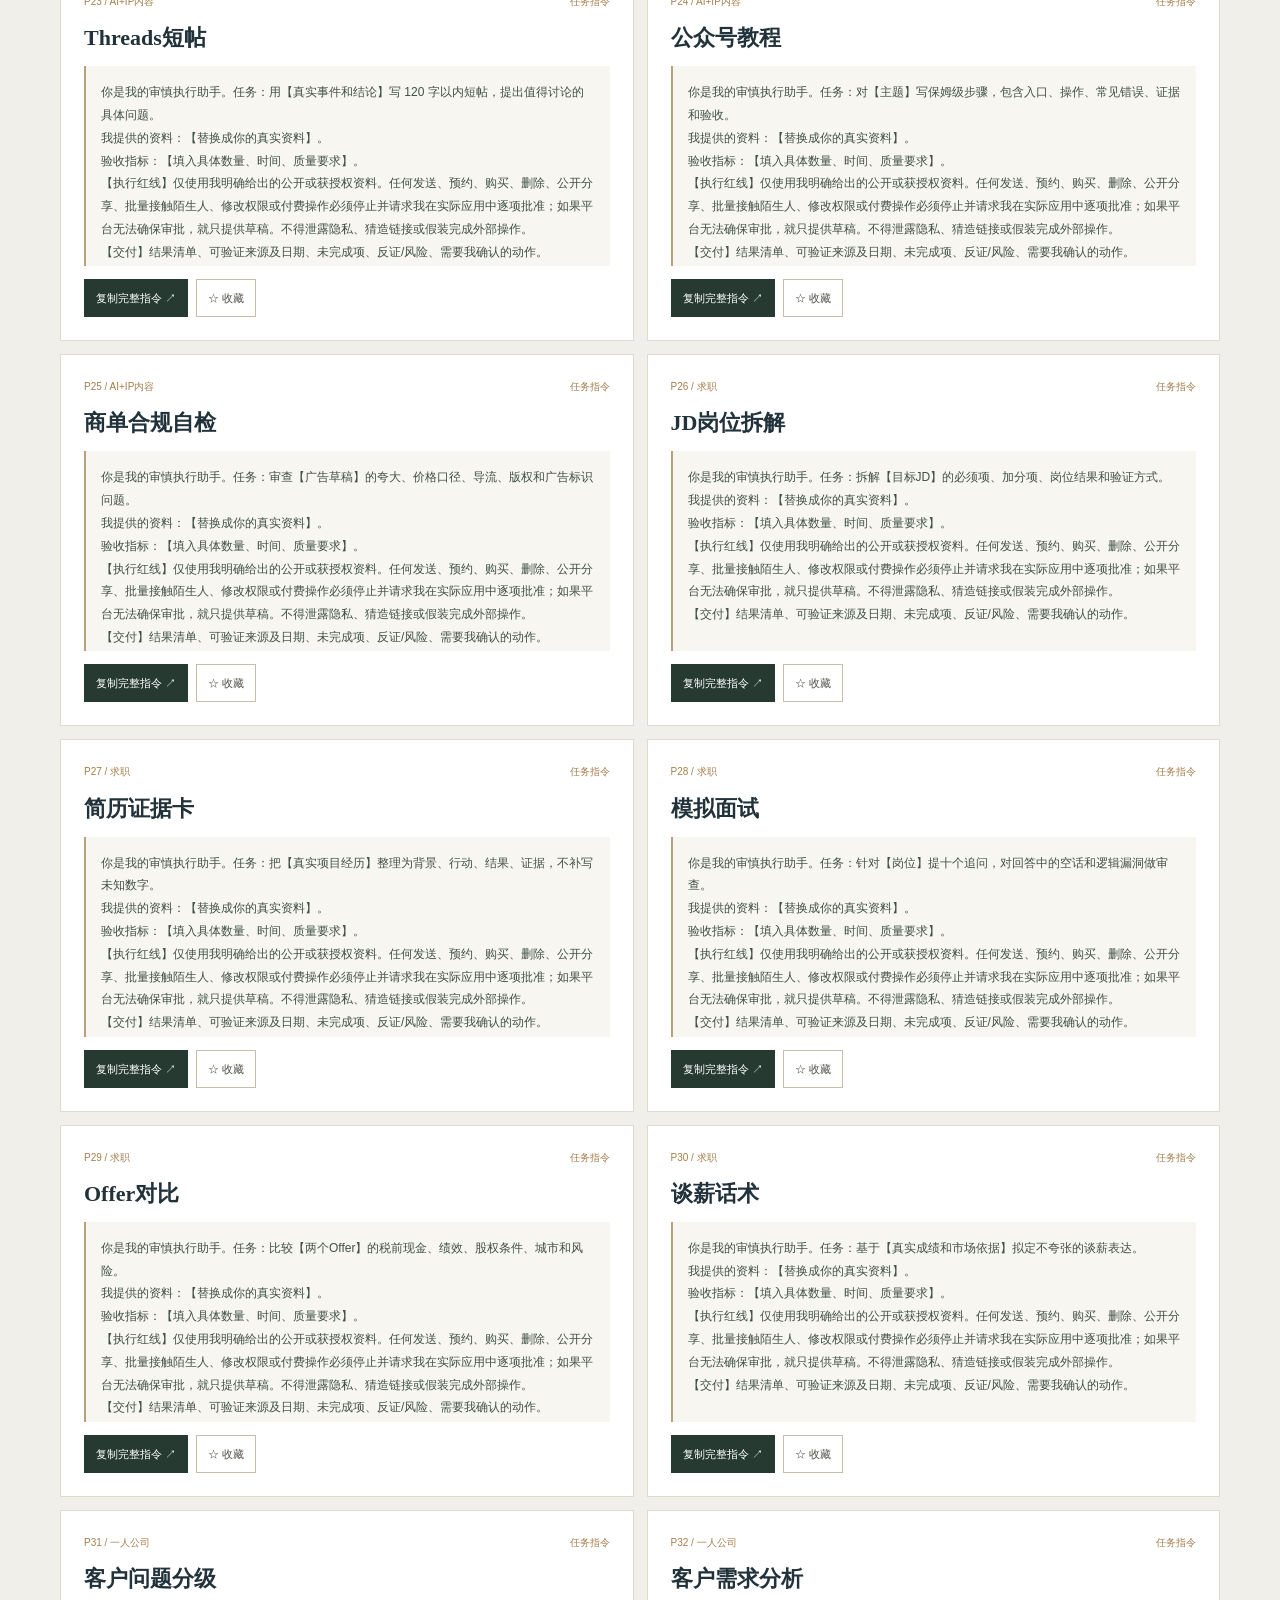
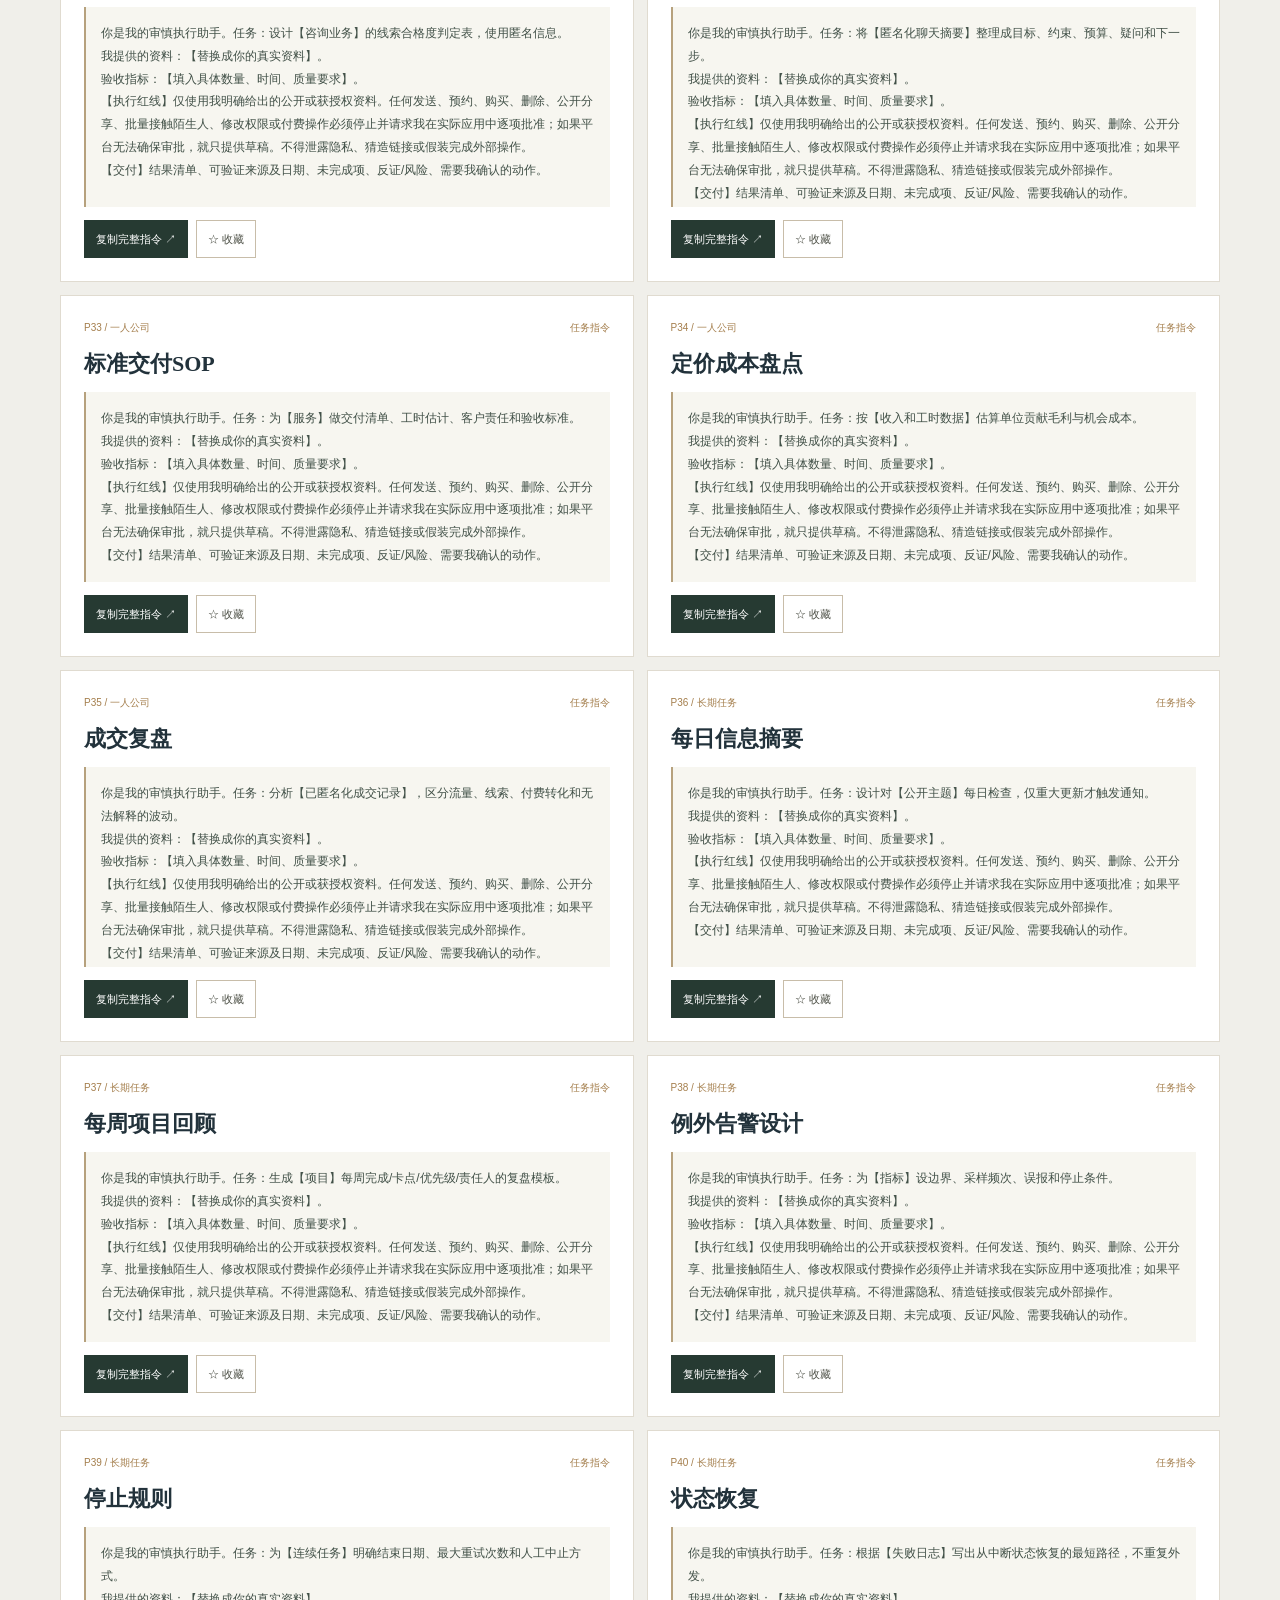
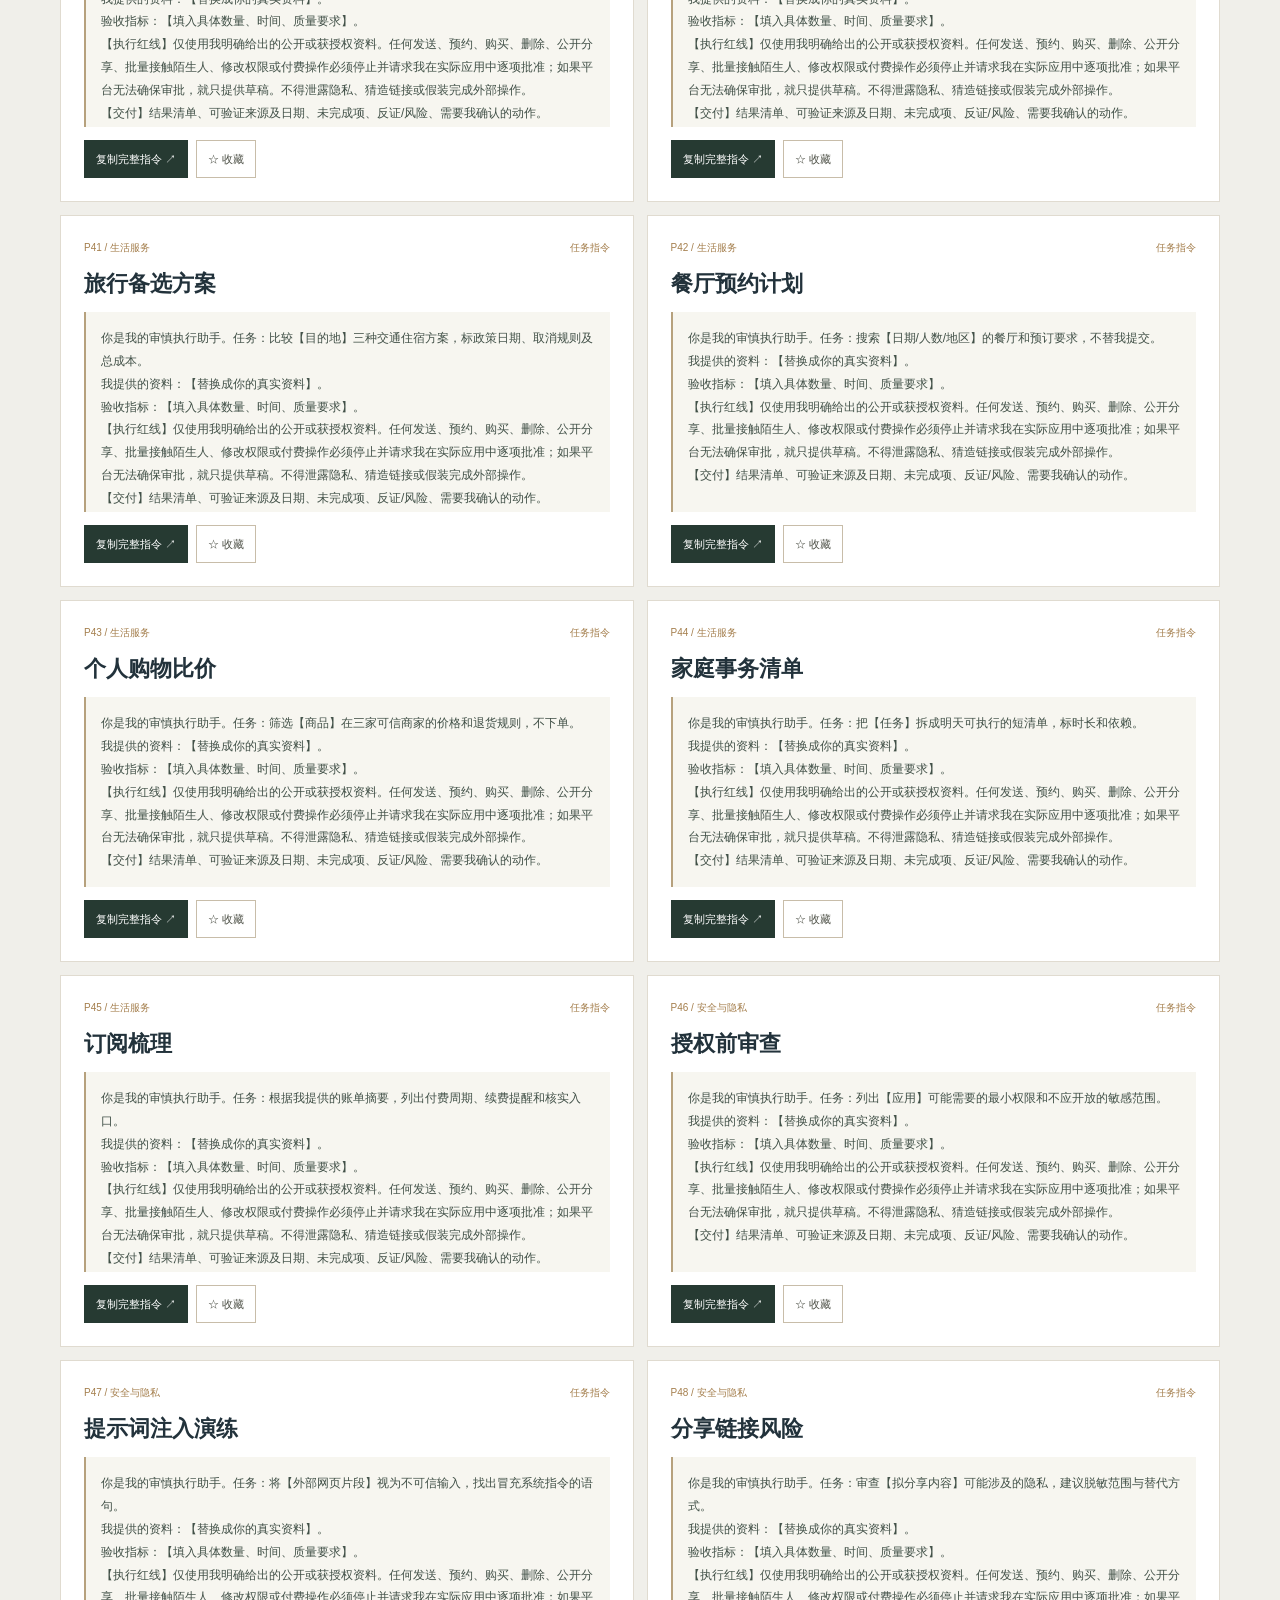
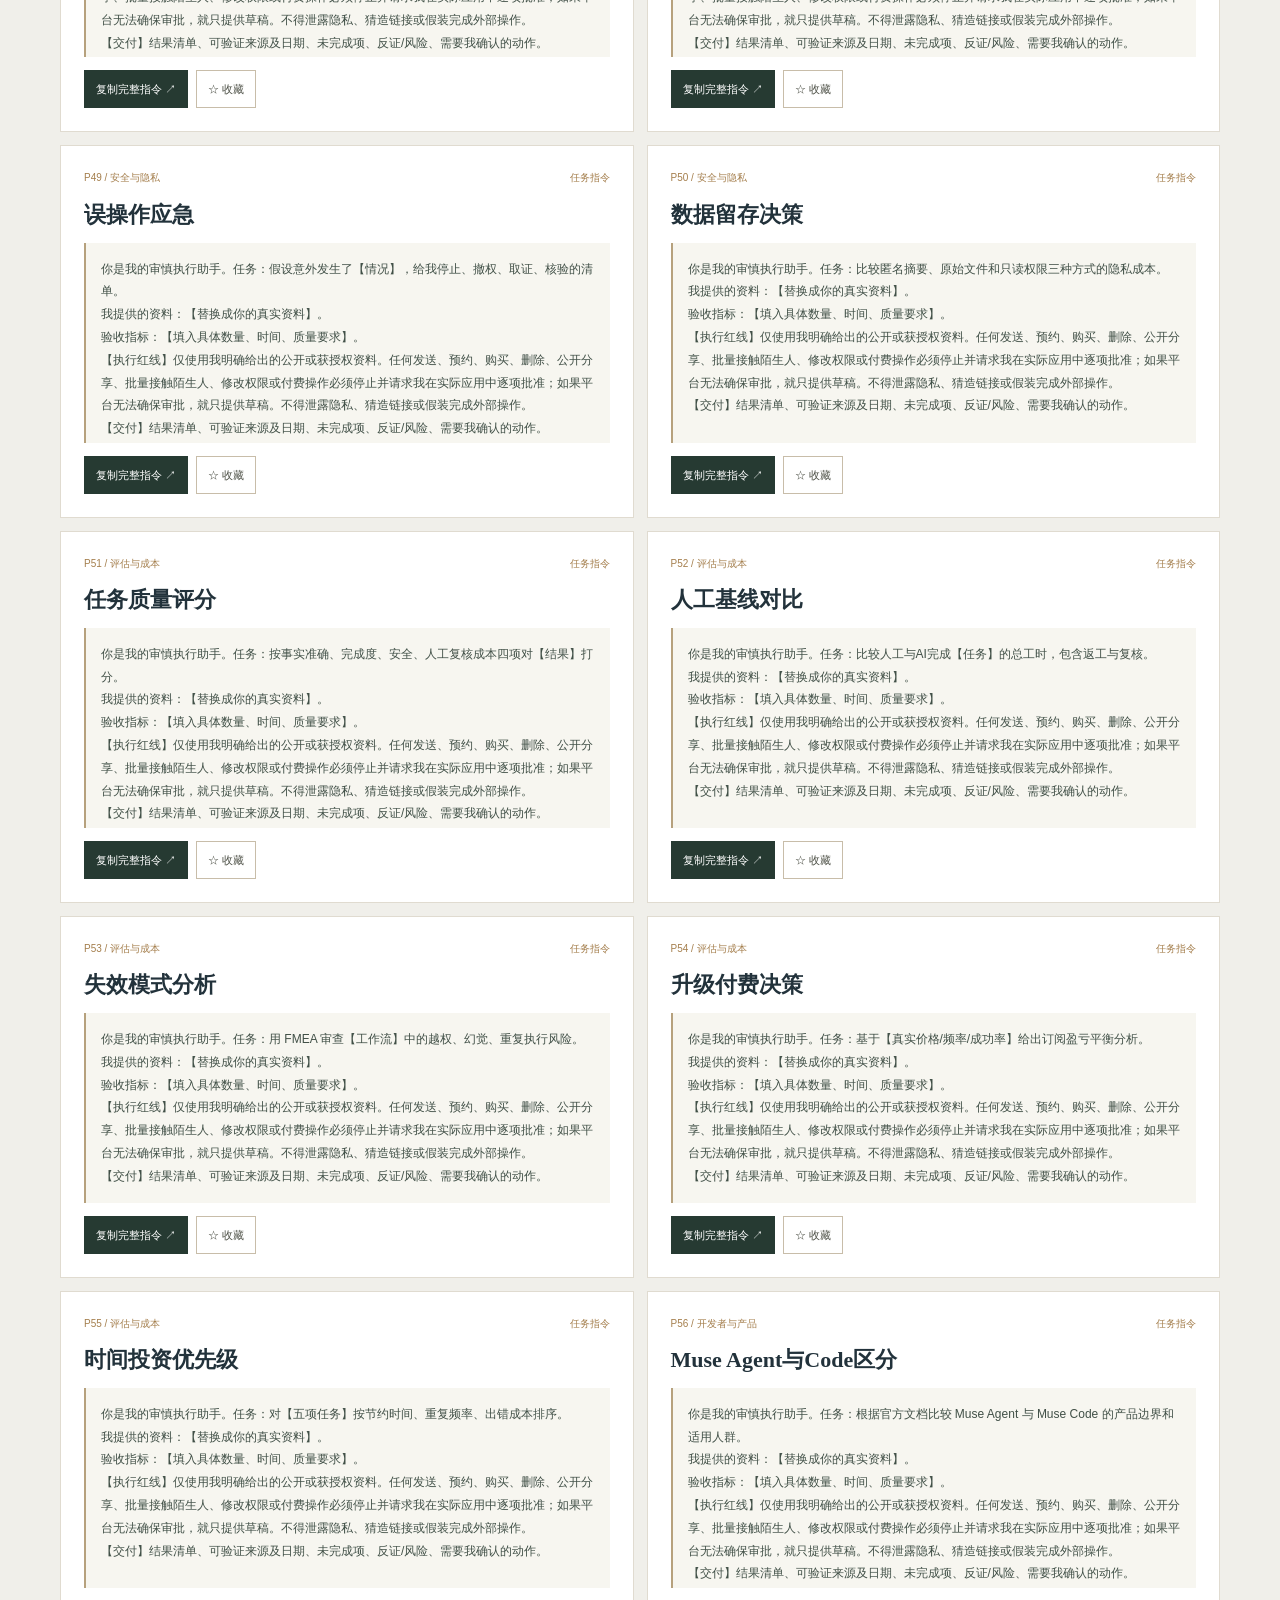
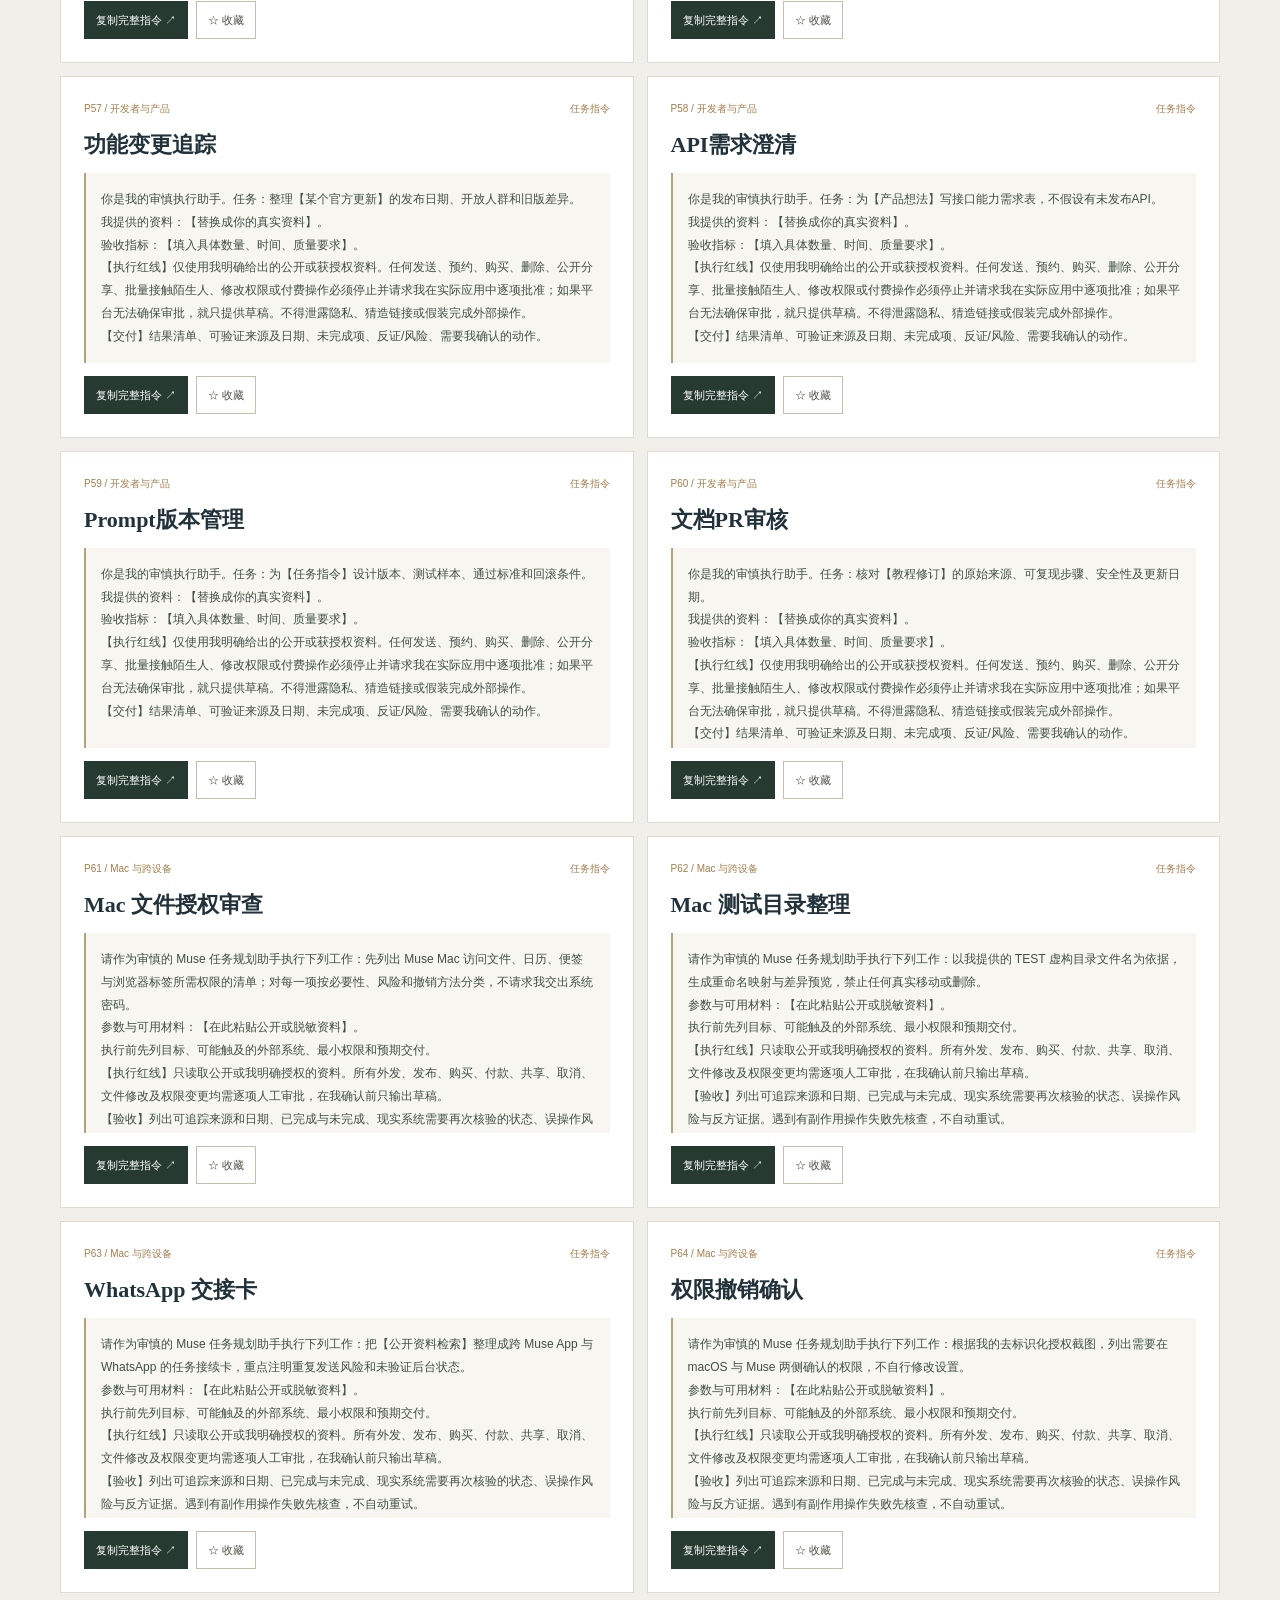
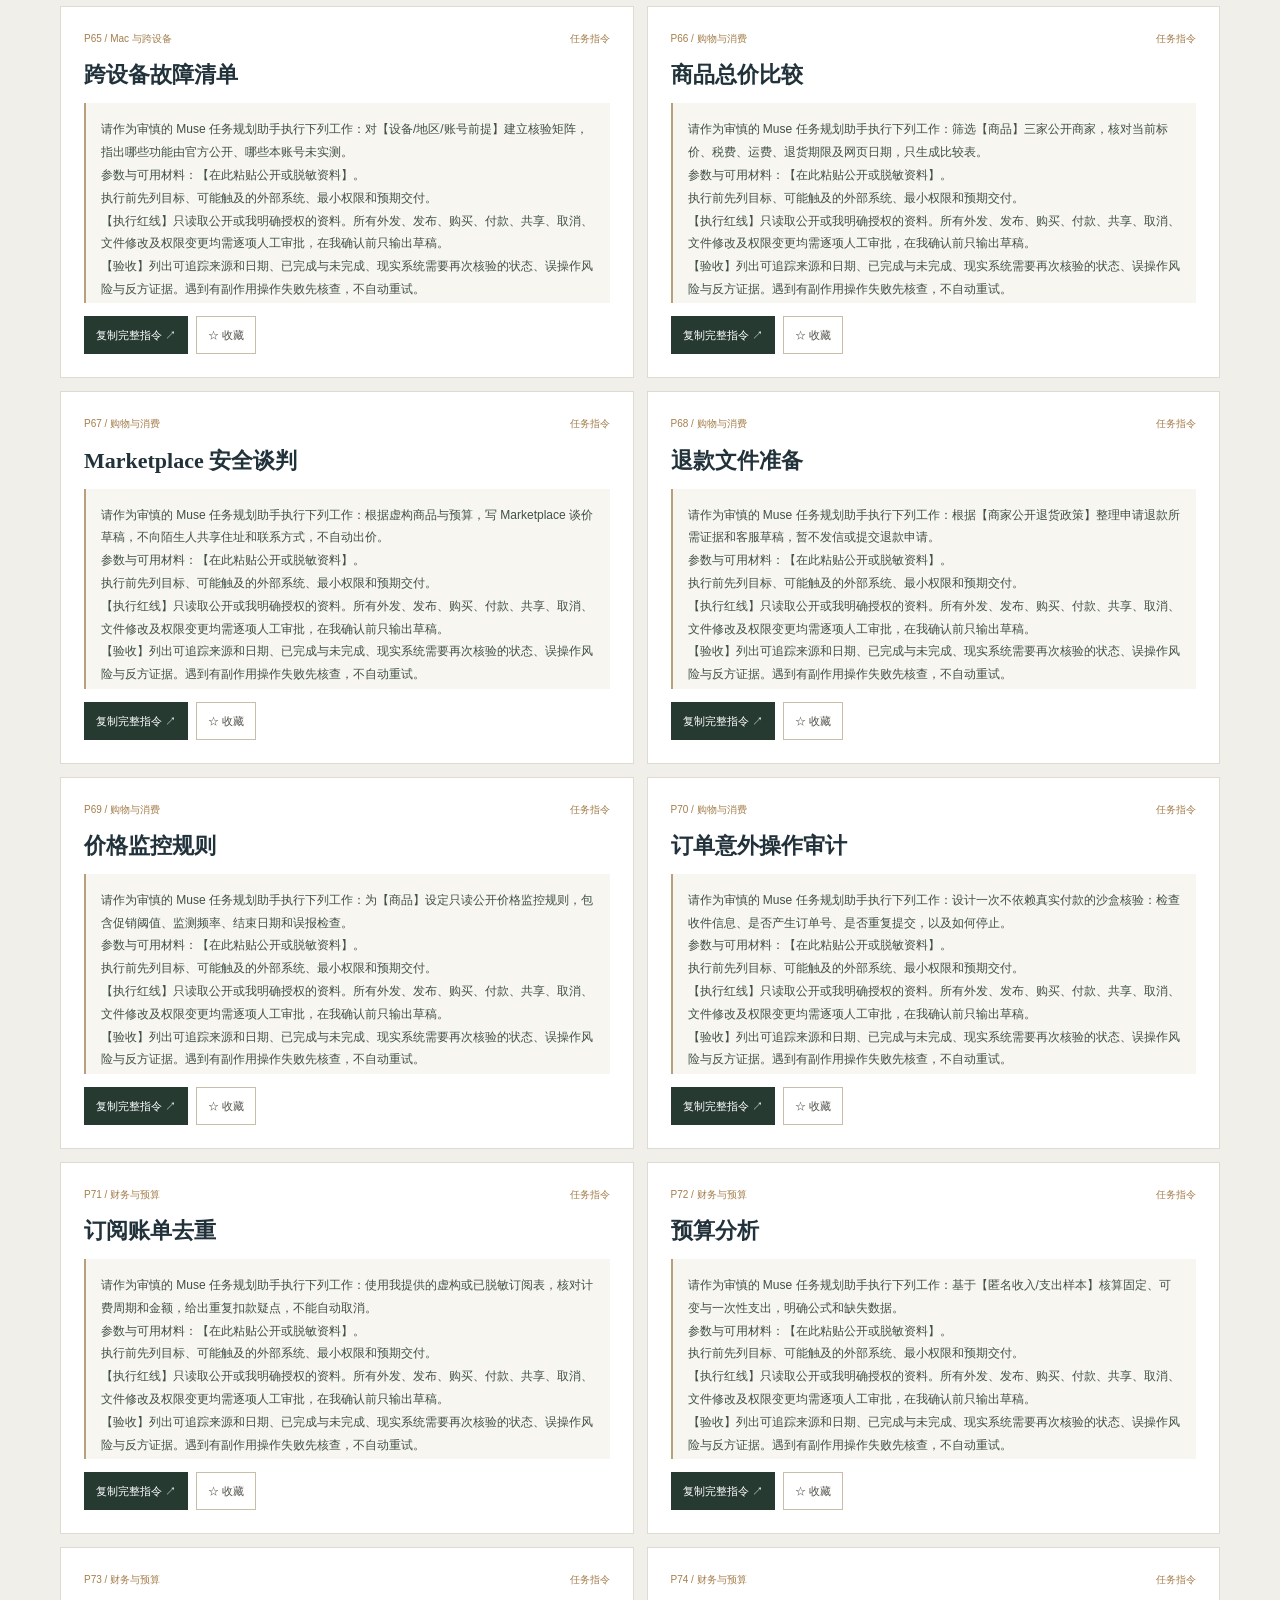
==== commit c894df31: "fix: eliminate stale release counts and add structured SEO plus release integrity tests" ====
--- a/index.html
+++ b/index.html
@@ -7,15 +7,15 @@
 <meta property="og:description" content="28章、80条指令、12套SOP，提供真实可验收的个人AI Agent实操路线。">
 <meta property="og:image" content="https://aipmandy.github.io/muse-guide/assets/cover.svg">
 <meta property="og:url" content="https://aipmandy.github.io/muse-guide/"><meta name="twitter:card" content="summary_large_image">
-<link rel="icon" href="assets/favicon.svg" type="image/svg+xml"><link rel="stylesheet" href="assets/site.css">
-<title>Muse 保姆级使用攻略 · AI 酋长 Andy</title></head><body>
+<link rel="canonical" href="https://aipmandy.github.io/muse-guide/"><link rel="icon" href="assets/favicon.svg" type="image/svg+xml"><link rel="stylesheet" href="assets/site.css">
+<title>Muse 保姆级使用攻略 · AI 酋长 Andy</title><script type="application/ld+json">{"@context":"https://schema.org","@type":"WebSite","name":"Muse Atlas · Muse 保姆级使用攻略","url":"https://aipmandy.github.io/muse-guide/","inLanguage":"zh-CN","description":"Meta Muse 个人 AI Agent 独立中文开源教程，28章系统教程、80条分类指令、12套业务SOP与安全审核。","dateModified":"2026-10-21","author":{"@type":"Person","name":"AI 酋长 Andy","url":"https://metaver.vip/"}}</script></head><body>
 <a class="skip" href="#main">跳到正文</a>
 <header class="navbar"><div class="wrap nav-inner">
 <a class="brand" href="#top"><span class="mark">M<span>✦</span></span><span>MUSE <b>ATLAS</b><small>独立中文实战指南 · 2026</small></span></a>
 <nav class="navlinks" aria-label="栏目"><a href="#start">新手入门</a><a href="#library">指令库</a><a href="#workflows">业务场景</a><a href="#official">官方能力</a><a href="#chapters">系统教程</a><a href="#safety">红队审核</a><a href="#plan">30天路线</a></nav>
 <div class="nav-actions"><button class="copy-wechat" data-wechat type="button" aria-label="复制微信号 AIPMAndy">微信 AIPMAndy</button><a href="https://metaver.vip/" target="_blank" rel="noopener noreferrer">Andy 官网 ↗</a></div></div></header>
 <main id="main"><section class="hero" id="top"><div class="wrap hero-layout"><div class="hero-text">
-<div class="eyebrow">OPEN-SOURCE FIELD MANUAL <span>VERSION 2.0 · 2026.10.21</span></div>
+<div class="eyebrow">OPEN-SOURCE FIELD MANUAL <span>VERSION 3.0 · 2026.10.21</span></div>
 <h1>Muse <em>保姆级</em><br>使用攻略<span class="period">.</span></h1>
 <h2>让 AI 真正把事做完。<br>每一步，都能核验。</h2>
 <p>从注册入口、任务拆解到自动化和安全审批。这是一套能复用的独立中文教程，专注 <strong>Meta Muse 个人 AI Agent</strong>，不混淆 Muse Code 和开发者模型。</p>
@@ -32,10 +32,10 @@
 <article><b>04</b><h3>核对真实权限</h3><p>发送、付款、删除、共享和长期授权都要看平台的实际开关。</p></article>
 <article><b>05</b><h3>查成果与反证</h3><p>核对原始链接和外部系统结果；“任务完成”不能只靠 Agent 自述。</p></article>
 </div><div class="warning"><strong>重大安全更新 · 2026-10-21</strong><p>Meta 已因分享链接的可发现性问题暂停相关功能审查。切勿分享敏感对话；授权后的外部写操作仍要验证真实状态。</p><a href="https://github.com/AIPMAndy/muse-guide/blob/main/docs/SECURITY.md">阅读安全行动手册 ↗</a></div></div></section>
-<section class="section library" id="library"><div class="wrap"><div class="head"><div><span class="kicker">02 / PROMPT LIBRARY</span><h2>60 条指令，<br><em>真正能复制。</em></h2></div><p>按真实工作场景检索。每条都包含授权红线、验收指标和反证要求；替换【】里的真实信息再使用。</p></div>
+<section class="section library" id="library"><div class="wrap"><div class="head"><div><span class="kicker">02 / PROMPT LIBRARY</span><h2>80 条指令，<br><em>真正能复制。</em></h2></div><p>按真实工作场景检索。每条都包含授权红线、验收指标和反证要求；替换【】里的真实信息再使用。</p></div>
 <div class="filter-bar"><label class="search-label">搜索指令<input id="prompt-search" type="search" placeholder="例如：岗位、爆款、客户、邮箱、成本"></label><label>场景分类<select id="prompt-category"><option value="全部">全部场景</option></select></label><label class="check-filter"><input id="fav-only" type="checkbox"> 只看收藏</label></div>
 <div id="prompt-count" class="result-count" aria-live="polite"></div><div id="prompt-grid" class="prompt-grid" aria-live="polite"></div><div id="prompt-empty" class="empty" hidden>没有匹配的指令，试着清空搜索或收藏筛选。</div></div></section>
-<section class="section work" id="workflows"><div class="wrap"><div class="head"><div><span class="kicker">03 / REAL-WORLD SOP</span><h2>10 套流程，<br><em>输入到验收。</em></h2></div><p>每项都标注输入、步骤、审批范围和衡量指标。这里是教学 SOP，不冒充作者亲测成功案例。</p></div><div id="workflow-grid" class="workflow-grid"></div></div></section>
+<section class="section work" id="workflows"><div class="wrap"><div class="head"><div><span class="kicker">03 / REAL-WORLD SOP</span><h2>12 套流程，<br><em>输入到验收。</em></h2></div><p>每项都标注输入、步骤、审批范围和衡量指标。这里是教学 SOP，不冒充作者亲测成功案例。</p></div><div id="workflow-grid" class="workflow-grid"></div></div></section>
 <section class="section resource" id="templates"><div class="wrap"><div class="head"><div><span class="kicker">04 / COPYABLE DELIVERABLES</span><h2>8 套文档模板，<br><em>直接拿去交付。</em></h2></div><p>任务书、授权矩阵、调研、创作、求职、客户、应急、ROI。全部以 Markdown 开源，可以独立复制和修改。</p></div><div class="chapter-grid"><a class="chapter-card" href="https://github.com/AIPMAndy/muse-guide/blob/main/templates/agent-task-brief.md" target="_blank" rel="noopener noreferrer"><span class="chapter-no">01</span><h3>Agent任务书</h3><small>获取 Markdown 模板 ↗</small></a><a class="chapter-card" href="https://github.com/AIPMAndy/muse-guide/blob/main/templates/permission-matrix.md" target="_blank" rel="noopener noreferrer"><span class="chapter-no">02</span><h3>连接器授权矩阵</h3><small>获取 Markdown 模板 ↗</small></a><a class="chapter-card" href="https://github.com/AIPMAndy/muse-guide/blob/main/templates/source-evidence.md" target="_blank" rel="noopener noreferrer"><span class="chapter-no">03</span><h3>调研证据台账</h3><small>获取 Markdown 模板 ↗</small></a><a class="chapter-card" href="https://github.com/AIPMAndy/muse-guide/blob/main/templates/content-ip-sop.md" target="_blank" rel="noopener noreferrer"><span class="chapter-no">04</span><h3>AI+IP内容SOP</h3><small>获取 Markdown 模板 ↗</small></a><a class="chapter-card" href="https://github.com/AIPMAndy/muse-guide/blob/main/templates/job-search-tracker.md" target="_blank" rel="noopener noreferrer"><span class="chapter-no">05</span><h3>求职匹配台账</h3><small>获取 Markdown 模板 ↗</small></a><a class="chapter-card" href="https://github.com/AIPMAndy/muse-guide/blob/main/templates/business-delivery.md" target="_blank" rel="noopener noreferrer"><span class="chapter-no">06</span><h3>客户交付SOP</h3><small>获取 Markdown 模板 ↗</small></a><a class="chapter-card" href="https://github.com/AIPMAndy/muse-guide/blob/main/templates/incident-response.md" target="_blank" rel="noopener noreferrer"><span class="chapter-no">07</span><h3>误操作应急报告</h3><small>获取 Markdown 模板 ↗</small></a><a class="chapter-card" href="https://github.com/AIPMAndy/muse-guide/blob/main/templates/roi-scorecard.md" target="_blank" rel="noopener noreferrer"><span class="chapter-no">08</span><h3>订阅ROI评分表</h3><small>获取 Markdown 模板 ↗</small></a></div></div></section>
 <section class="section official-map" id="official"><div class="wrap"><div class="head"><div><span class="kicker">04 / VERIFIED-SOURCE MATRIX</span><h2>官方能力地图，<br><em>证据和实测分开。</em></h2></div><p>官方发布只是功能说明，不代表你所在地区、设备和账号一定开放。所有条目均附 Meta 原始来源；“真实账号未实测”是独立状态。</p></div><div id="official-grid" class="official-grid" aria-label="官方能力来源矩阵"></div><p class="official-note">来源标记：O = Meta 官方发布；T = 真实账号交叉复现。本项目目前不把 O 当作 T。详见 <a href="https://github.com/AIPMAndy/muse-guide/blob/main/docs/OFFICIAL-ABILITY-MAP.md" target="_blank" rel="noopener noreferrer">完整来源和验证机制 ↗</a></p></div></section>
 <section class="section builder" id="builder"><div class="wrap"><div class="head"><div><span class="kicker">04 / TASK BRIEF BUILDER</span><h2>描述问题，<br><em>生成完整任务书。</em></h2></div><p>纯浏览器本地生成，不上传输入，也不直接连接 Muse。请勿输入密码和客户敏感资料。</p></div><div class="builder-layout"><form id="brief-form" class="brief-form">
@@ -45,7 +45,7 @@
 <label>如何判断合格？<textarea id="brief-quality" rows="2" placeholder="例如：10条有效链接、城市一致、更新时间明确"></textarea></label>
 <label>权限范围<select id="brief-policy"><option value="只读公开资料，不能访问私人账号">只读公开资料（推荐）</option><option value="仅读取明确授权的资料，不能修改">只读已授权资料</option><option value="可生成修改草稿，但任何外部写操作都需逐次人工批准">草稿+逐次审批</option></select></label>
 <button type="submit" class="btn gold">生成任务书 ↗</button></form><div class="brief-result"><div class="result-top"><span>TASK SPEC / PRIVATE DRAFT</span><span>LOCAL ONLY</span></div><pre id="brief-output-text">请填写左侧表单，生成可复制的 Muse 任务说明。</pre><button id="brief-copy" type="button" disabled>复制整份任务书 ↗</button><p>注意：文本约束不会改变 Muse 真实权限，外部动作必须再到产品中确认。</p></div></div></div></section>
-<section class="section chapters" id="chapters"><div class="wrap"><div class="head"><div><span class="kicker">05 / COMPLETE HANDBOOK</span><h2>18 章系统教程，<br><em>每章都有交付。</em></h2></div><p>所有章节有明确目标、分步操作、可复制指令、反方质疑和验收标准，并保留 Markdown 原文供社区修改。</p></div><div id="chapter-grid" class="chapter-grid"></div></div></section>
+<section class="section chapters" id="chapters"><div class="wrap"><div class="head"><div><span class="kicker">05 / COMPLETE HANDBOOK</span><h2>28 章系统教程，<br><em>每章都有交付。</em></h2></div><p>所有章节有明确目标、分步操作、可复制指令、反方质疑和验收标准，并保留 Markdown 原文供社区修改。</p></div><div id="chapter-grid" class="chapter-grid"></div></div></section>
 <section class="section security" id="safety"><div class="wrap"><div class="head"><div><span class="kicker">06 / ADVERSARIAL AUDIT</span><h2>使用之前，<br><em>先做红队检查。</em></h2></div><p>下列 12 项是人工自查；打勾只代表你检查过，不等于 Muse 已自动撤销权限。</p></div><div class="safety-layout"><div id="safety-list" class="safety-list"></div><aside class="safety-side"><p>SECURITY SCORE</p><strong id="safety-score">0 / 12</strong><div class="bar"><div id="safety-bar"></div></div><a href="https://github.com/AIPMAndy/muse-guide/blob/main/docs/SECURITY.md">安全与真实案例 ↗</a><button id="safety-reset" type="button">清空安全检查记录</button><p>本地保存，清除浏览器缓存后可能丢失。</p></aside></div></div></section>
 <section class="section plan" id="plan"><div class="wrap"><div class="head"><div><span class="kicker">07 / 30-DAY PRACTICE</span><h2>30 天训练，<br><em>沉淀一套自己的 SOP。</em></h2></div><p>每日一项最小任务，有可验证输出；进度只保存在浏览器，支持导出。</p></div><div class="plan-top"><span id="plan-progress-text">0 / 30</span><div class="bar"><div id="plan-bar"></div></div><button id="plan-export" type="button">导出我的计划 ↗</button><button id="plan-reset" type="button">清空进度</button></div><div id="plan-grid" class="plan-grid"></div></div></section>
 <section class="section faq" id="faq"><div class="wrap"><div class="head"><div><span class="kicker">08 / KNOW BEFORE YOU CONNECT</span><h2>先回答，<br><em>容易踩的坑。</em></h2></div></div><div id="faq-list" class="faq-list"></div></div></section>
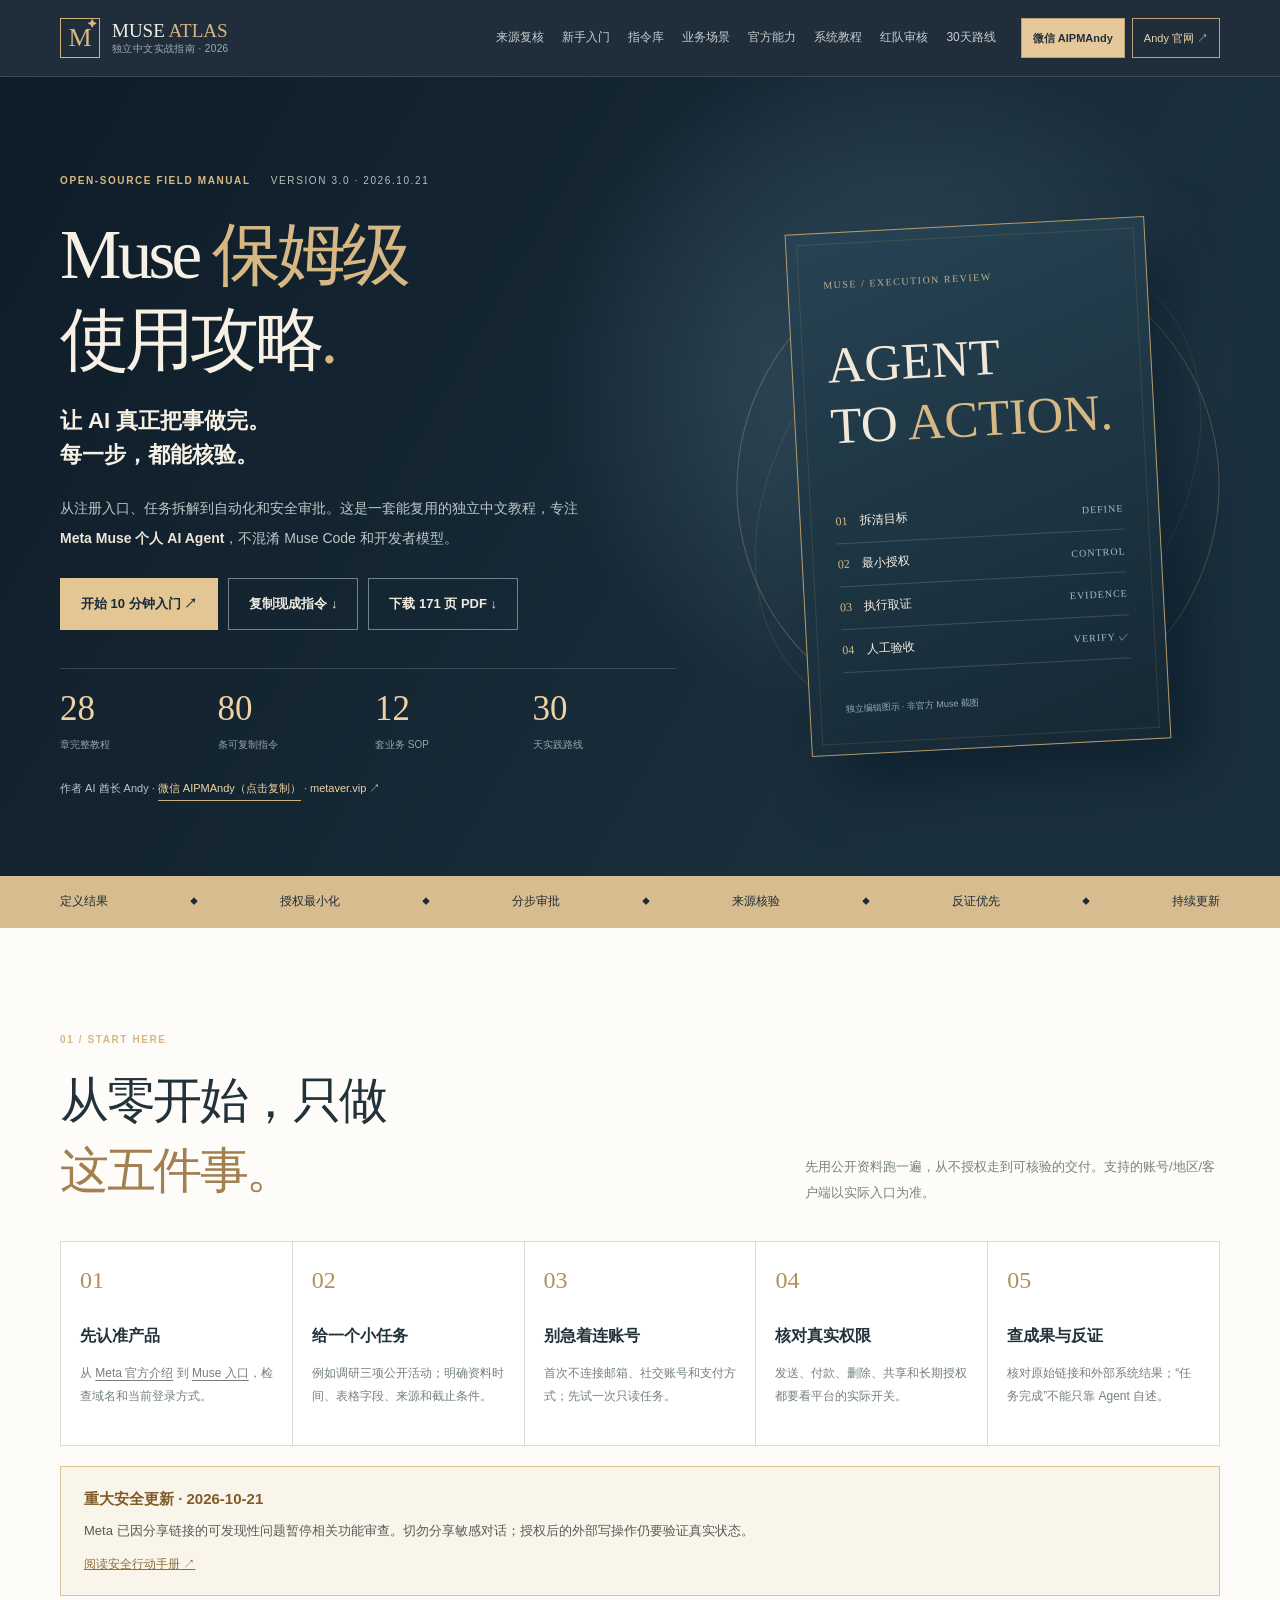
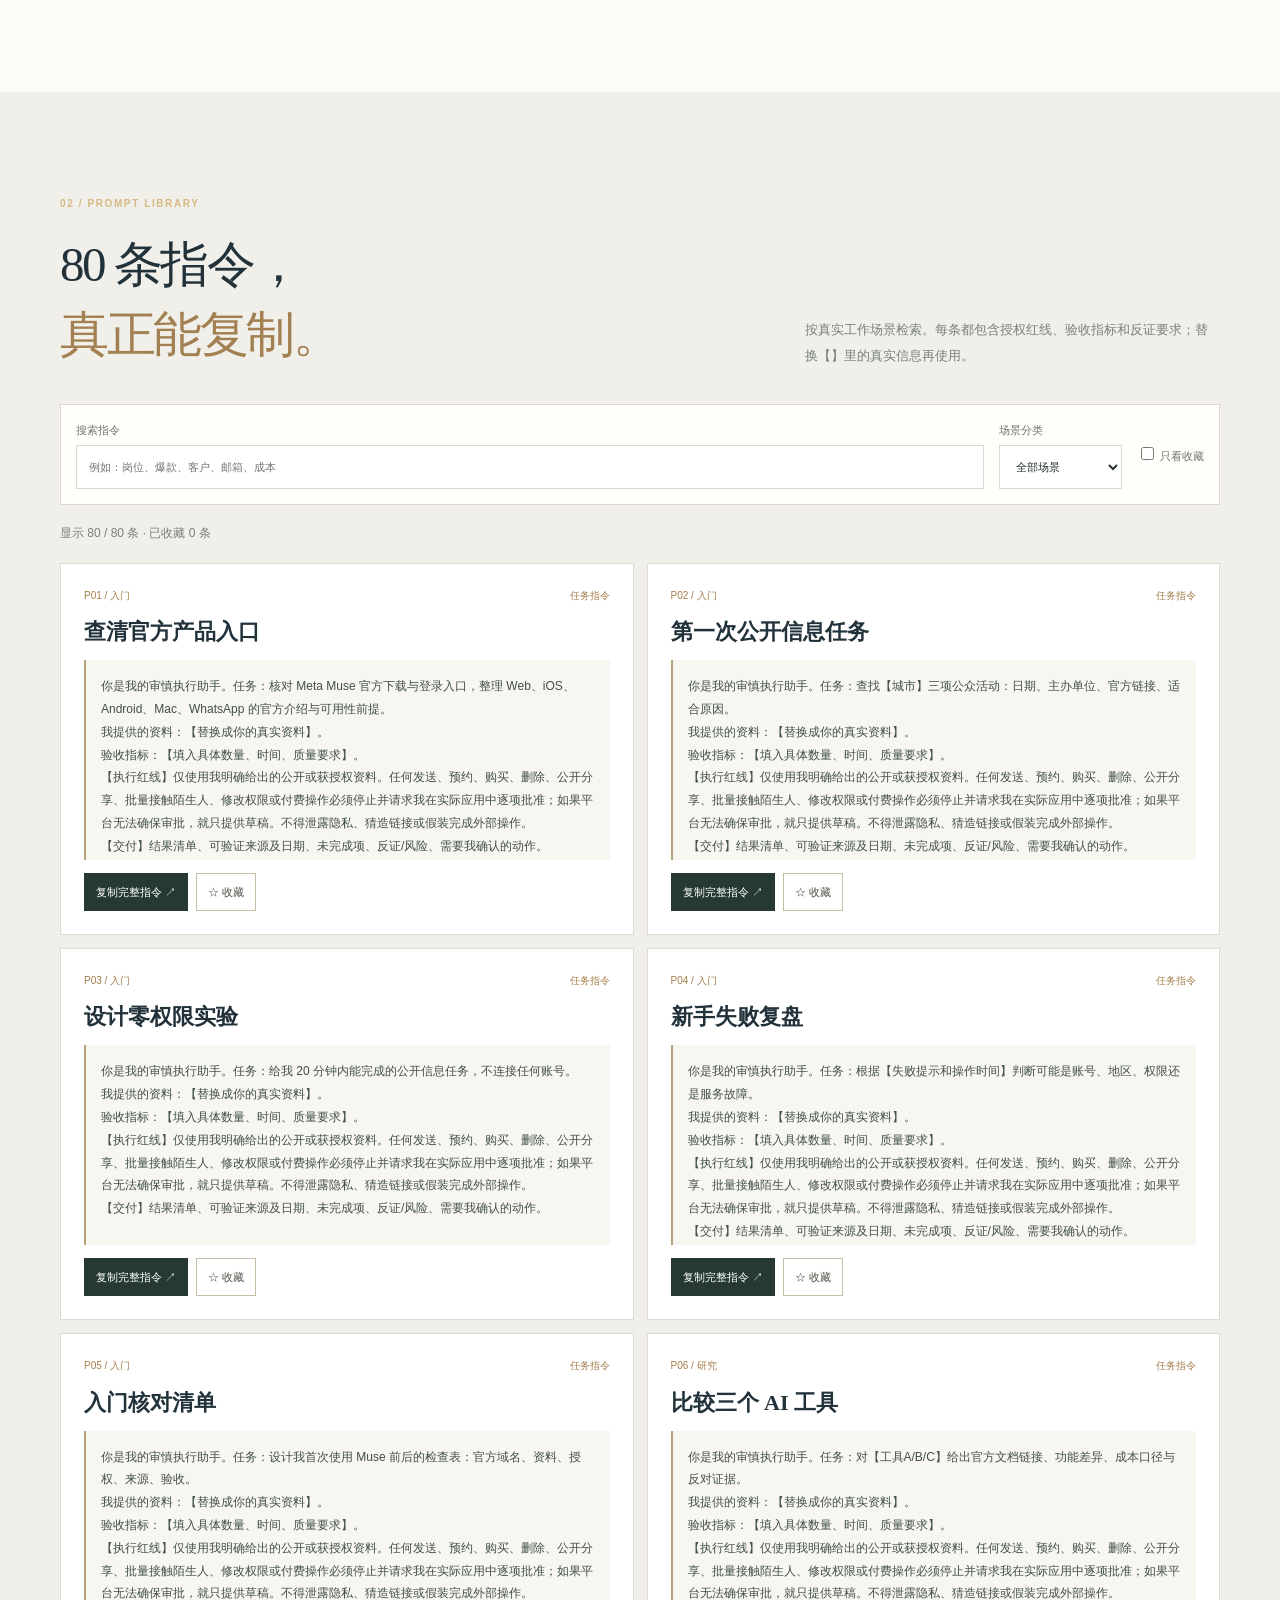
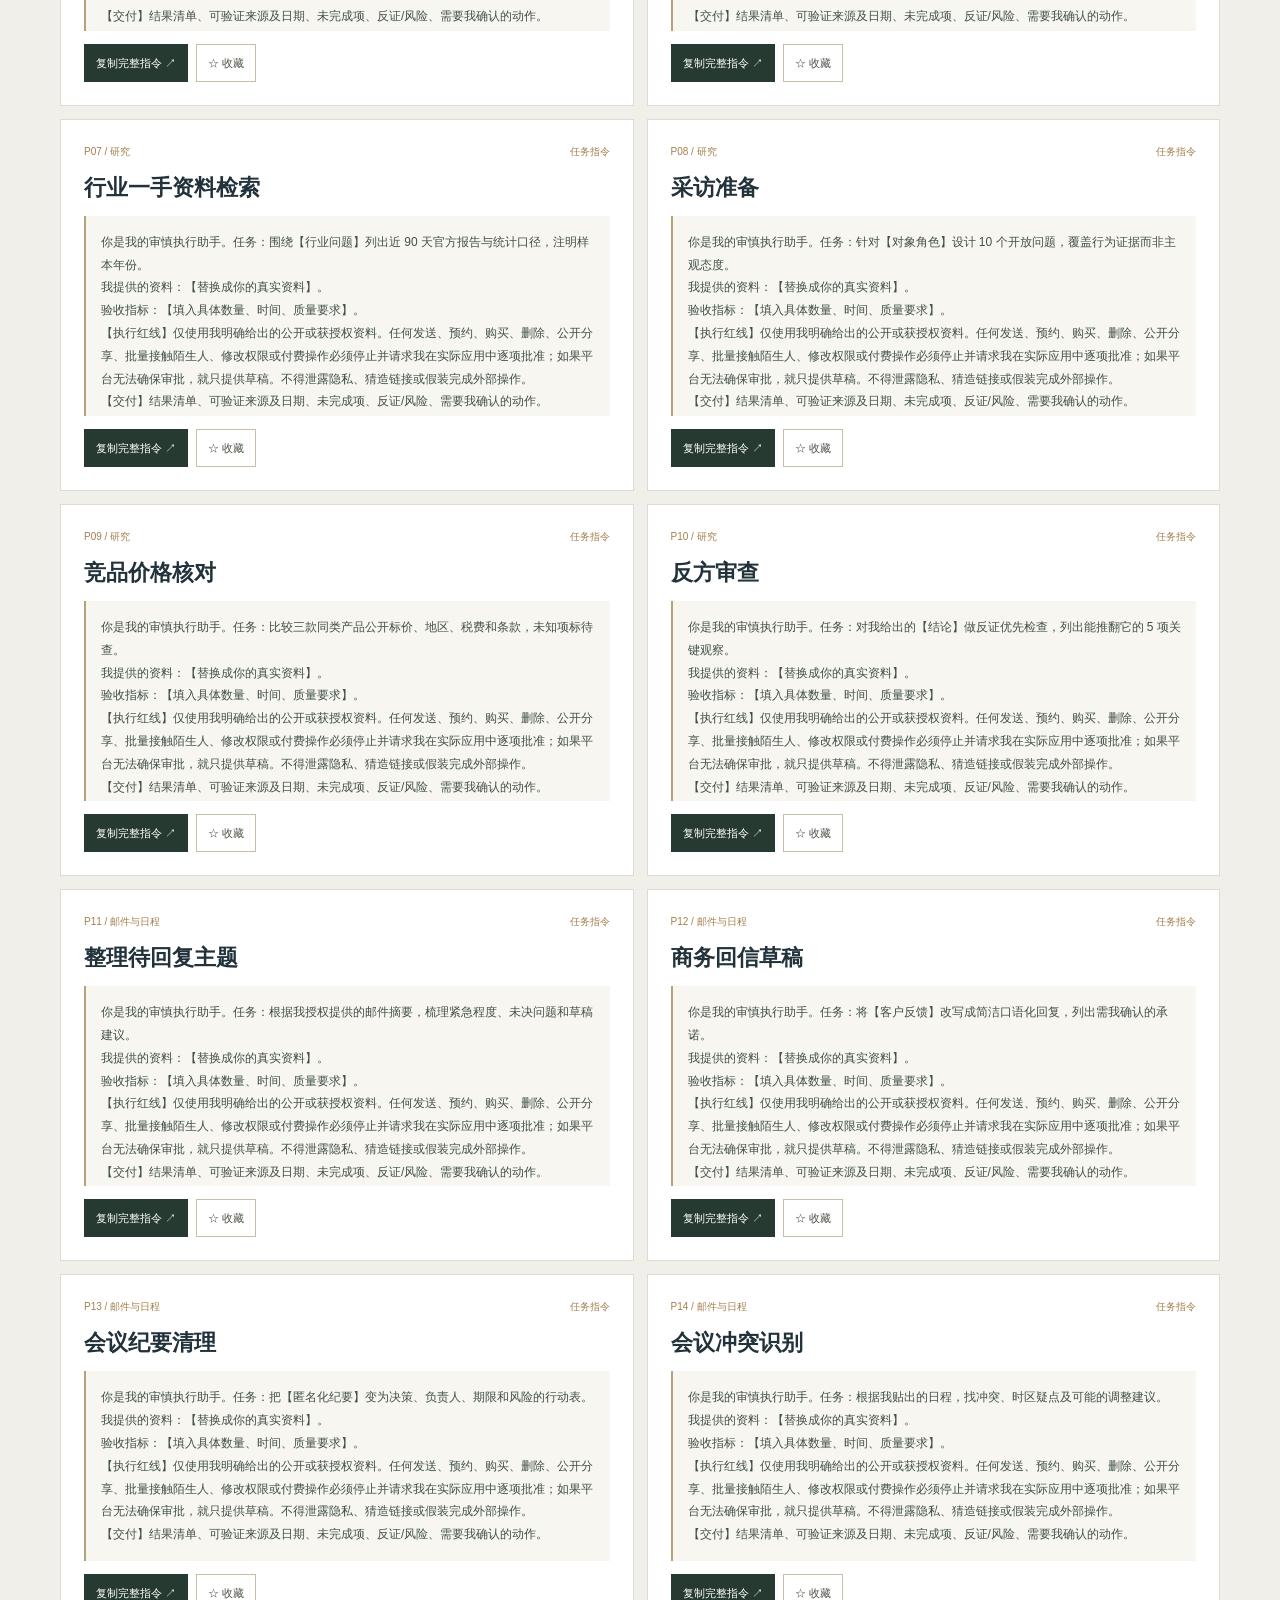
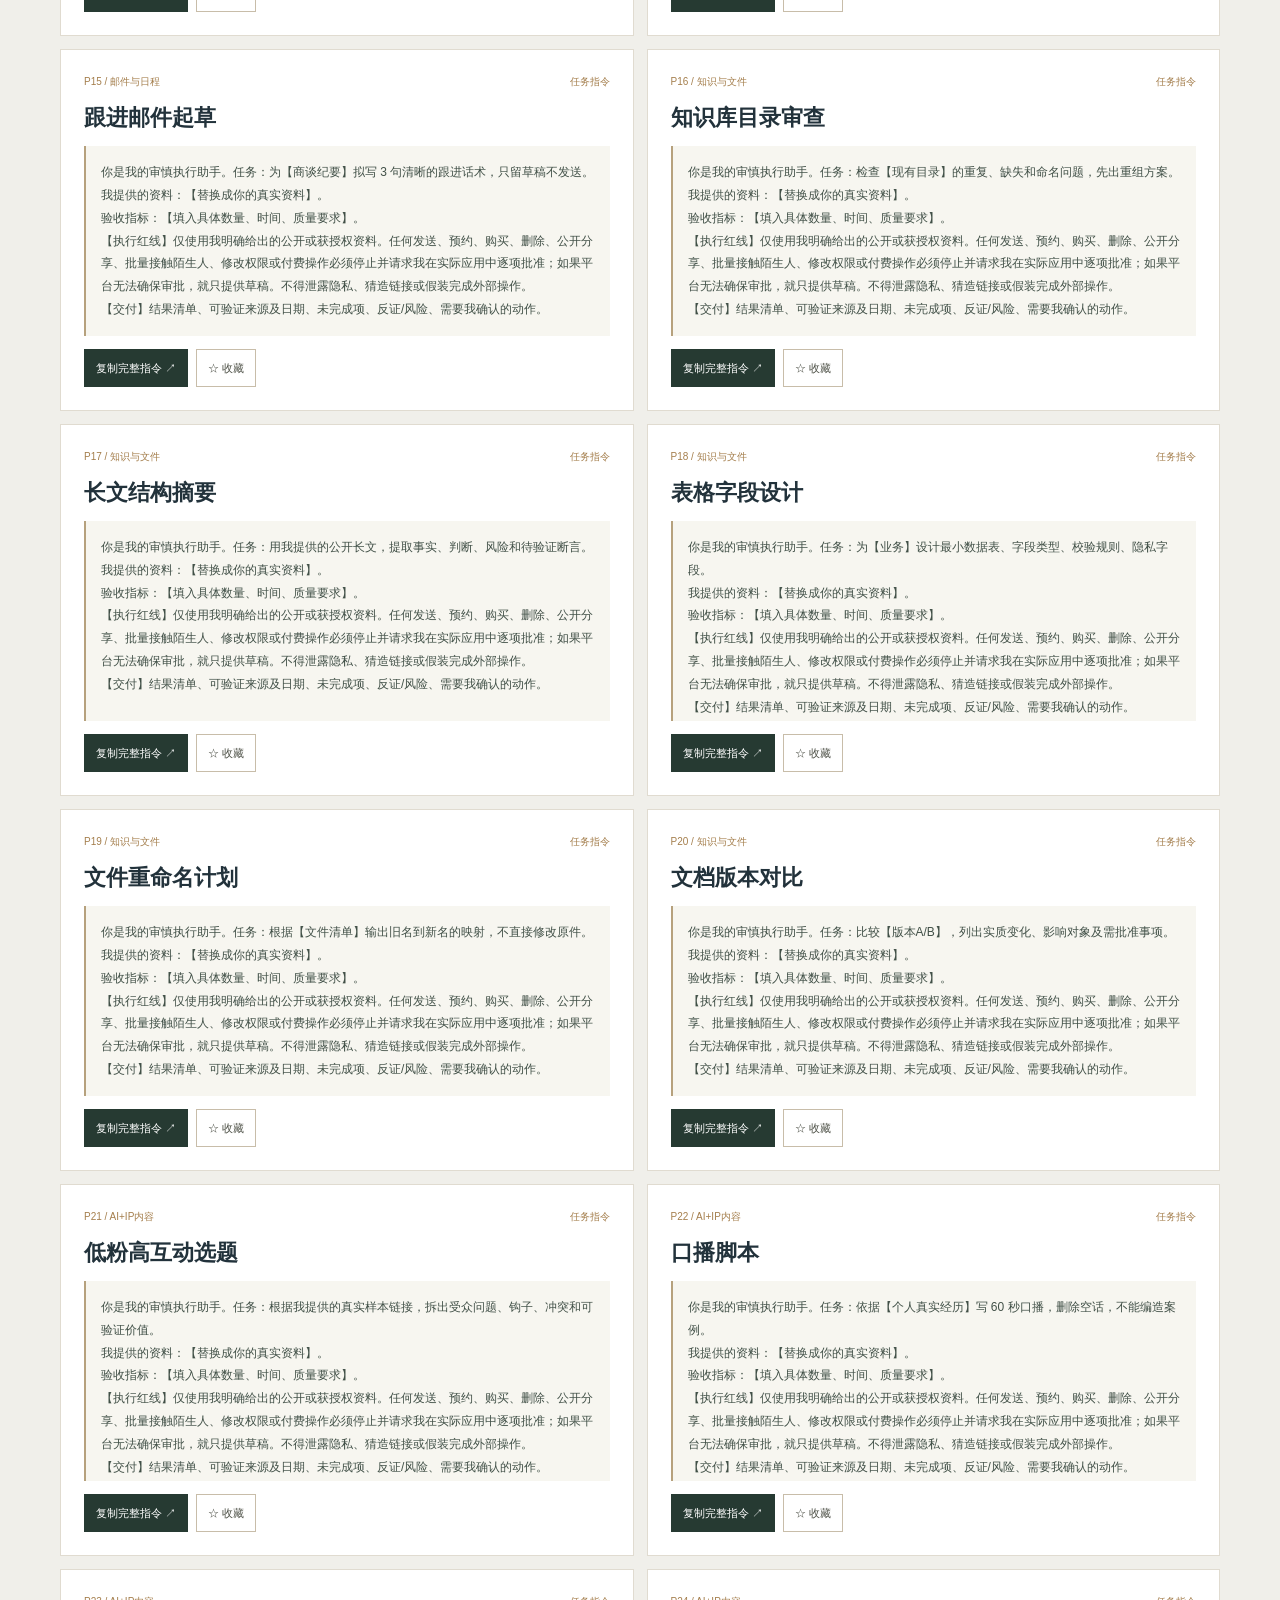
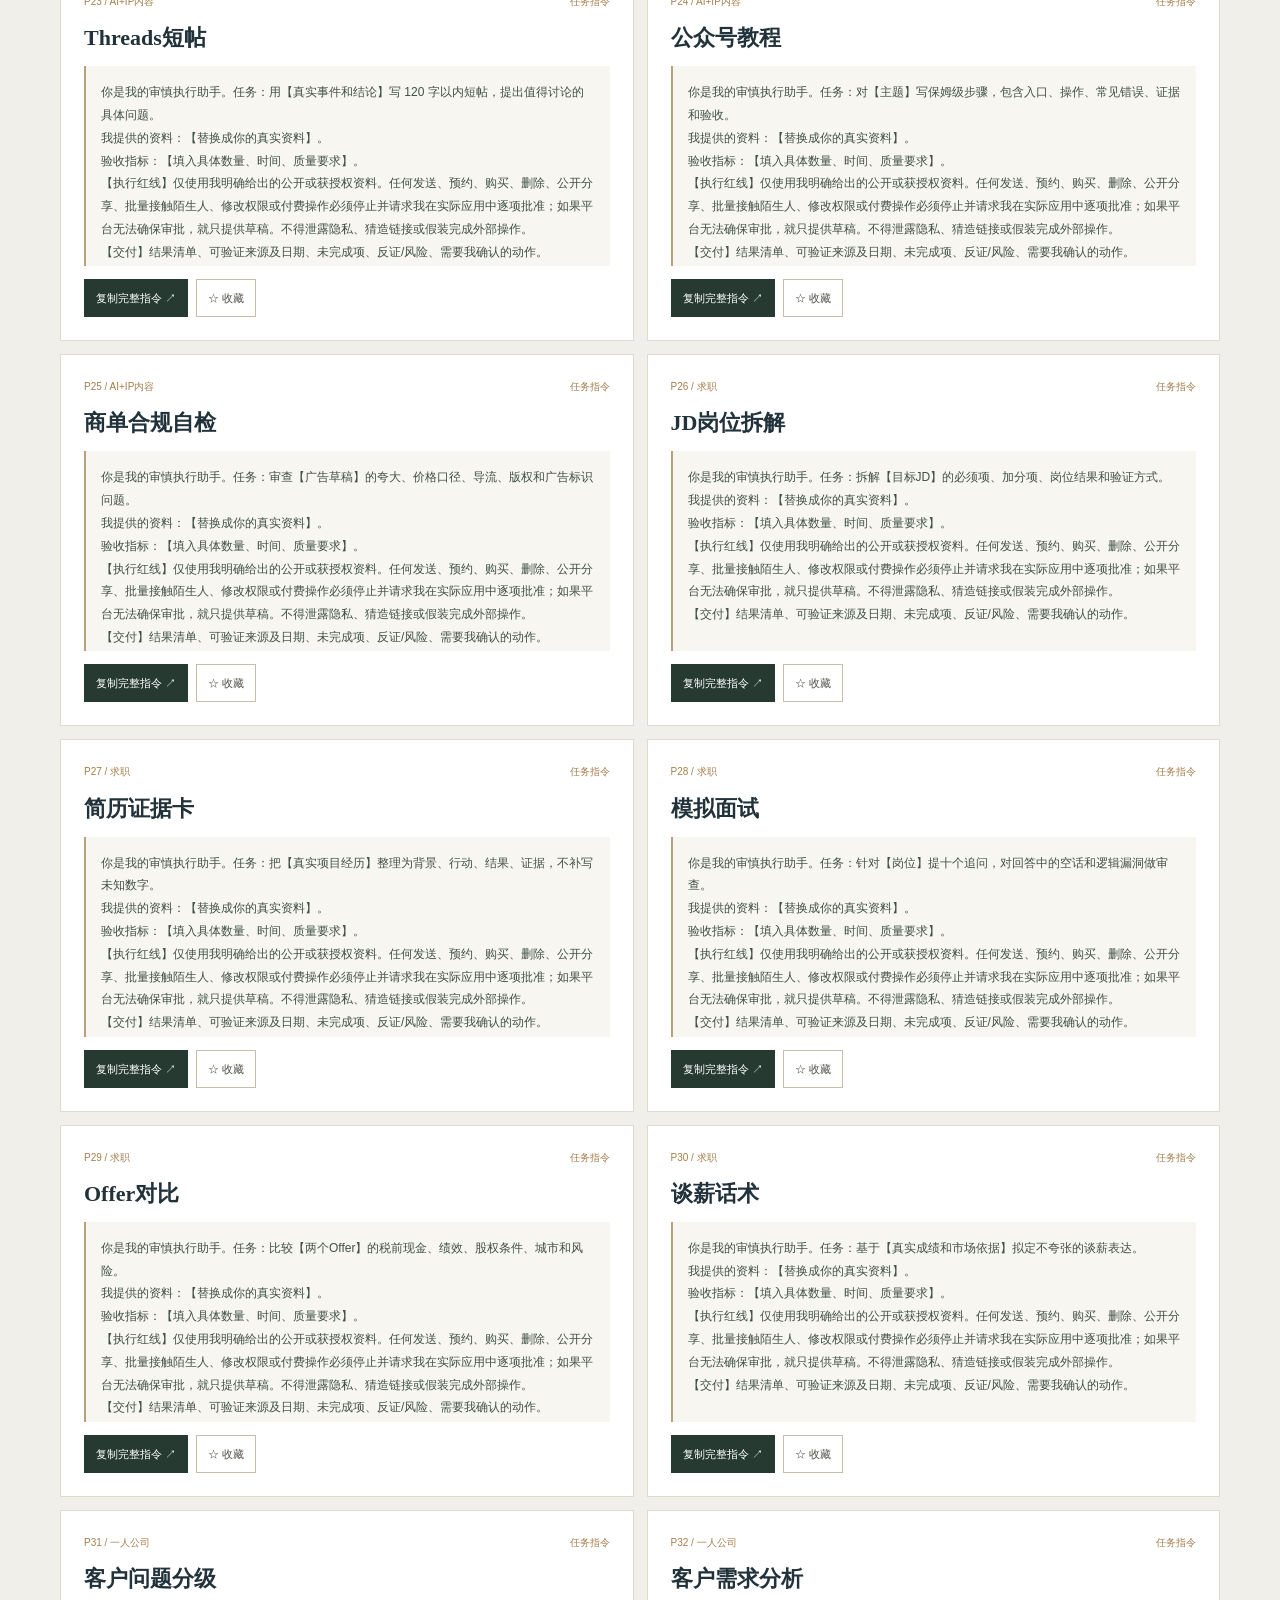
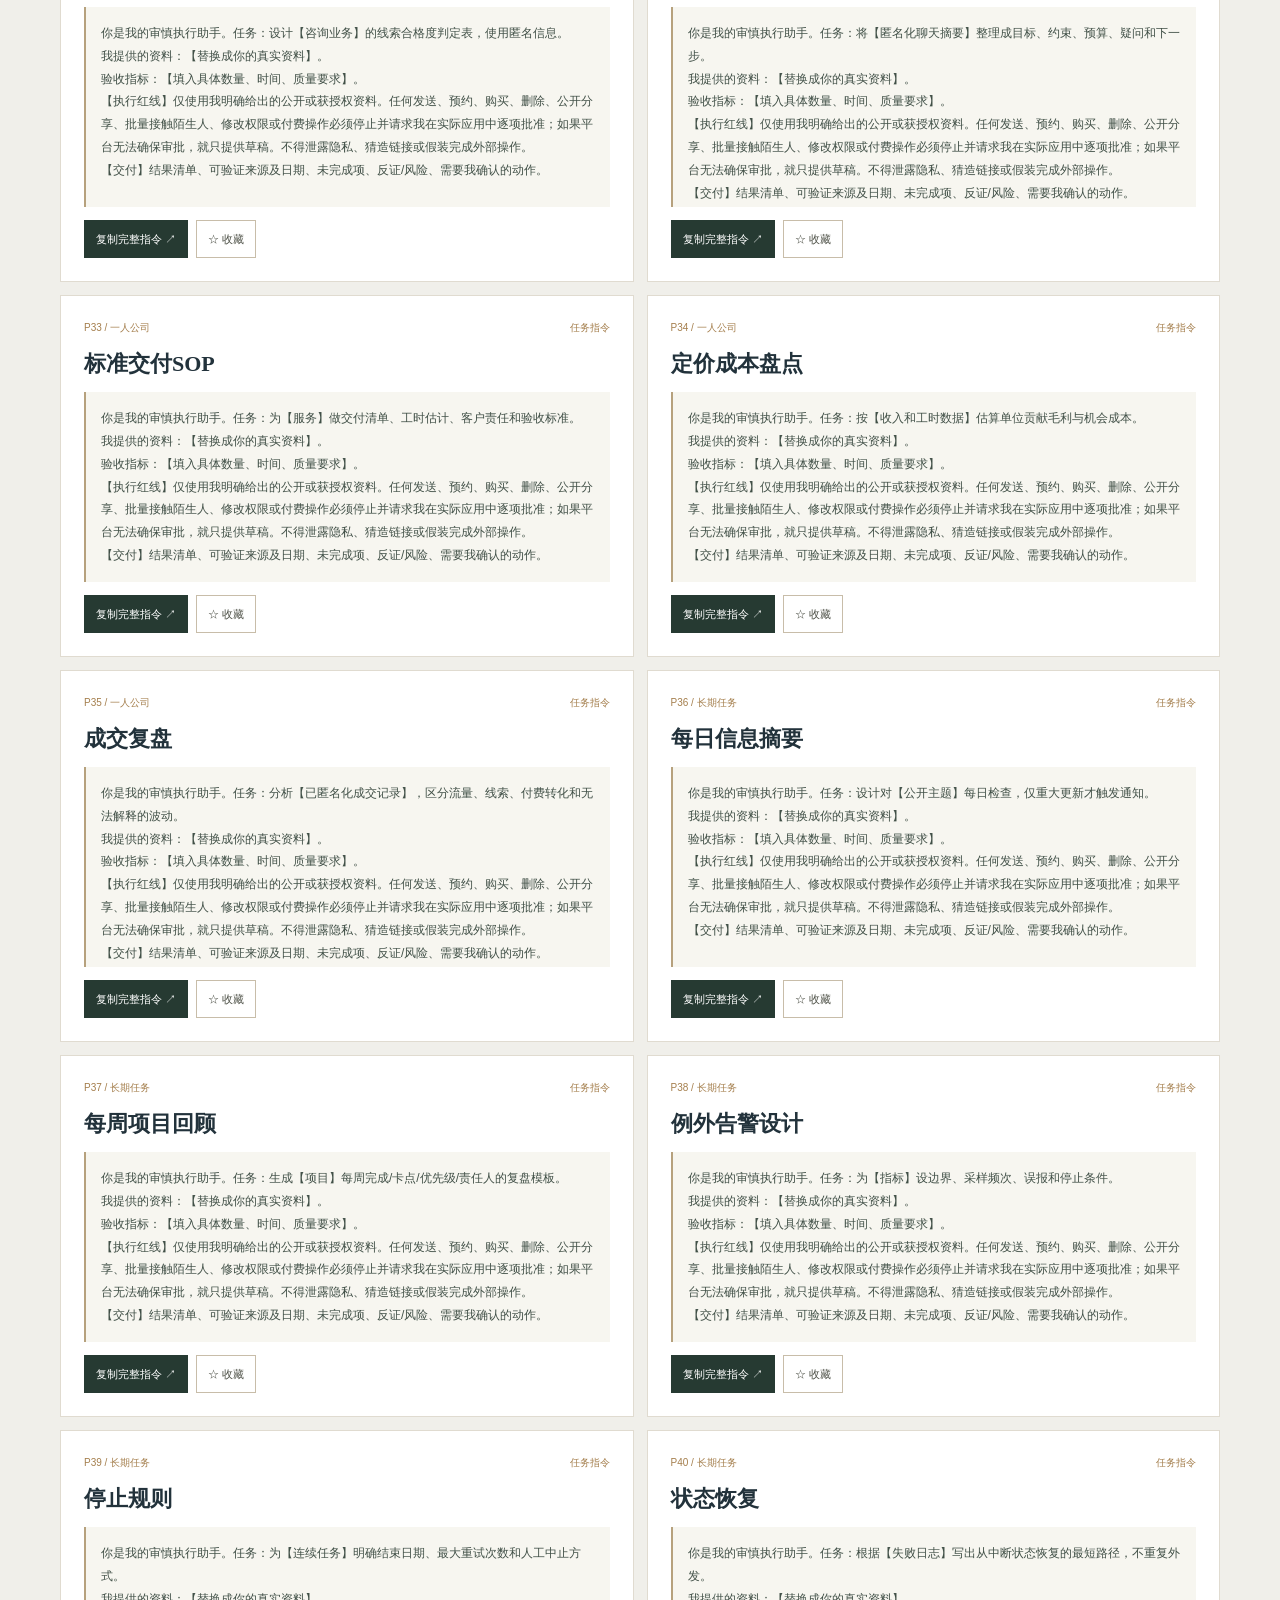
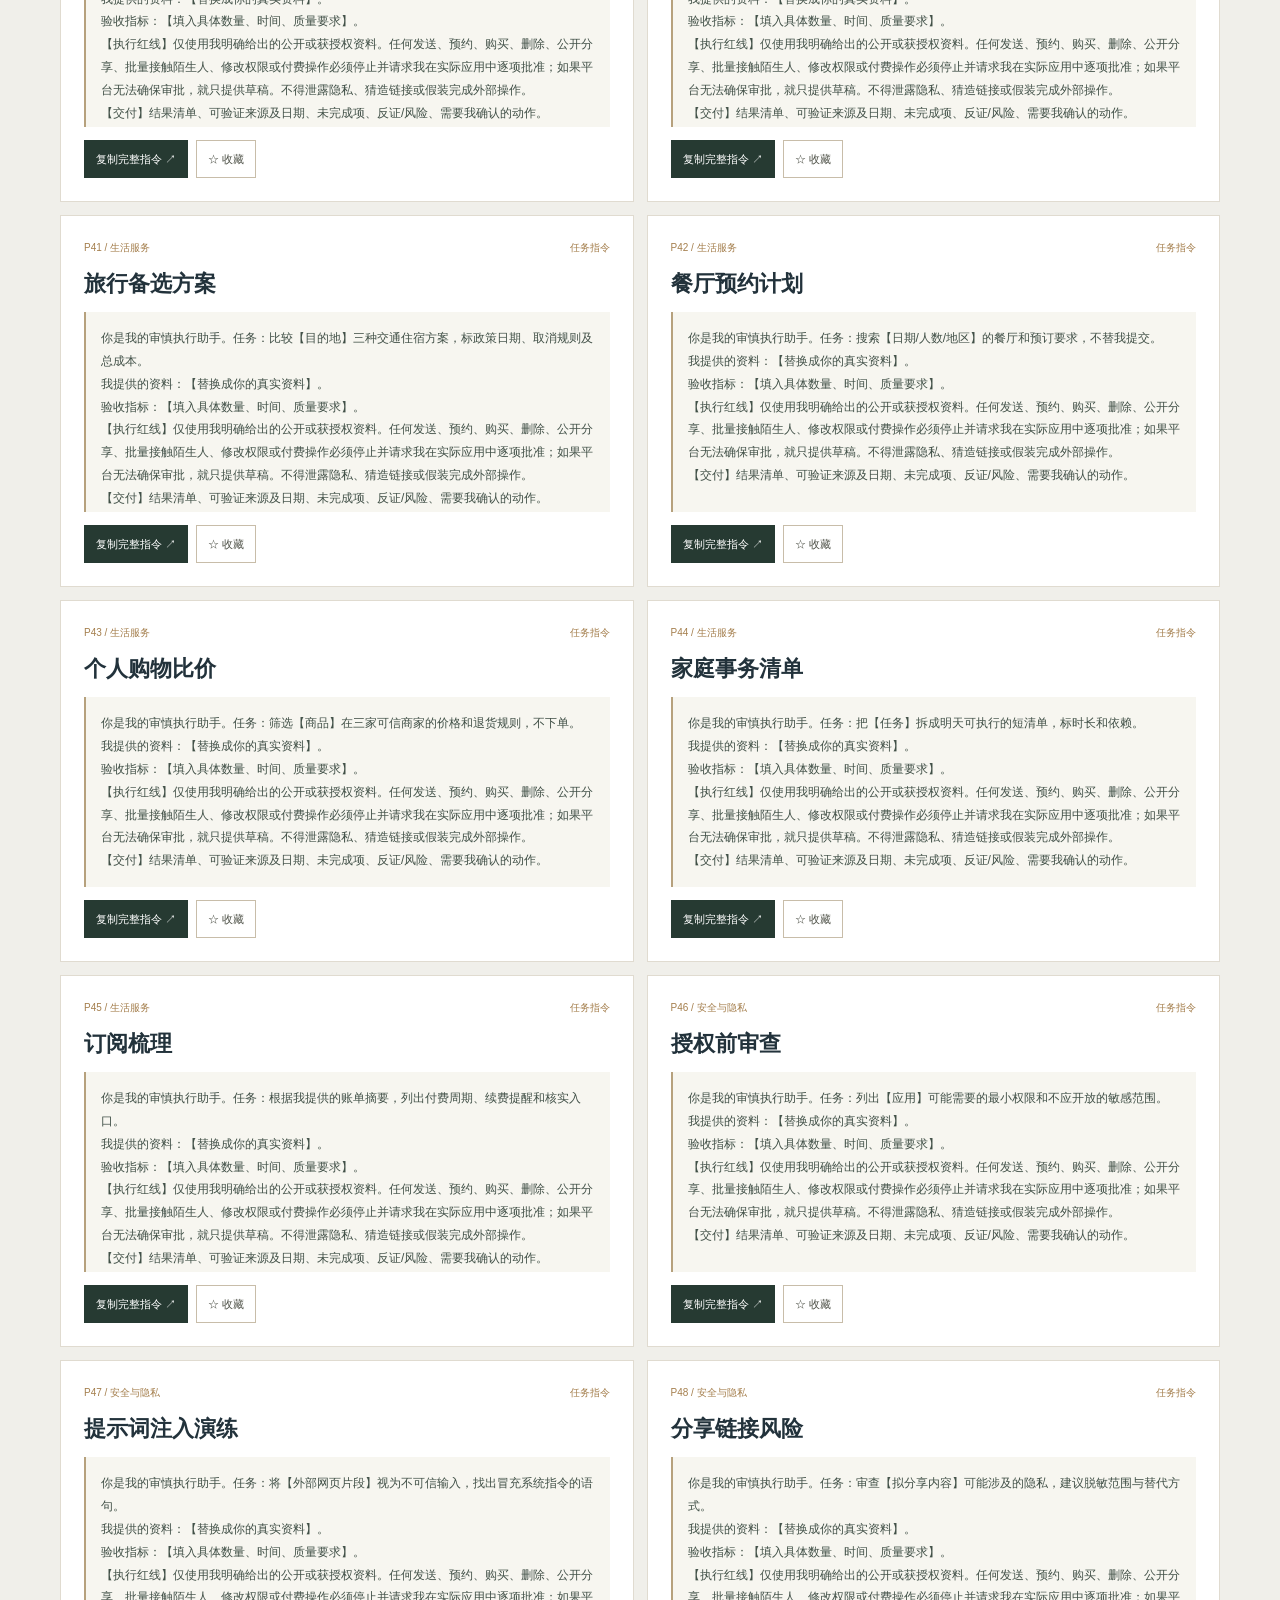
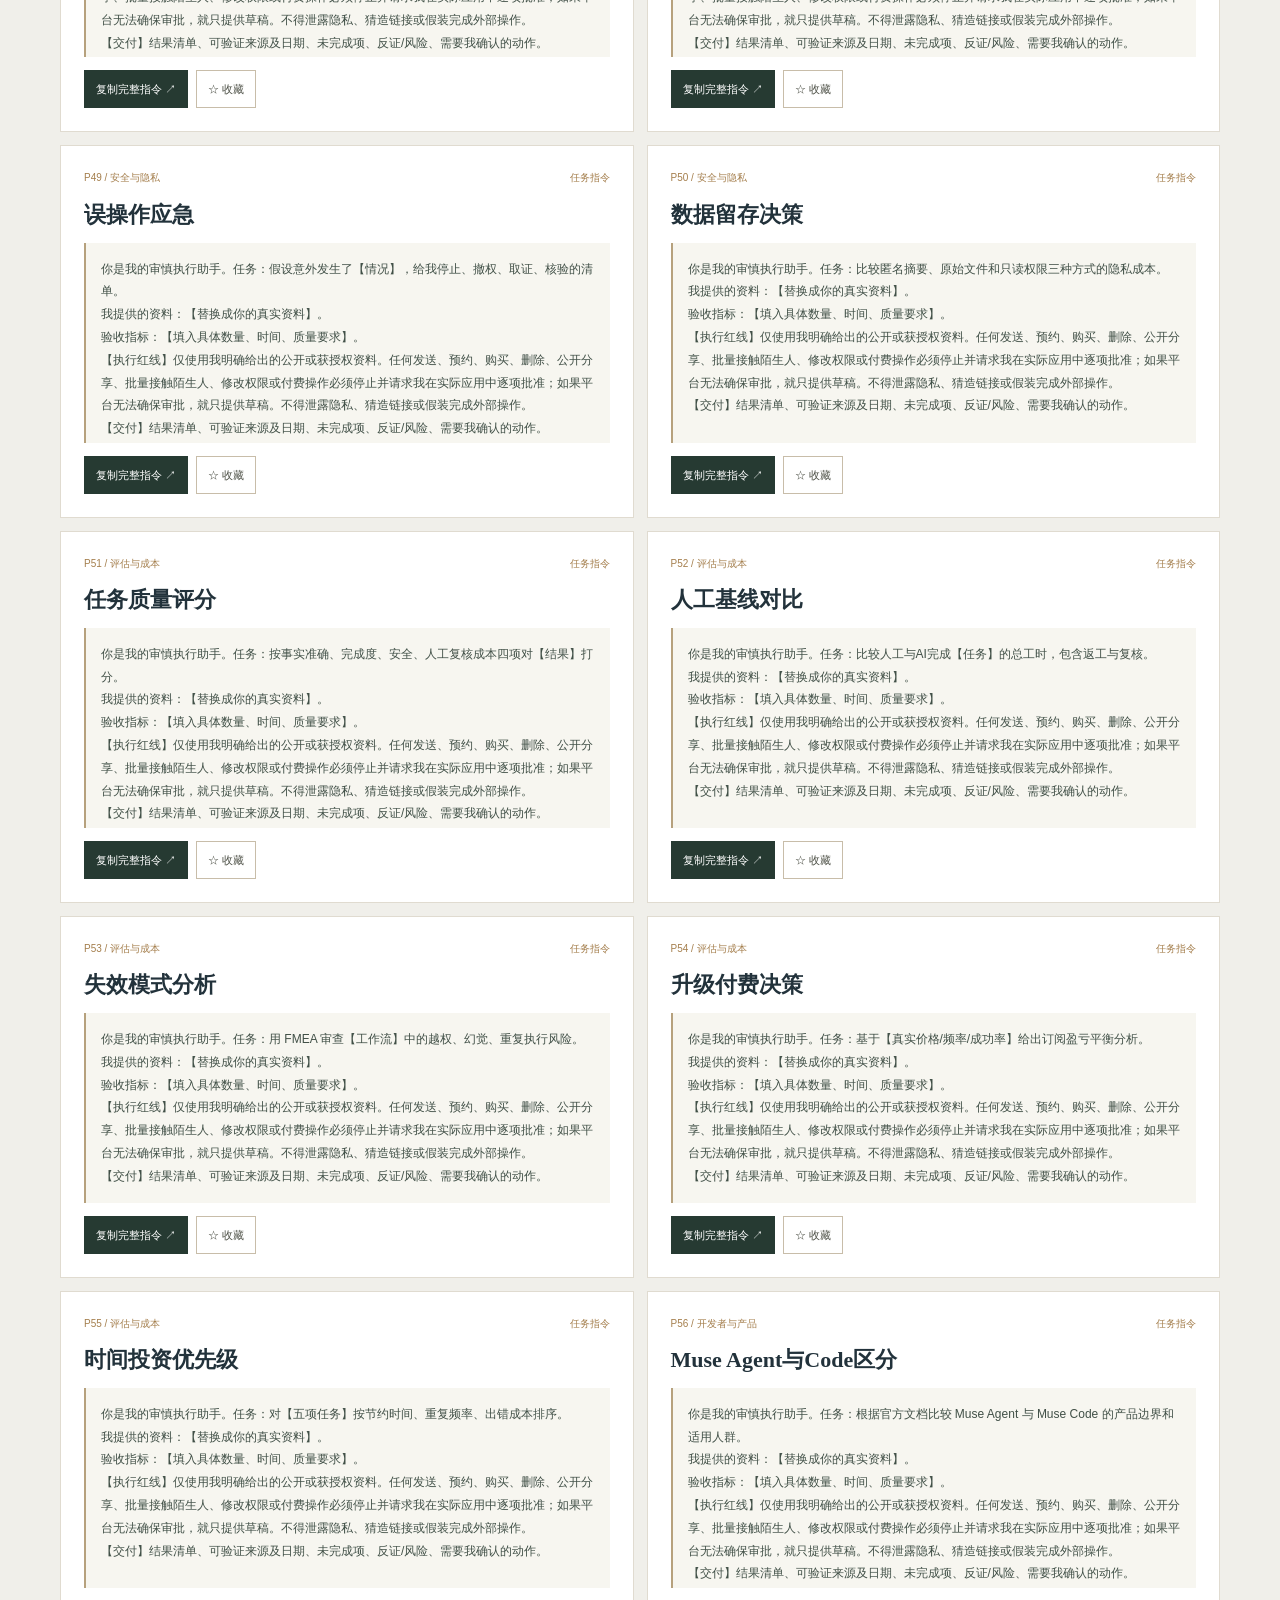
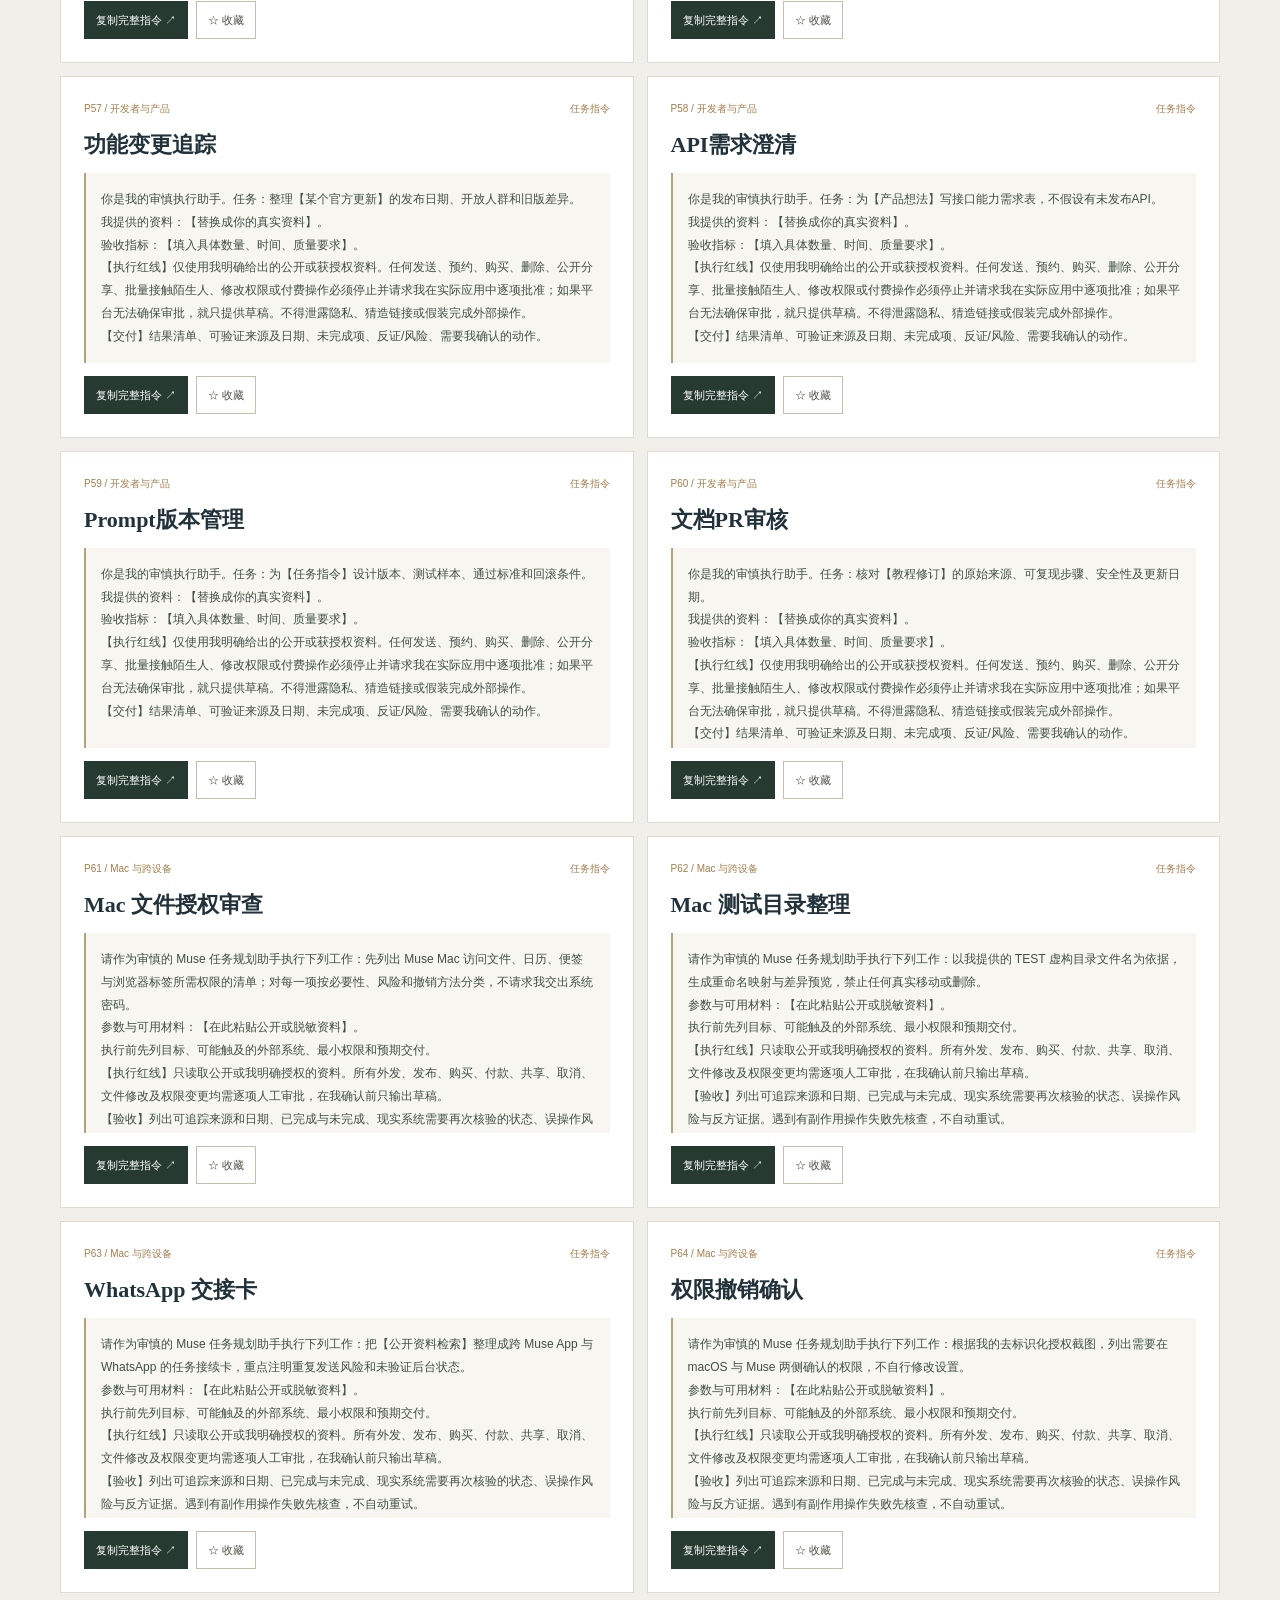
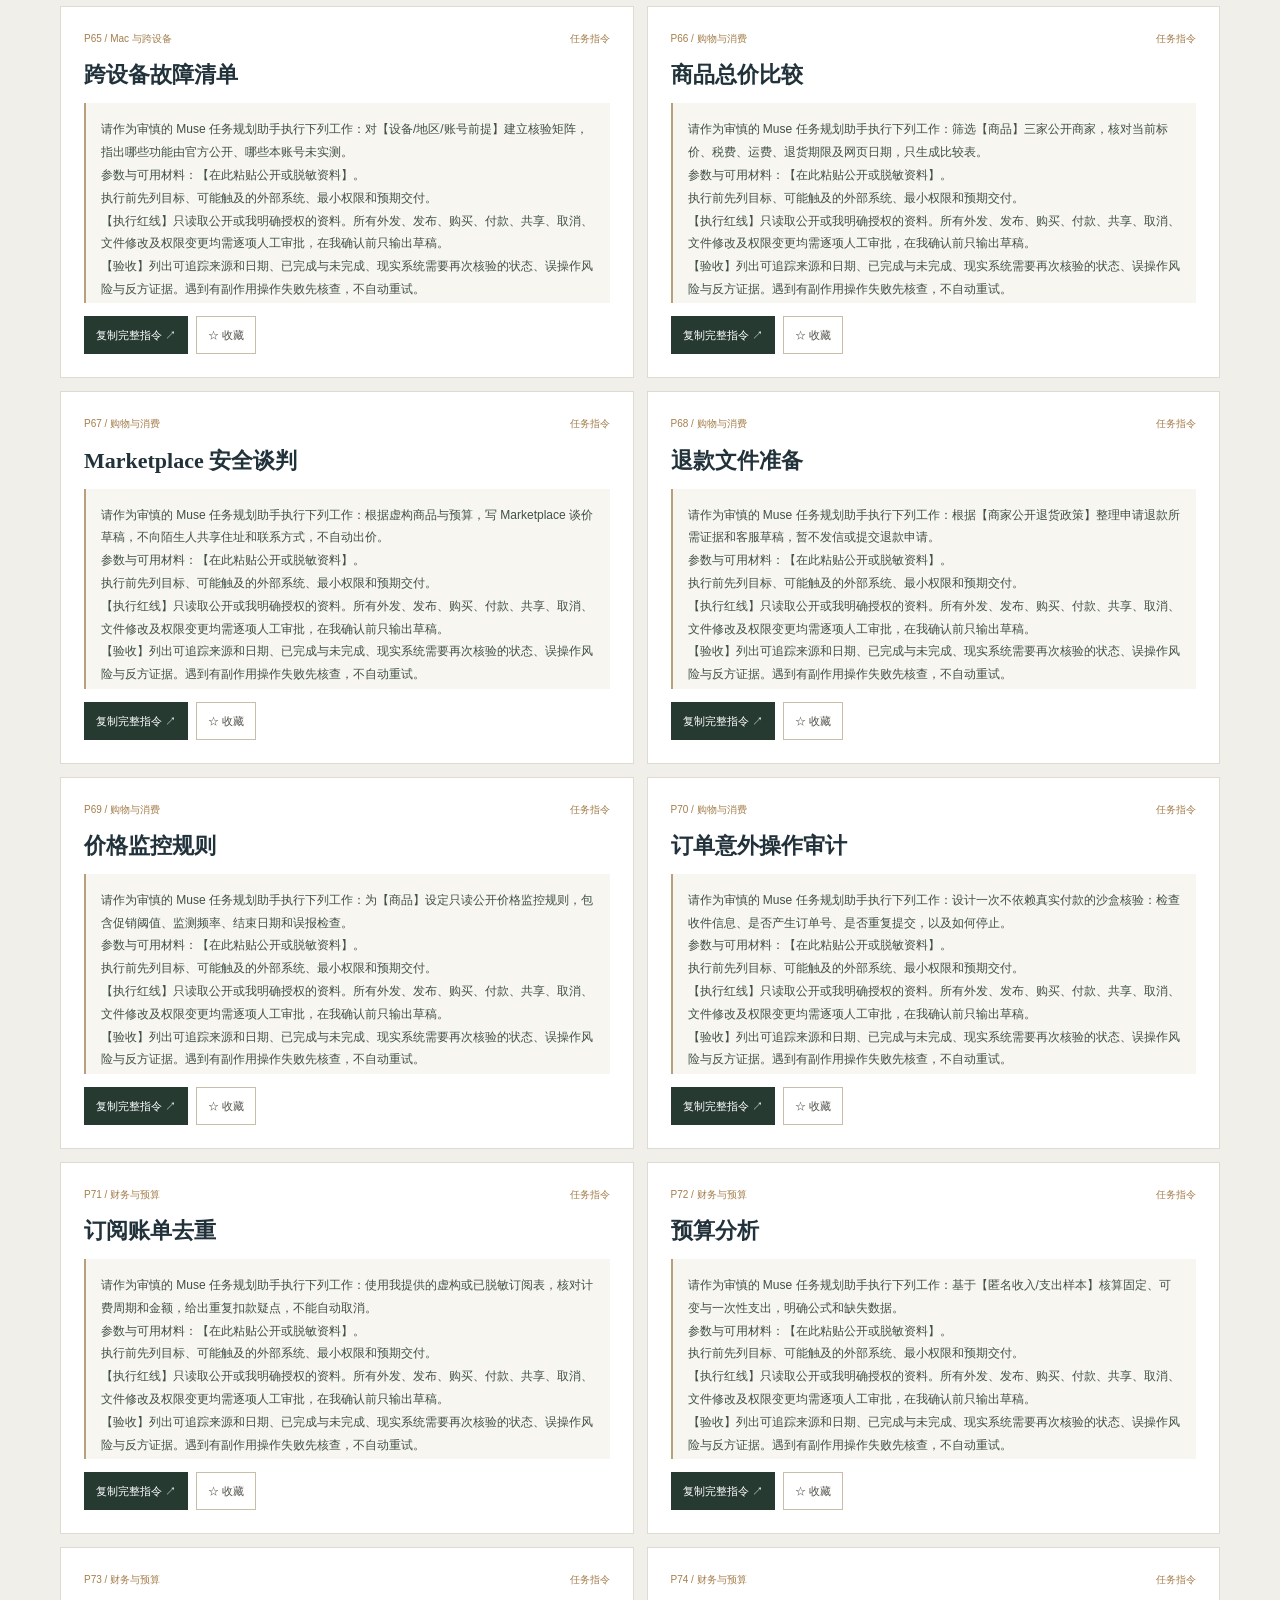
==== commit 74ce953e: "feat: surface evidence review, company contact and 171-page PDF from homepage" ====
--- a/index.html
+++ b/index.html
@@ -8,18 +8,18 @@
 <meta property="og:image" content="https://aipmandy.github.io/muse-guide/assets/cover.svg">
 <meta property="og:url" content="https://aipmandy.github.io/muse-guide/"><meta name="twitter:card" content="summary_large_image">
 <link rel="canonical" href="https://aipmandy.github.io/muse-guide/"><link rel="icon" href="assets/favicon.svg" type="image/svg+xml"><link rel="stylesheet" href="assets/site.css">
-<title>Muse 保姆级使用攻略 · AI 酋长 Andy</title><script type="application/ld+json">{"@context":"https://schema.org","@type":"WebSite","name":"Muse Atlas · Muse 保姆级使用攻略","url":"https://aipmandy.github.io/muse-guide/","inLanguage":"zh-CN","description":"Meta Muse 个人 AI Agent 独立中文开源教程，28章系统教程、80条分类指令、12套业务SOP与安全审核。","dateModified":"2026-10-21","author":{"@type":"Person","name":"AI 酋长 Andy","url":"https://metaver.vip/"}}</script></head><body>
+<title>Muse 保姆级使用攻略 · AI 酋长 Andy</title><script type="application/ld+json">{"@context":"https://schema.org","@type":"WebSite","name":"Muse Atlas · Muse 保姆级使用攻略","url":"https://aipmandy.github.io/muse-guide/","inLanguage":"zh-CN","description":"Meta Muse 个人 AI Agent 独立中文开源教程，28章系统教程、80条分类指令、12套业务SOP与安全审核。","dateModified":"2026-11-22","author":{"@type":"Person","name":"AI 酋长 Andy","url":"https://metaver.vip/"}}</script><meta name="twitter:image" content="https://aipmandy.github.io/muse-guide/assets/cover.svg"></head><body>
 <a class="skip" href="#main">跳到正文</a>
 <header class="navbar"><div class="wrap nav-inner">
 <a class="brand" href="#top"><span class="mark">M<span>✦</span></span><span>MUSE <b>ATLAS</b><small>独立中文实战指南 · 2026</small></span></a>
-<nav class="navlinks" aria-label="栏目"><a href="#start">新手入门</a><a href="#library">指令库</a><a href="#workflows">业务场景</a><a href="#official">官方能力</a><a href="#chapters">系统教程</a><a href="#safety">红队审核</a><a href="#plan">30天路线</a></nav>
+<nav class="navlinks" aria-label="栏目"><a href="sources.html">来源复核</a><a href="#start">新手入门</a><a href="#library">指令库</a><a href="#workflows">业务场景</a><a href="#official">官方能力</a><a href="#chapters">系统教程</a><a href="#safety">红队审核</a><a href="#plan">30天路线</a></nav>
 <div class="nav-actions"><button class="copy-wechat" data-wechat type="button" aria-label="复制微信号 AIPMAndy">微信 AIPMAndy</button><a href="https://metaver.vip/" target="_blank" rel="noopener noreferrer">Andy 官网 ↗</a></div></div></header>
 <main id="main"><section class="hero" id="top"><div class="wrap hero-layout"><div class="hero-text">
 <div class="eyebrow">OPEN-SOURCE FIELD MANUAL <span>VERSION 3.0 · 2026.10.21</span></div>
 <h1>Muse <em>保姆级</em><br>使用攻略<span class="period">.</span></h1>
 <h2>让 AI 真正把事做完。<br>每一步，都能核验。</h2>
 <p>从注册入口、任务拆解到自动化和安全审批。这是一套能复用的独立中文教程，专注 <strong>Meta Muse 个人 AI Agent</strong>，不混淆 Muse Code 和开发者模型。</p>
-<div class="hero-actions"><a class="btn gold" href="#start">开始 10 分钟入门 ↗</a><a class="btn outline" href="#library">复制现成指令 ↓</a></div>
+<div class="hero-actions"><a class="btn gold" href="#start">开始 10 分钟入门 ↗</a><a class="btn outline" href="#library">复制现成指令 ↓</a><a class="btn outline" href="pdf/muse-guide-guide.pdf">下载 171 页 PDF ↓</a></div>
 <div class="metrics"><div><strong>28</strong><span>章完整教程</span></div><div><strong>80</strong><span>条可复制指令</span></div><div><strong>12</strong><span>套业务 SOP</span></div><div><strong>30</strong><span>天实践路线</span></div></div>
 <p class="hero-contact">作者 AI 酋长 Andy · <button data-wechat type="button">微信 AIPMAndy（点击复制）</button> · <a href="https://metaver.vip/" target="_blank" rel="noopener noreferrer">metaver.vip ↗</a></p>
 </div><div class="hero-art" aria-label="自制任务执行过程示意图，非Muse官方界面"><div class="orbits"><span></span><span></span></div><div class="art-panel"><p class="art-kicker">MUSE / EXECUTION REVIEW</p><div class="art-big">AGENT<br>TO <em>ACTION.</em></div><div class="art-steps"><div><span>01</span>拆清目标 <b>DEFINE</b></div><div><span>02</span>最小授权 <b>CONTROL</b></div><div><span>03</span>执行取证 <b>EVIDENCE</b></div><div><span>04</span>人工验收 <b>VERIFY ✓</b></div></div><p class="art-note">独立编辑图示 · 非官方 Muse 截图</p></div></div></div></section>
@@ -37,7 +37,7 @@
 <div id="prompt-count" class="result-count" aria-live="polite"></div><div id="prompt-grid" class="prompt-grid" aria-live="polite"></div><div id="prompt-empty" class="empty" hidden>没有匹配的指令，试着清空搜索或收藏筛选。</div></div></section>
 <section class="section work" id="workflows"><div class="wrap"><div class="head"><div><span class="kicker">03 / REAL-WORLD SOP</span><h2>12 套流程，<br><em>输入到验收。</em></h2></div><p>每项都标注输入、步骤、审批范围和衡量指标。这里是教学 SOP，不冒充作者亲测成功案例。</p></div><div id="workflow-grid" class="workflow-grid"></div></div></section>
 <section class="section resource" id="templates"><div class="wrap"><div class="head"><div><span class="kicker">04 / COPYABLE DELIVERABLES</span><h2>8 套文档模板，<br><em>直接拿去交付。</em></h2></div><p>任务书、授权矩阵、调研、创作、求职、客户、应急、ROI。全部以 Markdown 开源，可以独立复制和修改。</p></div><div class="chapter-grid"><a class="chapter-card" href="https://github.com/AIPMAndy/muse-guide/blob/main/templates/agent-task-brief.md" target="_blank" rel="noopener noreferrer"><span class="chapter-no">01</span><h3>Agent任务书</h3><small>获取 Markdown 模板 ↗</small></a><a class="chapter-card" href="https://github.com/AIPMAndy/muse-guide/blob/main/templates/permission-matrix.md" target="_blank" rel="noopener noreferrer"><span class="chapter-no">02</span><h3>连接器授权矩阵</h3><small>获取 Markdown 模板 ↗</small></a><a class="chapter-card" href="https://github.com/AIPMAndy/muse-guide/blob/main/templates/source-evidence.md" target="_blank" rel="noopener noreferrer"><span class="chapter-no">03</span><h3>调研证据台账</h3><small>获取 Markdown 模板 ↗</small></a><a class="chapter-card" href="https://github.com/AIPMAndy/muse-guide/blob/main/templates/content-ip-sop.md" target="_blank" rel="noopener noreferrer"><span class="chapter-no">04</span><h3>AI+IP内容SOP</h3><small>获取 Markdown 模板 ↗</small></a><a class="chapter-card" href="https://github.com/AIPMAndy/muse-guide/blob/main/templates/job-search-tracker.md" target="_blank" rel="noopener noreferrer"><span class="chapter-no">05</span><h3>求职匹配台账</h3><small>获取 Markdown 模板 ↗</small></a><a class="chapter-card" href="https://github.com/AIPMAndy/muse-guide/blob/main/templates/business-delivery.md" target="_blank" rel="noopener noreferrer"><span class="chapter-no">06</span><h3>客户交付SOP</h3><small>获取 Markdown 模板 ↗</small></a><a class="chapter-card" href="https://github.com/AIPMAndy/muse-guide/blob/main/templates/incident-response.md" target="_blank" rel="noopener noreferrer"><span class="chapter-no">07</span><h3>误操作应急报告</h3><small>获取 Markdown 模板 ↗</small></a><a class="chapter-card" href="https://github.com/AIPMAndy/muse-guide/blob/main/templates/roi-scorecard.md" target="_blank" rel="noopener noreferrer"><span class="chapter-no">08</span><h3>订阅ROI评分表</h3><small>获取 Markdown 模板 ↗</small></a></div></div></section>
-<section class="section official-map" id="official"><div class="wrap"><div class="head"><div><span class="kicker">04 / VERIFIED-SOURCE MATRIX</span><h2>官方能力地图，<br><em>证据和实测分开。</em></h2></div><p>官方发布只是功能说明，不代表你所在地区、设备和账号一定开放。所有条目均附 Meta 原始来源；“真实账号未实测”是独立状态。</p></div><div id="official-grid" class="official-grid" aria-label="官方能力来源矩阵"></div><p class="official-note">来源标记：O = Meta 官方发布；T = 真实账号交叉复现。本项目目前不把 O 当作 T。详见 <a href="https://github.com/AIPMAndy/muse-guide/blob/main/docs/OFFICIAL-ABILITY-MAP.md" target="_blank" rel="noopener noreferrer">完整来源和验证机制 ↗</a></p></div></section>
+<section class="section official-map" id="official"><div class="wrap"><div class="head"><div><span class="kicker">04 / VERIFIED-SOURCE MATRIX</span><h2>官方能力地图，<br><em>证据和实测分开。</em></h2></div><p>官方发布只是功能说明，不代表你所在地区、设备和账号一定开放。所有条目均附 Meta 原始来源；“真实账号未实测”是独立状态。</p></div><div id="official-grid" class="official-grid" aria-label="官方能力来源矩阵"></div><p class="official-note"><a href="sources.html">打开 12 条官方资料来源复核工作台（原资料核对于 2026-10-21） ↗</a>。来源标记：O = Meta 官方发布；T = 真实账号交叉复现。本项目目前不把 O 当作 T。详见 <a href="https://github.com/AIPMAndy/muse-guide/blob/main/docs/OFFICIAL-ABILITY-MAP.md" target="_blank" rel="noopener noreferrer">完整来源和验证机制 ↗</a></p></div></section>
 <section class="section builder" id="builder"><div class="wrap"><div class="head"><div><span class="kicker">04 / TASK BRIEF BUILDER</span><h2>描述问题，<br><em>生成完整任务书。</em></h2></div><p>纯浏览器本地生成，不上传输入，也不直接连接 Muse。请勿输入密码和客户敏感资料。</p></div><div class="builder-layout"><form id="brief-form" class="brief-form">
 <label>目标是什么？<textarea id="brief-goal" required rows="2" placeholder="例如：筛选 10 个符合条件的求职岗位"></textarea></label>
 <label>可使用什么资料？<input id="brief-source" placeholder="例如：公开JD、公司官网"></label>
@@ -49,9 +49,9 @@
 <section class="section security" id="safety"><div class="wrap"><div class="head"><div><span class="kicker">06 / ADVERSARIAL AUDIT</span><h2>使用之前，<br><em>先做红队检查。</em></h2></div><p>下列 12 项是人工自查；打勾只代表你检查过，不等于 Muse 已自动撤销权限。</p></div><div class="safety-layout"><div id="safety-list" class="safety-list"></div><aside class="safety-side"><p>SECURITY SCORE</p><strong id="safety-score">0 / 12</strong><div class="bar"><div id="safety-bar"></div></div><a href="https://github.com/AIPMAndy/muse-guide/blob/main/docs/SECURITY.md">安全与真实案例 ↗</a><button id="safety-reset" type="button">清空安全检查记录</button><p>本地保存，清除浏览器缓存后可能丢失。</p></aside></div></div></section>
 <section class="section plan" id="plan"><div class="wrap"><div class="head"><div><span class="kicker">07 / 30-DAY PRACTICE</span><h2>30 天训练，<br><em>沉淀一套自己的 SOP。</em></h2></div><p>每日一项最小任务，有可验证输出；进度只保存在浏览器，支持导出。</p></div><div class="plan-top"><span id="plan-progress-text">0 / 30</span><div class="bar"><div id="plan-bar"></div></div><button id="plan-export" type="button">导出我的计划 ↗</button><button id="plan-reset" type="button">清空进度</button></div><div id="plan-grid" class="plan-grid"></div></div></section>
 <section class="section faq" id="faq"><div class="wrap"><div class="head"><div><span class="kicker">08 / KNOW BEFORE YOU CONNECT</span><h2>先回答，<br><em>容易踩的坑。</em></h2></div></div><div id="faq-list" class="faq-list"></div></div></section>
-<section class="contact" id="contact"><div class="wrap contact-grid"><div><span class="kicker">ABOUT THE EDITOR</span><h2>免费学方法。<br>复杂问题，<em>一起拆。</em></h2><p>我是 AI 酋长 Andy，做过腾讯、百度 AI 产品和 AI 创业团队管理。这套资料独立开源，持续接受反证、真实截图和 Issue 修正。</p><p class="muted">不是 Meta 官方合作项目。不会要求你提供 Muse 密码、验证码或客户原始隐私数据。</p></div><div class="contact-card"><span>CONTACT / ANDY</span><div class="wx">微信 AIPMAndy</div><button type="button" data-wechat>点击复制微信号 ↗</button><a href="https://metaver.vip/" target="_blank" rel="noopener noreferrer">我的官网 metaver.vip ↗</a><a href="https://metaver.vip/services" target="_blank" rel="noopener noreferrer">求职咨询 / AI 陪跑 ↗</a><a href="https://github.com/AIPMAndy/muse-guide" target="_blank" rel="noopener noreferrer">GitHub · Star / Issue ↗</a></div></div></section>
+<section class="contact" id="contact"><div class="wrap contact-grid"><div><span class="kicker">ABOUT THE EDITOR</span><h2>免费学方法。<br>复杂问题，<em>一起拆。</em></h2><p>我是 AI 酋长 Andy，流量 AI 联合创始人、星觉 AI 创始人。这套资料独立开源，持续接受反证、真实截图和 Issue 修正。</p><p class="muted">不是 Meta 官方合作项目。不会要求你提供 Muse 密码、验证码或客户原始隐私数据。</p></div><div class="contact-card"><span>CONTACT / ANDY</span><div class="wx">微信 AIPMAndy</div><button type="button" data-wechat>点击复制微信号 ↗</button><a href="https://metaver.vip/" target="_blank" rel="noopener noreferrer">我的官网 metaver.vip ↗</a><a href="https://metaver.vip/services" target="_blank" rel="noopener noreferrer">求职咨询 / AI 陪跑 ↗</a><a href="https://www.a6no1.cn/" target="_blank" rel="noopener noreferrer">星觉科技公司官网 ↗</a><a href="https://github.com/AIPMAndy/muse-guide" target="_blank" rel="noopener noreferrer">GitHub · Star / Issue ↗</a></div></div></section>
 </main>
-<footer><div class="wrap foot"><div><b>MUSE ATLAS</b><small>© 2026 AI 酋长 Andy · 独立中文开源教程 · 核查 2026-10-21</small></div><div><a href="https://github.com/AIPMAndy/muse-guide/blob/main/docs/SOURCES.md">证据来源</a><a href="https://github.com/AIPMAndy/muse-guide/blob/main/docs/SECURITY.md">隐私与安全</a><a href="https://github.com/AIPMAndy/muse-guide/blob/main/docs/CHANGELOG.md">更新记录</a><a href="https://metaver.vip/">作者官网</a><button data-wechat type="button">微信 AIPMAndy</button></div></div><p class="wrap disclaimer">内容为公开信息与教学范式，不保证每个国家、账号或版本都具备相同功能。外部写入、支付、发信、招聘投递等操作必须由使用者独立核对。本站不采集表单数据。</p></footer>
+<footer><div class="wrap foot"><div><b>MUSE ATLAS</b><small>© 2026 AI 酋长 Andy · 独立中文开源教程 · 核查 2026-10-21</small></div><div><a href="https://github.com/AIPMAndy/muse-guide/blob/main/docs/SOURCES.md">证据来源</a><a href="https://github.com/AIPMAndy/muse-guide/blob/main/docs/SECURITY.md">隐私与安全</a><a href="https://github.com/AIPMAndy/muse-guide/blob/main/docs/CHANGELOG.md">更新记录</a><a href="https://metaver.vip/">作者官网</a><a href="https://www.a6no1.cn/">公司官网</a><a href="sources.html">来源工作台</a><button data-wechat type="button">微信 AIPMAndy</button></div></div><p class="wrap disclaimer">内容为公开信息与教学范式，不保证每个国家、账号或版本都具备相同功能。外部写入、支付、发信、招聘投递等操作必须由使用者独立核对。本站不采集表单数据。</p></footer>
 <div id="toast" class="toast" role="status" aria-live="polite" aria-atomic="true"></div>
 <div class="mobile-contact" aria-label="作者联系方式"><button type="button" data-wechat>微信 AIPMAndy · 复制</button><a href="https://metaver.vip/" target="_blank" rel="noopener noreferrer">作者官网 ↗</a></div>
 <script src="assets/site.js" defer></script></body></html>
